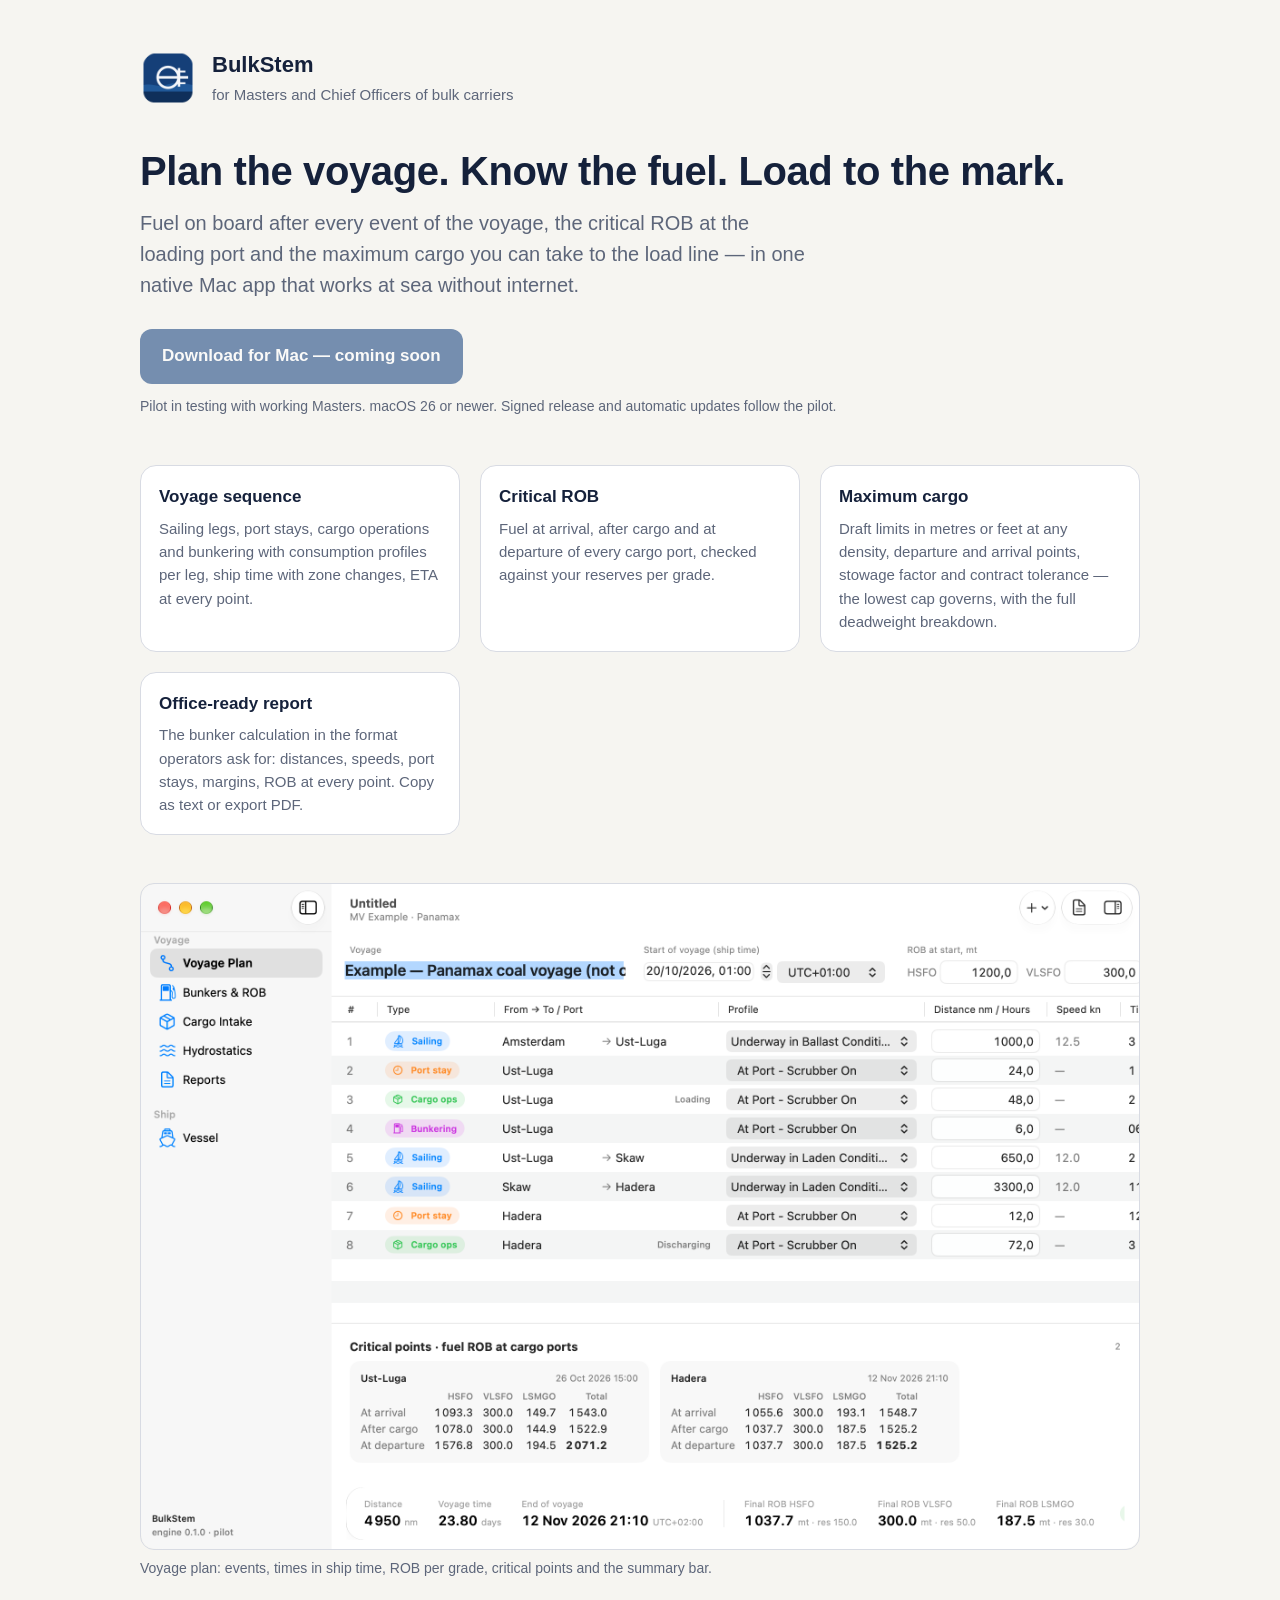
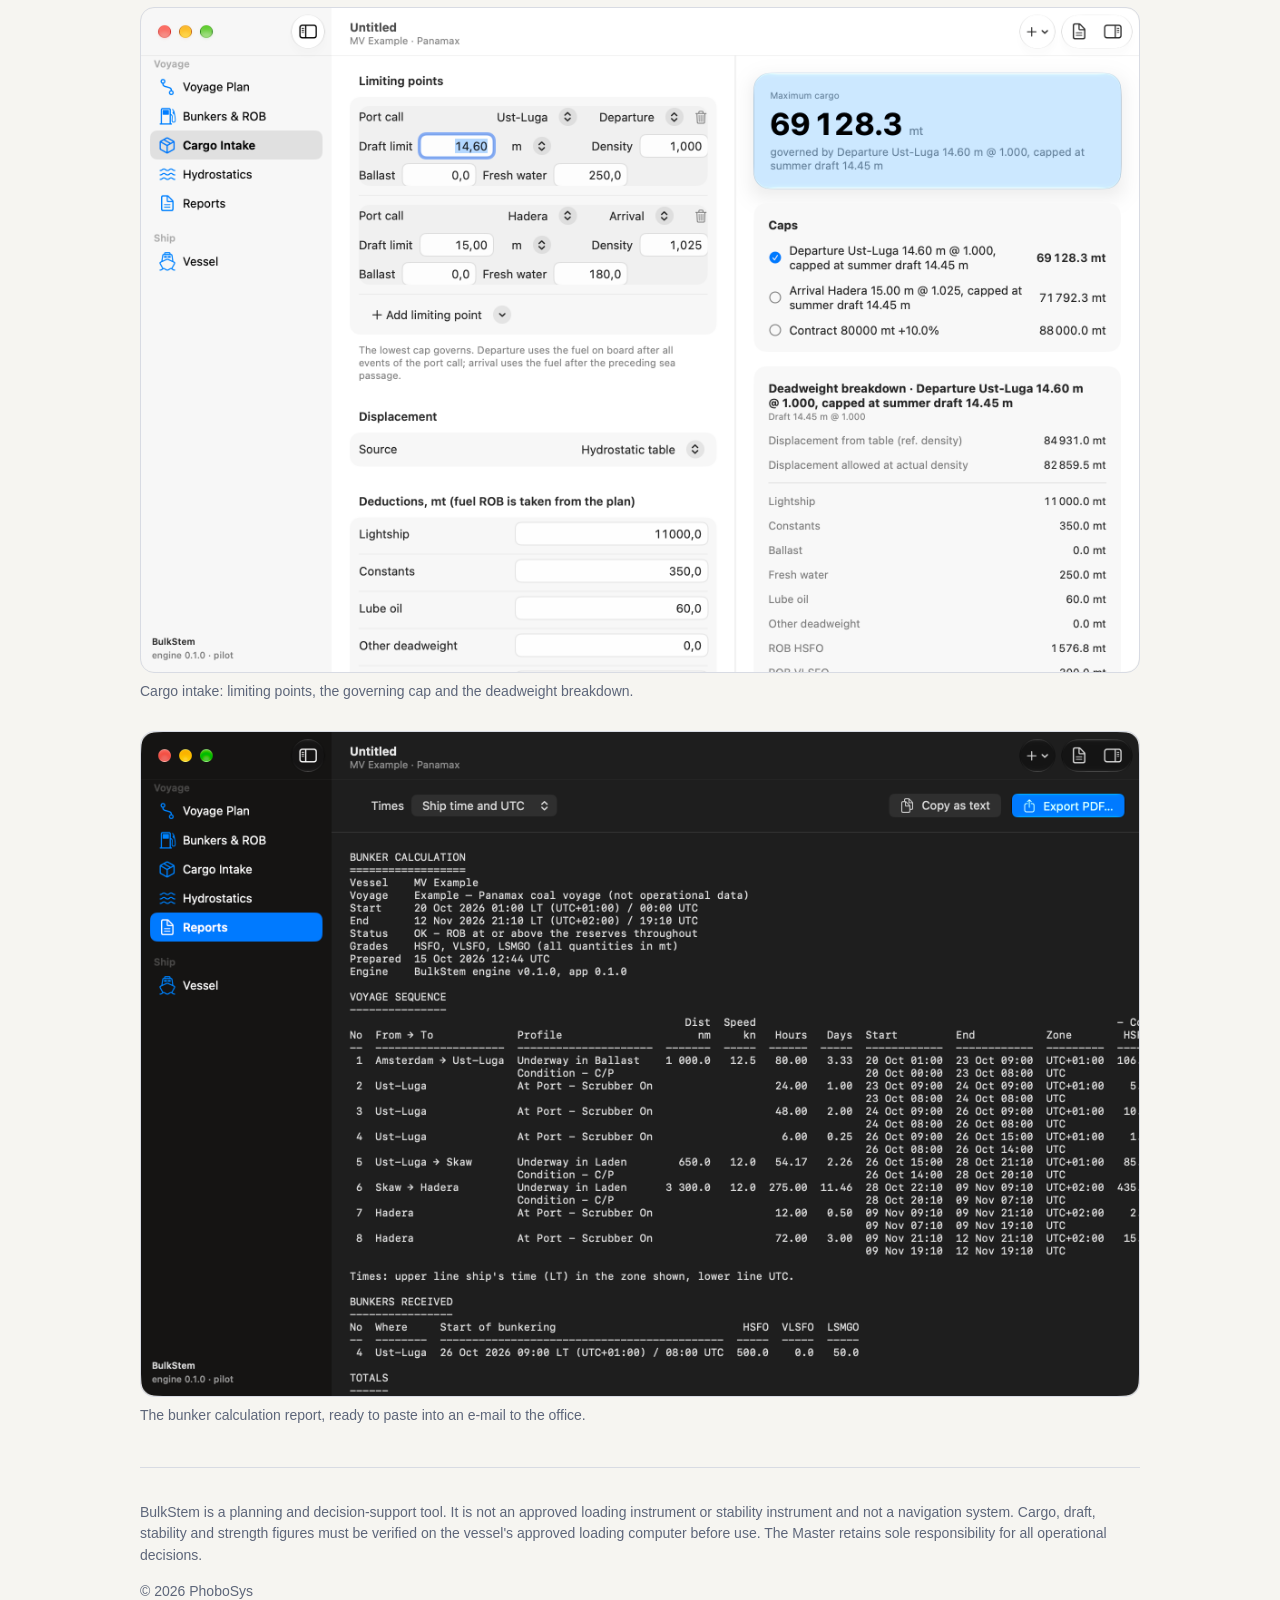
==== index.html @ ae45b204 "site: first download page, update feed placeholder, custom domain" ====
<!doctype html>
<html lang="en">
<head>
<meta charset="utf-8">
<meta name="viewport" content="width=device-width,initial-scale=1">
<title>BulkStem — voyage fuel and cargo planning for bulk carriers</title>
<meta name="description" content="BulkStem: fuel ROB after every event, the critical fuel at the loading port and the maximum cargo intake to the load line. Native Mac app for Masters and Chief Officers. Works offline.">
<style>
  :root{--bg:#f6f5f1;--fg:#15213b;--muted:#5d667a;--line:#d8dbe3;--card:#fff;--accent:#0d3b7a}
  @media (prefers-color-scheme:dark){:root{--bg:#0f1522;--fg:#e7ebf4;--muted:#9ba6bb;--line:#2a3447;--card:#161e2f;--accent:#7fb0ff}}
  *{box-sizing:border-box}
  body{margin:0;background:var(--bg);color:var(--fg);font:17px/1.55 -apple-system,"SF Pro Text","Segoe UI",Helvetica,Arial,sans-serif}
  main{max-width:1040px;margin:0 auto;padding:48px 20px 80px}
  header{display:flex;align-items:center;gap:16px;margin-bottom:40px}
  header img{width:56px;height:56px;border-radius:14px}
  header strong{font-size:22px}
  header span{color:var(--muted);font-size:15px}
  h1{font-size:40px;line-height:1.15;margin:0 0 14px;letter-spacing:-.01em}
  .lead{font-size:20px;color:var(--muted);max-width:60ch;margin:0 0 28px}
  .cta{display:inline-block;background:var(--accent);color:#fff;text-decoration:none;font-weight:600;padding:14px 22px;border-radius:12px}
  .cta[aria-disabled="true"]{opacity:.55;pointer-events:none}
  .req{color:var(--muted);font-size:14px;margin:12px 0 48px}
  .grid{display:grid;grid-template-columns:repeat(auto-fit,minmax(280px,1fr));gap:20px;margin:0 0 48px}
  .card{background:var(--card);border:1px solid var(--line);border-radius:16px;padding:18px}
  .card h3{margin:0 0 6px;font-size:17px}
  .card p{margin:0;color:var(--muted);font-size:15px}
  figure{margin:0 0 28px}
  figure img{width:100%;height:auto;border:1px solid var(--line);border-radius:14px;display:block}
  figcaption{color:var(--muted);font-size:14px;margin-top:8px}
  footer{color:var(--muted);font-size:14px;border-top:1px solid var(--line);padding-top:20px;margin-top:40px}
  @media (max-width:600px){h1{font-size:30px}.lead{font-size:17px}}
</style>
</head>
<body>
<main>
  <header><img src="img/icon.png" alt=""><div><strong>BulkStem</strong><br><span>for Masters and Chief Officers of bulk carriers</span></div></header>

  <h1>Plan the voyage. Know the fuel. Load to the mark.</h1>
  <p class="lead">Fuel on board after every event of the voyage, the critical ROB at the loading port and the maximum cargo you can take to the load line — in one native Mac app that works at sea without internet.</p>
  <a class="cta" href="#download" aria-disabled="true">Download for Mac — coming soon</a>
  <p class="req">Pilot in testing with working Masters. macOS 26 or newer. Signed release and automatic updates follow the pilot.</p>

  <section class="grid">
    <div class="card"><h3>Voyage sequence</h3><p>Sailing legs, port stays, cargo operations and bunkering with consumption profiles per leg, ship time with zone changes, ETA at every point.</p></div>
    <div class="card"><h3>Critical ROB</h3><p>Fuel at arrival, after cargo and at departure of every cargo port, checked against your reserves per grade.</p></div>
    <div class="card"><h3>Maximum cargo</h3><p>Draft limits in metres or feet at any density, departure and arrival points, stowage factor and contract tolerance — the lowest cap governs, with the full deadweight breakdown.</p></div>
    <div class="card"><h3>Office-ready report</h3><p>The bunker calculation in the format operators ask for: distances, speeds, port stays, margins, ROB at every point. Copy as text or export PDF.</p></div>
  </section>

  <figure><img src="img/plan.png" alt="BulkStem voyage plan"><figcaption>Voyage plan: events, times in ship time, ROB per grade, critical points and the summary bar.</figcaption></figure>
  <figure><img src="img/cargo.png" alt="BulkStem cargo intake"><figcaption>Cargo intake: limiting points, the governing cap and the deadweight breakdown.</figcaption></figure>
  <figure><img src="img/reports.png" alt="BulkStem bunker calculation report"><figcaption>The bunker calculation report, ready to paste into an e-mail to the office.</figcaption></figure>

  <footer>
    <p>BulkStem is a planning and decision-support tool. It is not an approved loading instrument or stability instrument and not a navigation system. Cargo, draft, stability and strength figures must be verified on the vessel's approved loading computer before use. The Master retains sole responsibility for all operational decisions.</p>
    <p>© 2026 PhoboSys</p>
  </footer>
</main>
</body>
</html>
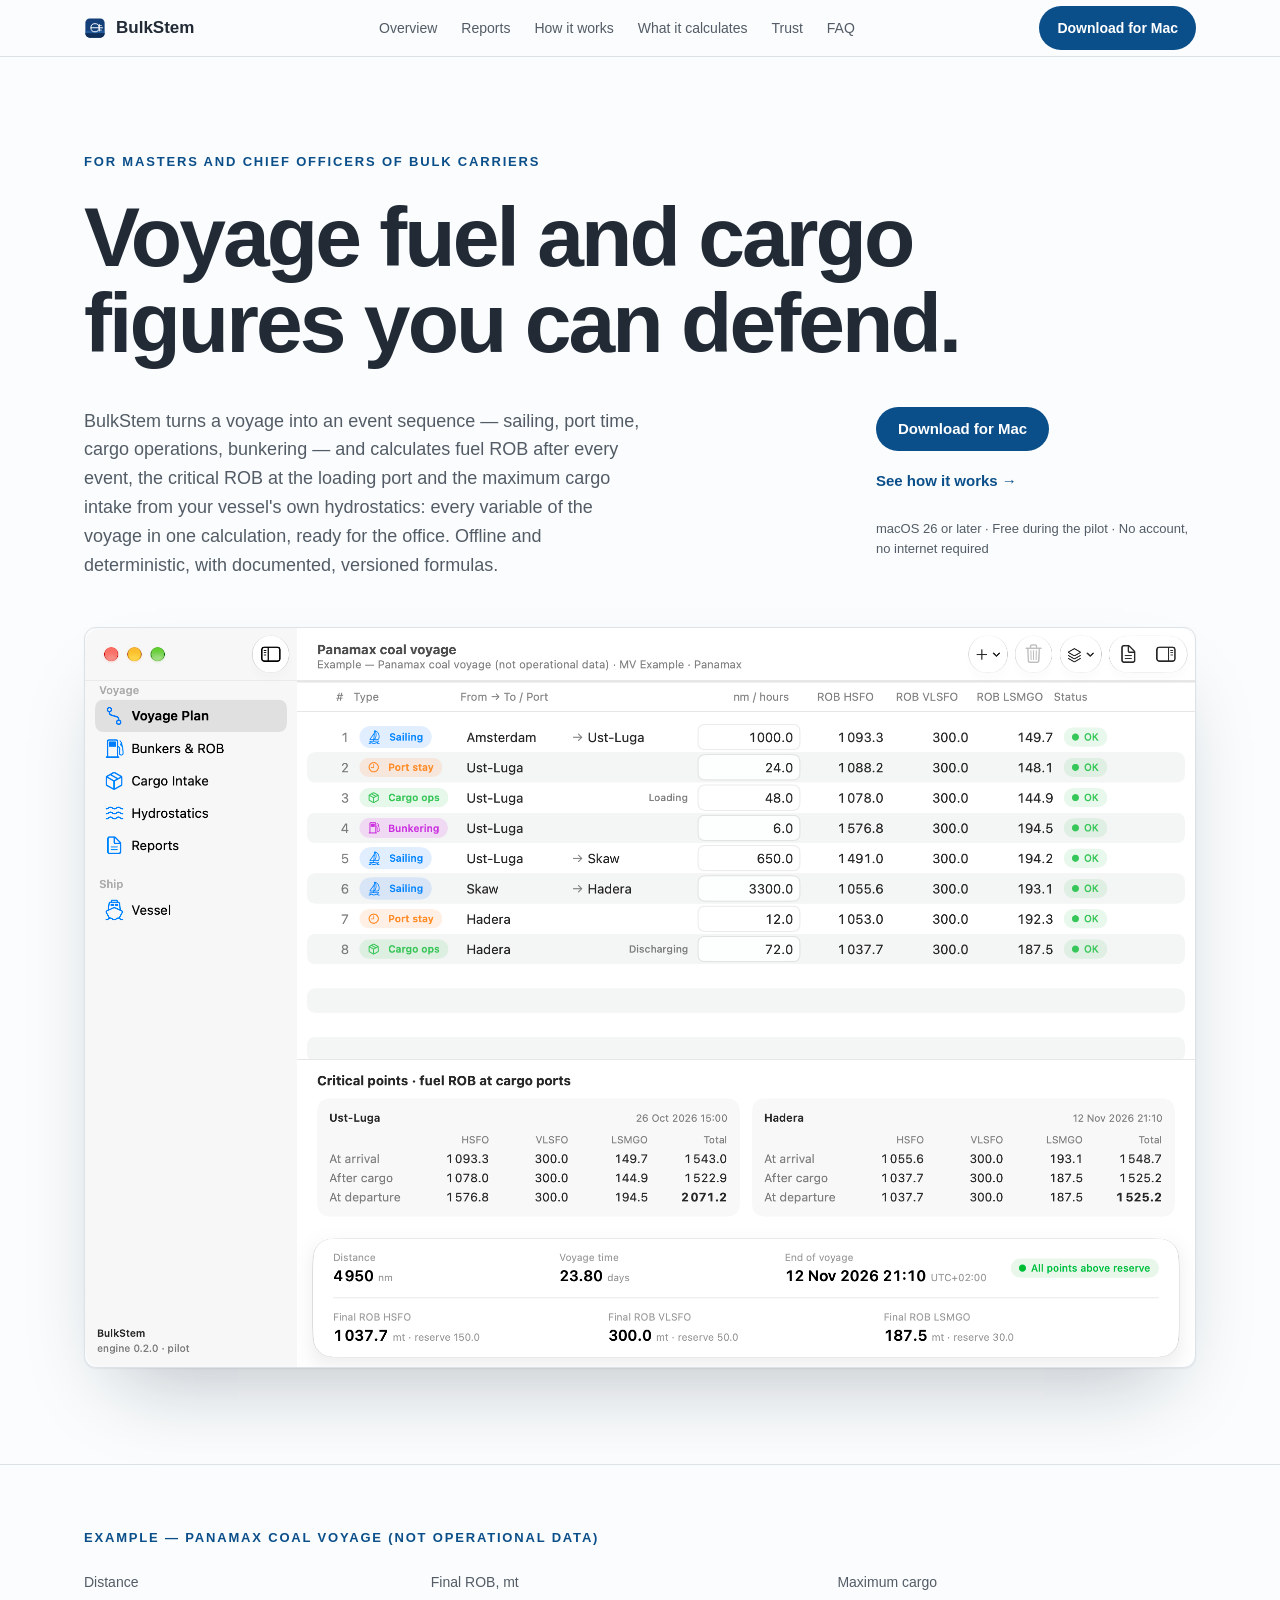
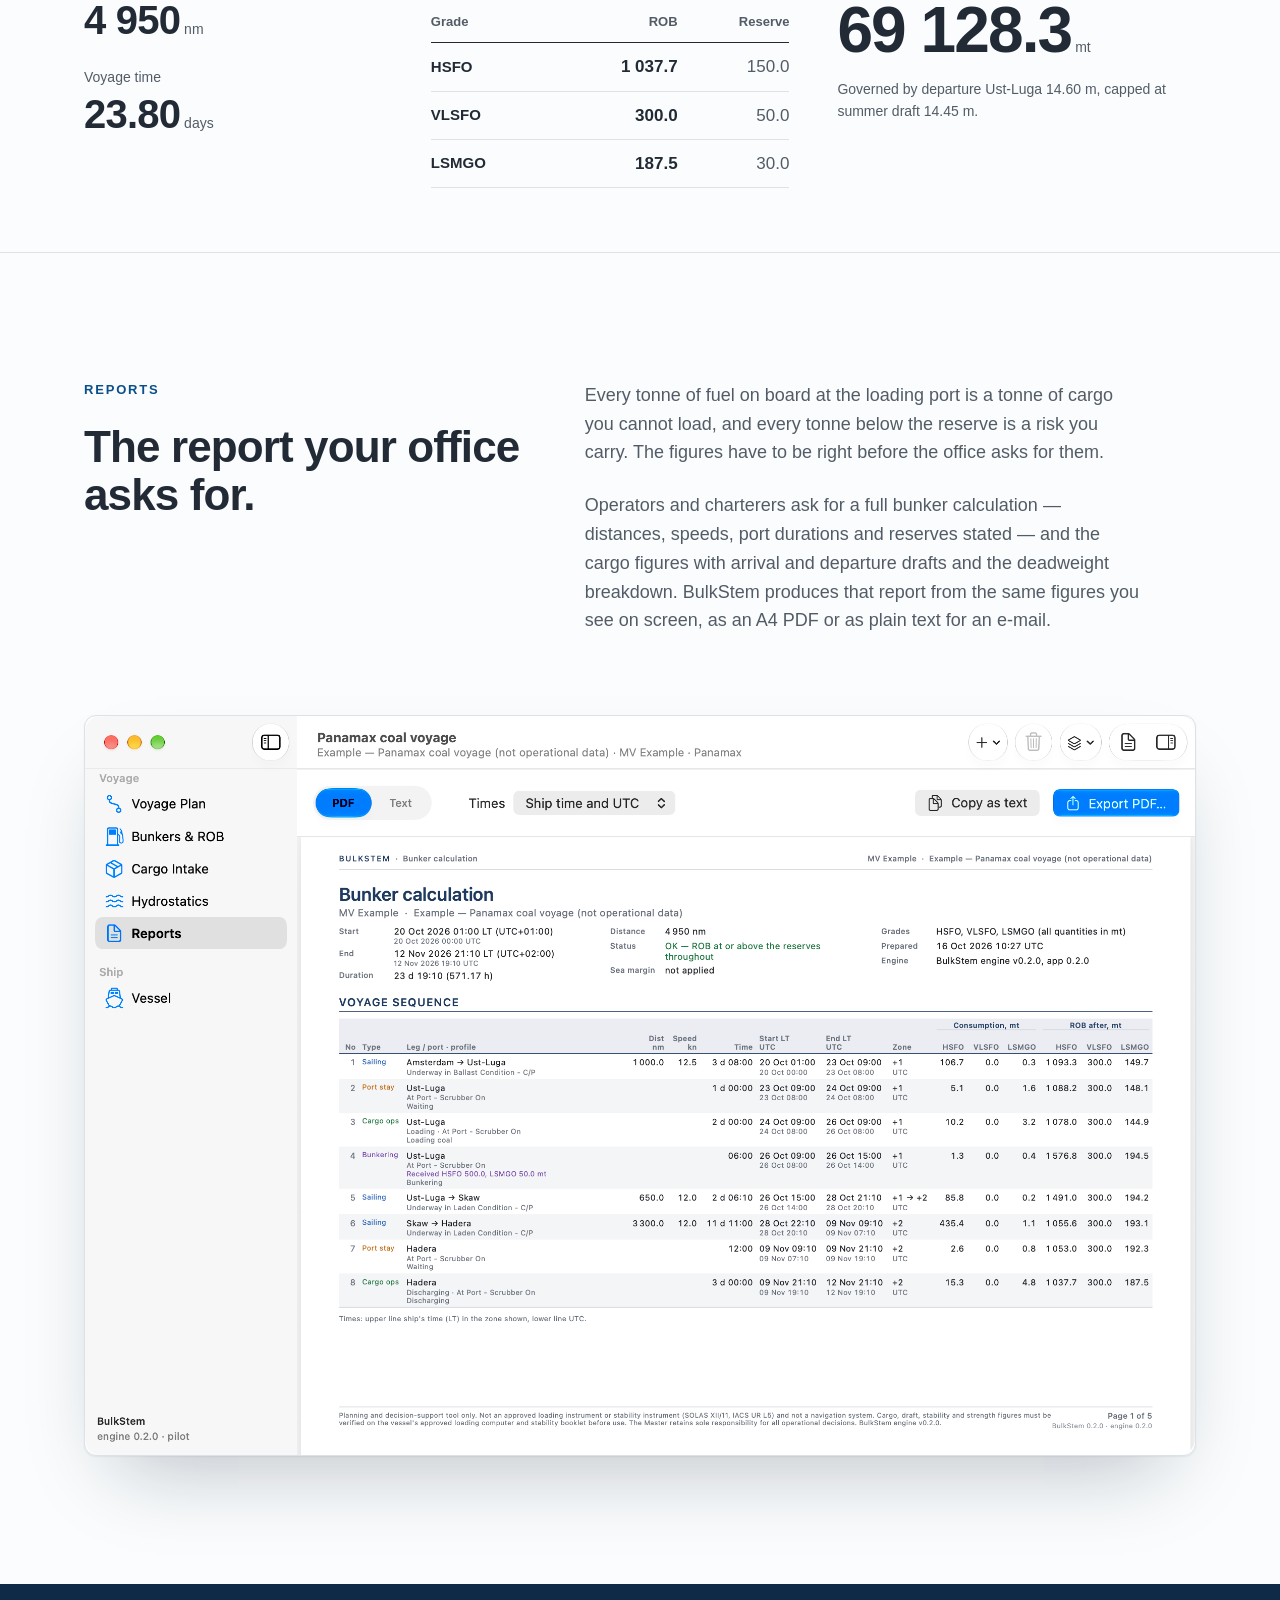
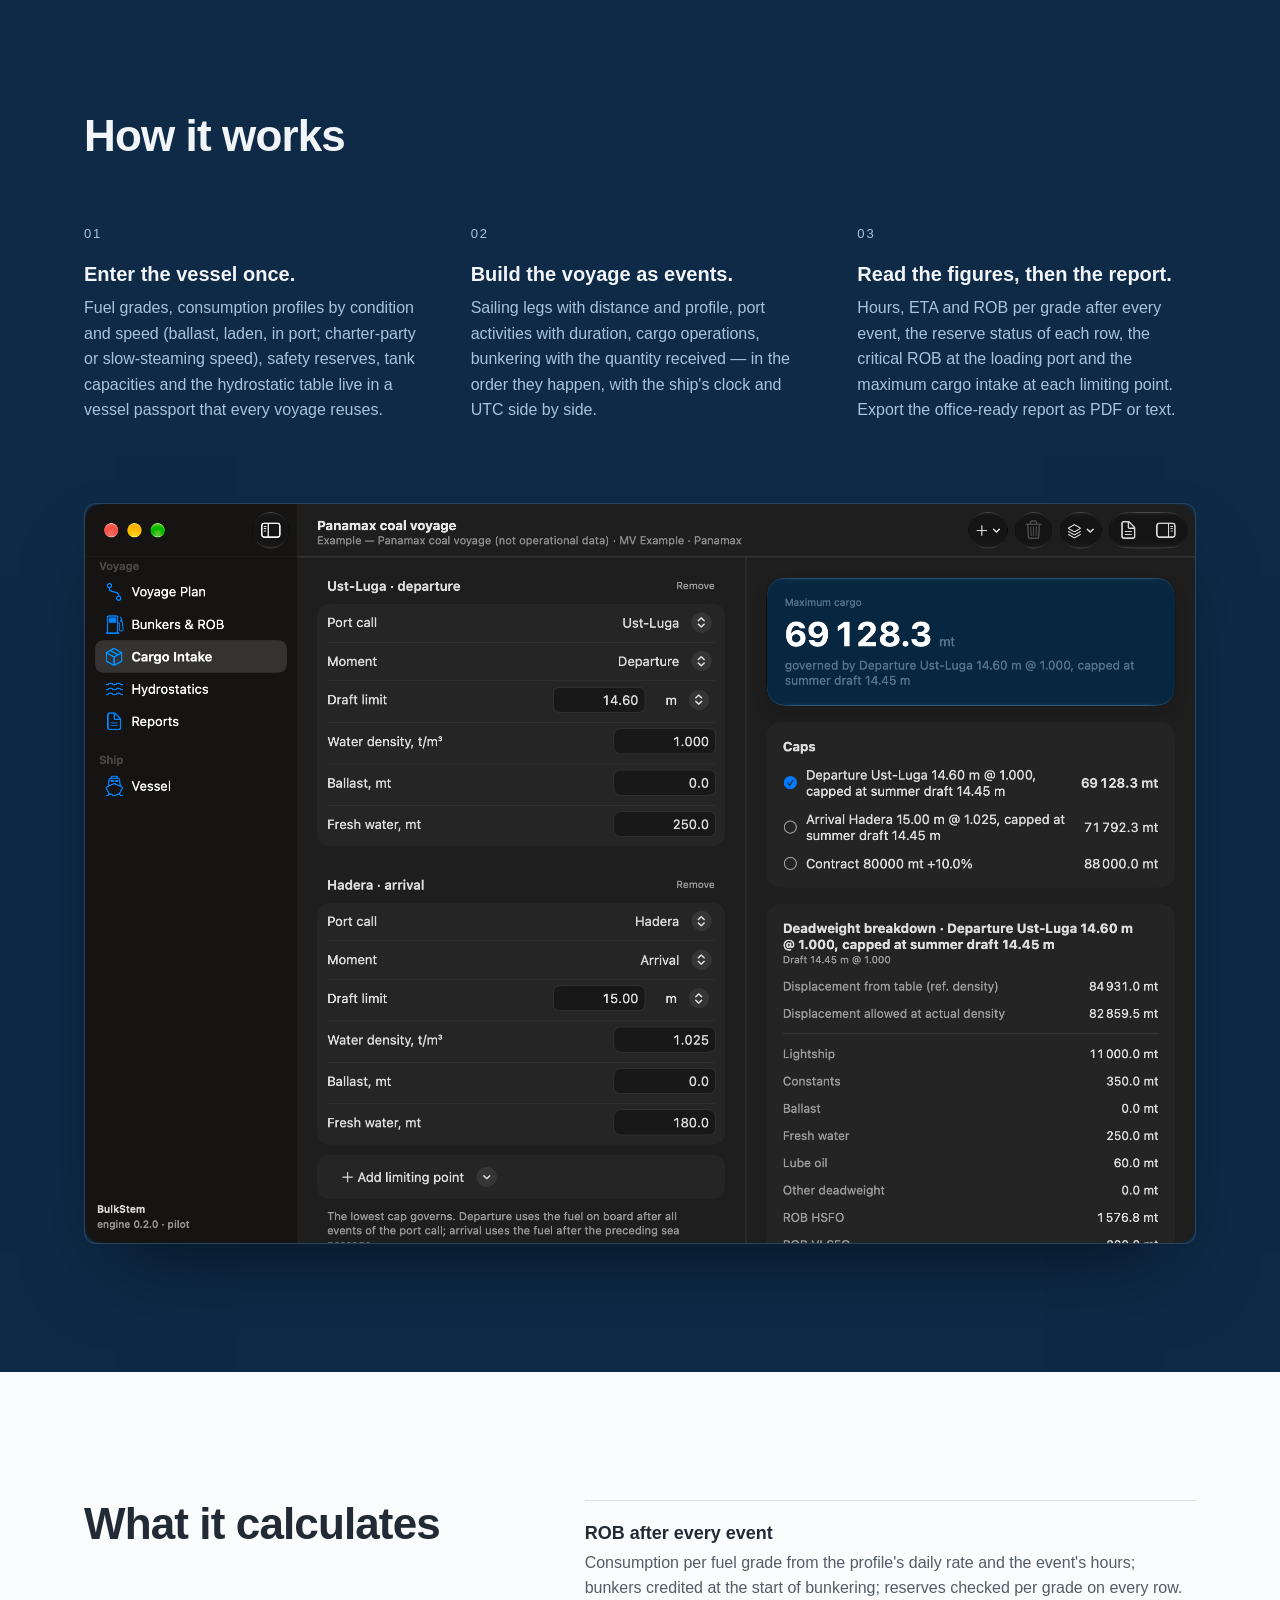
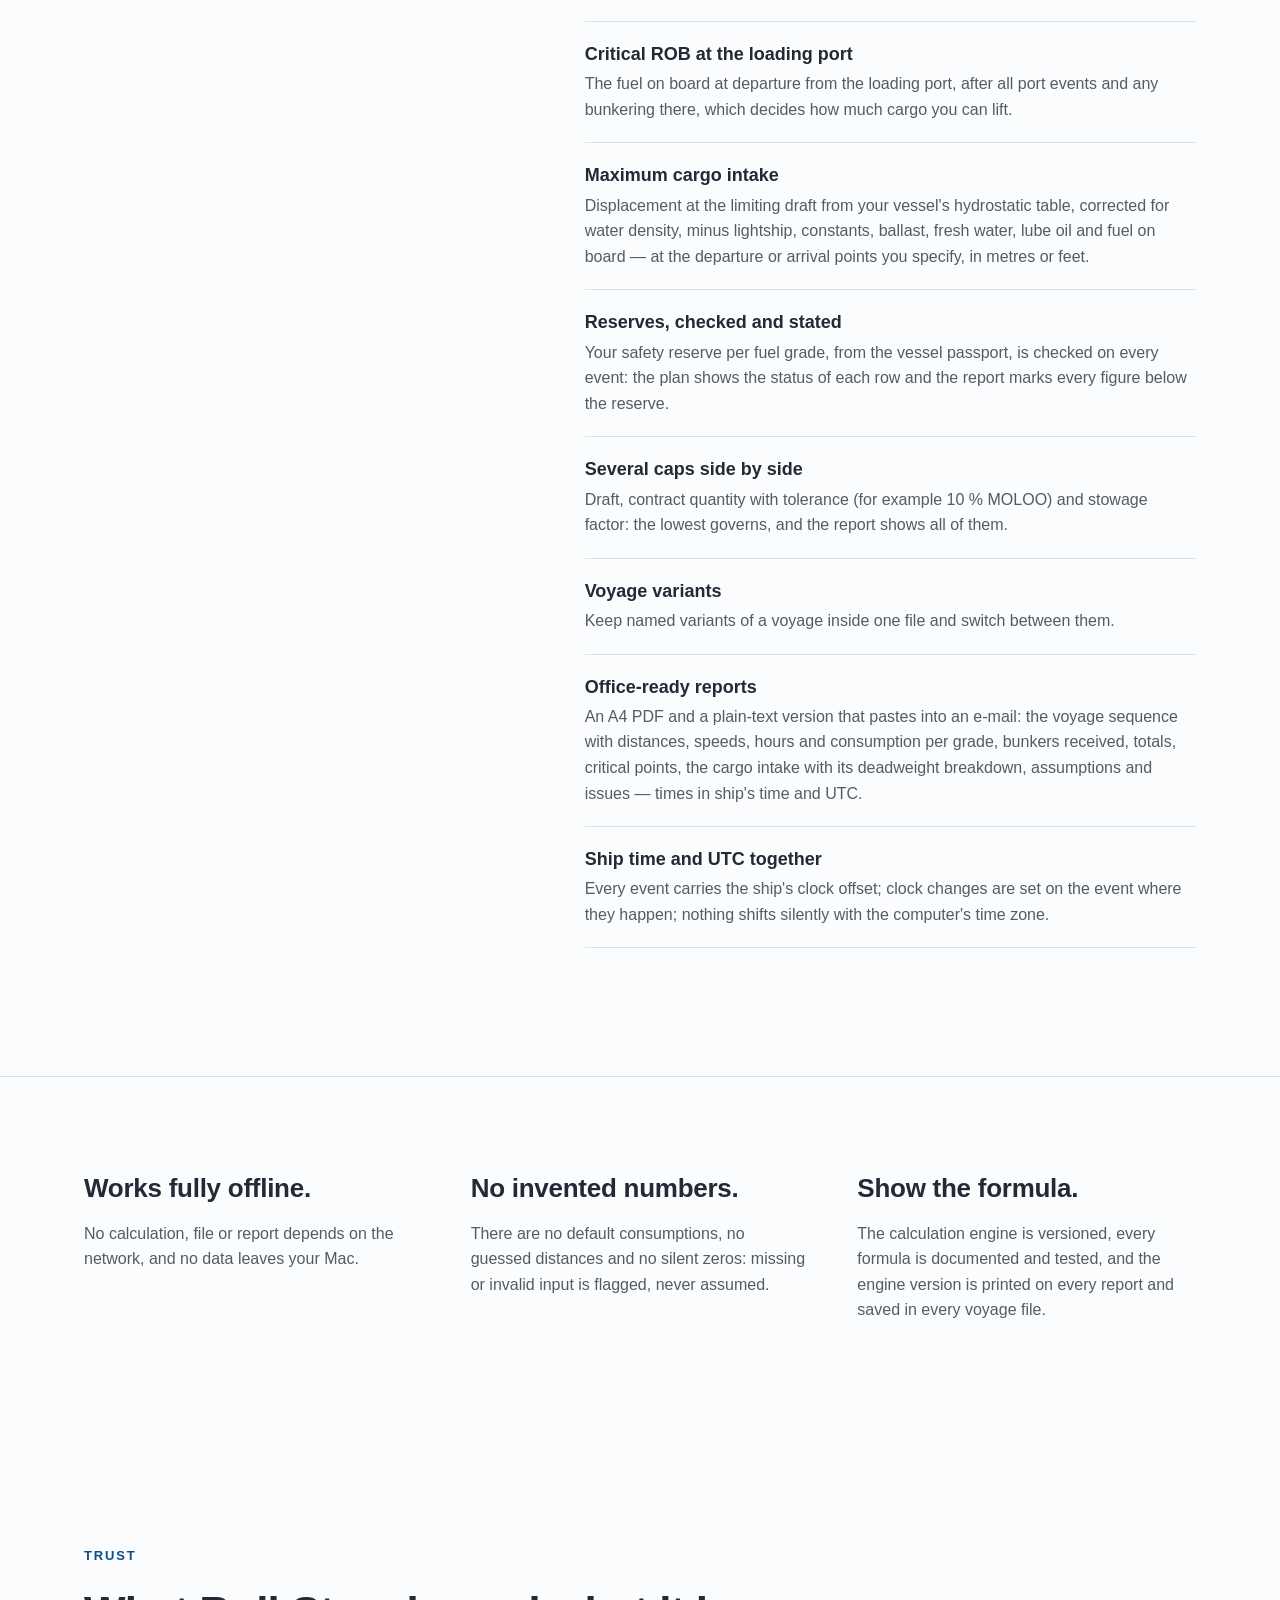
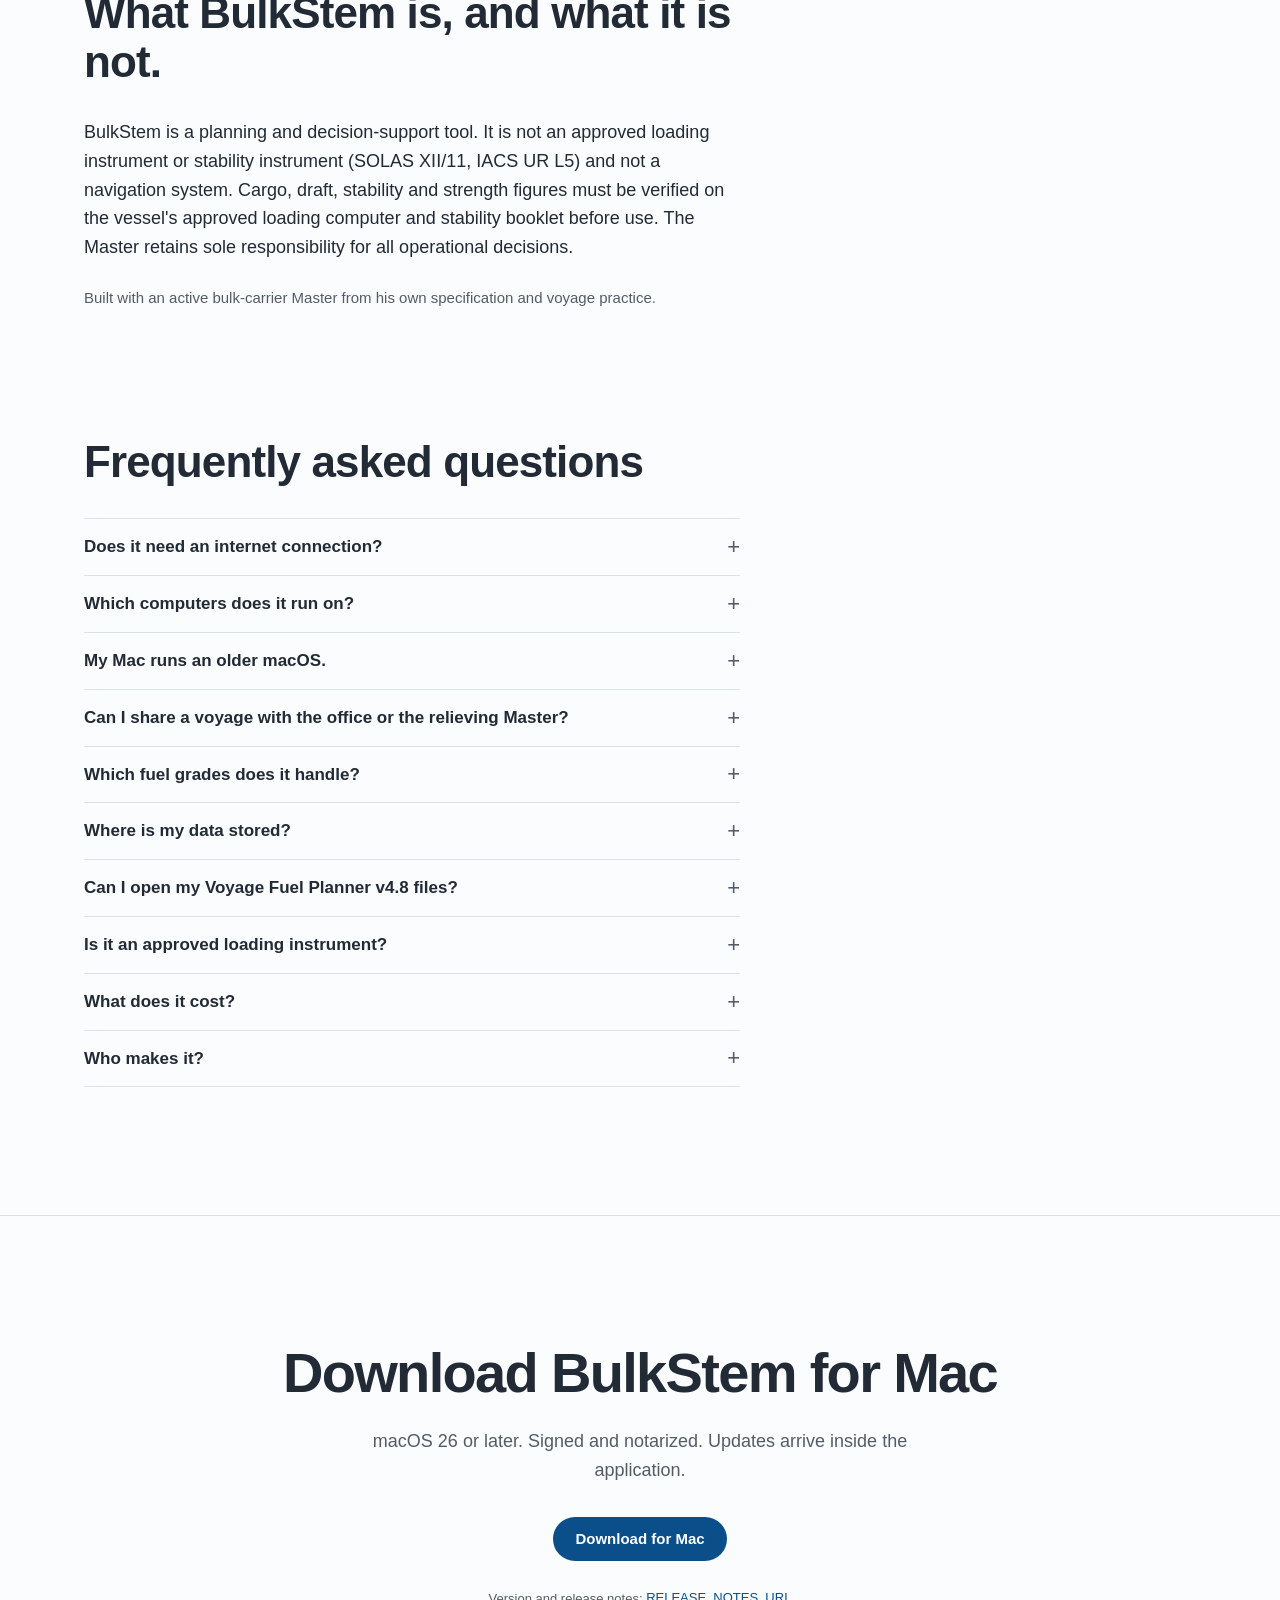
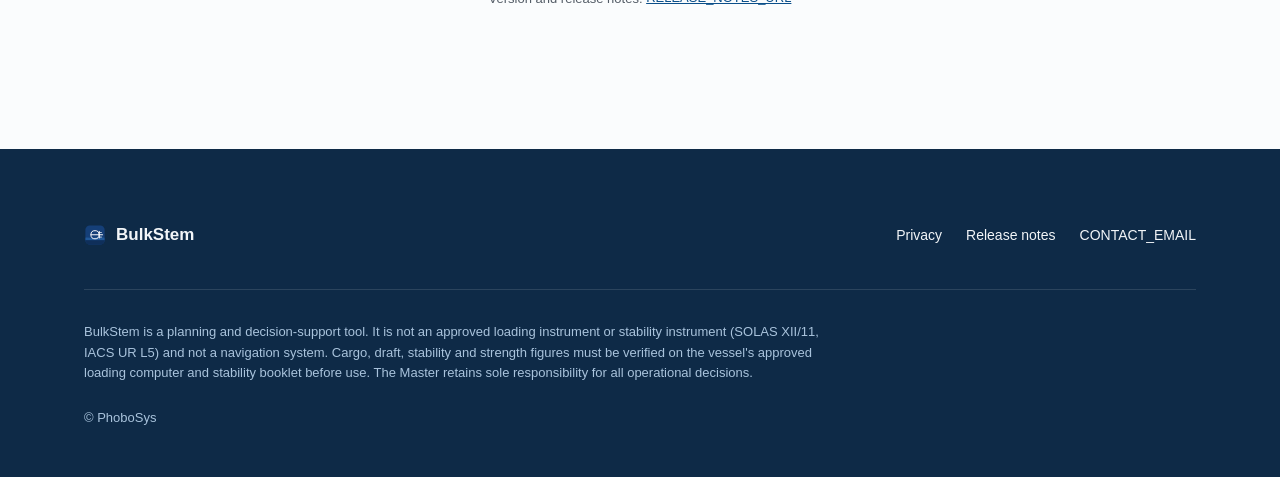
==== commit 8158e579: "feat(site): landing page from brief v1.2 and design /v2 Static landing (index.html) and privacy page" ====
--- a/index.html
+++ b/index.html
@@ -2,59 +2,272 @@
 <html lang="en">
 <head>
 <meta charset="utf-8">
-<meta name="viewport" content="width=device-width,initial-scale=1">
-<title>BulkStem — voyage fuel and cargo planning for bulk carriers</title>
-<meta name="description" content="BulkStem: fuel ROB after every event, the critical fuel at the loading port and the maximum cargo intake to the load line. Native Mac app for Masters and Chief Officers. Works offline.">
-<style>
-  :root{--bg:#f6f5f1;--fg:#15213b;--muted:#5d667a;--line:#d8dbe3;--card:#fff;--accent:#0d3b7a}
-  @media (prefers-color-scheme:dark){:root{--bg:#0f1522;--fg:#e7ebf4;--muted:#9ba6bb;--line:#2a3447;--card:#161e2f;--accent:#7fb0ff}}
-  *{box-sizing:border-box}
-  body{margin:0;background:var(--bg);color:var(--fg);font:17px/1.55 -apple-system,"SF Pro Text","Segoe UI",Helvetica,Arial,sans-serif}
-  main{max-width:1040px;margin:0 auto;padding:48px 20px 80px}
-  header{display:flex;align-items:center;gap:16px;margin-bottom:40px}
-  header img{width:56px;height:56px;border-radius:14px}
-  header strong{font-size:22px}
-  header span{color:var(--muted);font-size:15px}
-  h1{font-size:40px;line-height:1.15;margin:0 0 14px;letter-spacing:-.01em}
-  .lead{font-size:20px;color:var(--muted);max-width:60ch;margin:0 0 28px}
-  .cta{display:inline-block;background:var(--accent);color:#fff;text-decoration:none;font-weight:600;padding:14px 22px;border-radius:12px}
-  .cta[aria-disabled="true"]{opacity:.55;pointer-events:none}
-  .req{color:var(--muted);font-size:14px;margin:12px 0 48px}
-  .grid{display:grid;grid-template-columns:repeat(auto-fit,minmax(280px,1fr));gap:20px;margin:0 0 48px}
-  .card{background:var(--card);border:1px solid var(--line);border-radius:16px;padding:18px}
-  .card h3{margin:0 0 6px;font-size:17px}
-  .card p{margin:0;color:var(--muted);font-size:15px}
-  figure{margin:0 0 28px}
-  figure img{width:100%;height:auto;border:1px solid var(--line);border-radius:14px;display:block}
-  figcaption{color:var(--muted);font-size:14px;margin-top:8px}
-  footer{color:var(--muted);font-size:14px;border-top:1px solid var(--line);padding-top:20px;margin-top:40px}
-  @media (max-width:600px){h1{font-size:30px}.lead{font-size:17px}}
-</style>
+<meta name="viewport" content="width=device-width, initial-scale=1">
+<title>BulkStem — voyage fuel and cargo planning for bulk-carrier officers</title>
+<meta name="description" content="BulkStem turns a voyage into an event sequence — sailing, port time, cargo operations, bunkering — and calculates fuel ROB after every event, the critical ROB at the loading port and the maximum cargo intake from your vessel's own hydrostatics: every variable of the voyage in one calculation, ready for the office. Offline and deterministic, with documented, versioned formulas.">
+<link rel="canonical" href="https://bulkstem.com/">
+<link rel="icon" type="image/svg+xml" href="img/icon.svg">
+<meta property="og:type" content="website">
+<meta property="og:title" content="BulkStem — voyage fuel and cargo planning for bulk-carrier officers">
+<meta property="og:description" content="BulkStem turns a voyage into an event sequence — sailing, port time, cargo operations, bunkering — and calculates fuel ROB after every event, the critical ROB at the loading port and the maximum cargo intake from your vessel's own hydrostatics: every variable of the voyage in one calculation, ready for the office. Offline and deterministic, with documented, versioned formulas.">
+<meta property="og:url" content="https://bulkstem.com/">
+<meta property="og:image" content="https://bulkstem.com/img/screenshot-plan.png">
+<meta property="og:image:width" content="2200">
+<meta property="og:image:height" content="1464">
+<meta name="twitter:card" content="summary_large_image">
+<meta name="twitter:title" content="BulkStem — voyage fuel and cargo planning for bulk-carrier officers">
+<meta name="twitter:description" content="BulkStem turns a voyage into an event sequence — sailing, port time, cargo operations, bunkering — and calculates fuel ROB after every event, the critical ROB at the loading port and the maximum cargo intake from your vessel's own hydrostatics: every variable of the voyage in one calculation, ready for the office. Offline and deterministic, with documented, versioned formulas.">
+<meta name="twitter:image" content="https://bulkstem.com/img/screenshot-plan.png">
+<link rel="stylesheet" href="assets/site.css">
+<script>document.documentElement.classList.add("js")</script>
+<script src="assets/site.js" defer></script>
 </head>
 <body>
-<main>
-  <header><img src="img/icon.png" alt=""><div><strong>BulkStem</strong><br><span>for Masters and Chief Officers of bulk carriers</span></div></header>
-
-  <h1>Plan the voyage. Know the fuel. Load to the mark.</h1>
-  <p class="lead">Fuel on board after every event of the voyage, the critical ROB at the loading port and the maximum cargo you can take to the load line — in one native Mac app that works at sea without internet.</p>
-  <a class="cta" href="#download" aria-disabled="true">Download for Mac — coming soon</a>
-  <p class="req">Pilot in testing with working Masters. macOS 26 or newer. Signed release and automatic updates follow the pilot.</p>
-
-  <section class="grid">
-    <div class="card"><h3>Voyage sequence</h3><p>Sailing legs, port stays, cargo operations and bunkering with consumption profiles per leg, ship time with zone changes, ETA at every point.</p></div>
-    <div class="card"><h3>Critical ROB</h3><p>Fuel at arrival, after cargo and at departure of every cargo port, checked against your reserves per grade.</p></div>
-    <div class="card"><h3>Maximum cargo</h3><p>Draft limits in metres or feet at any density, departure and arrival points, stowage factor and contract tolerance — the lowest cap governs, with the full deadweight breakdown.</p></div>
-    <div class="card"><h3>Office-ready report</h3><p>The bunker calculation in the format operators ask for: distances, speeds, port stays, margins, ROB at every point. Copy as text or export PDF.</p></div>
-  </section>
-
-  <figure><img src="img/plan.png" alt="BulkStem voyage plan"><figcaption>Voyage plan: events, times in ship time, ROB per grade, critical points and the summary bar.</figcaption></figure>
-  <figure><img src="img/cargo.png" alt="BulkStem cargo intake"><figcaption>Cargo intake: limiting points, the governing cap and the deadweight breakdown.</figcaption></figure>
-  <figure><img src="img/reports.png" alt="BulkStem bunker calculation report"><figcaption>The bunker calculation report, ready to paste into an e-mail to the office.</figcaption></figure>
-
-  <footer>
-    <p>BulkStem is a planning and decision-support tool. It is not an approved loading instrument or stability instrument and not a navigation system. Cargo, draft, stability and strength figures must be verified on the vessel's approved loading computer before use. The Master retains sole responsibility for all operational decisions.</p>
-    <p>© 2026 PhoboSys</p>
-  </footer>
+<!-- Constants replaced by the release pipeline: DOWNLOAD_URL, RELEASE_NOTES_URL, CONTACT_EMAIL — see README.md -->
+<a class="skip-link" href="#main">Skip to content</a>
+
+<header class="site-header">
+  <div class="container">
+    <a class="brand" href="#overview"><img src="img/icon.svg" alt="" width="22" height="22">BulkStem</a>
+    <nav class="site-nav" aria-label="Sections">
+      <ul>
+        <li><a href="#overview">Overview</a></li>
+        <li><a href="#reports">Reports</a></li>
+        <li><a href="#how">How it works</a></li>
+        <li><a href="#calculates">What it calculates</a></li>
+        <li><a href="#trust">Trust</a></li>
+        <li><a href="#faq">FAQ</a></li>
+      </ul>
+    </nav>
+    <a class="button" href="DOWNLOAD_URL">Download for Mac</a>
+  </div>
+</header>
+
+<main id="main">
+
+  <section class="hero" id="overview" aria-labelledby="hero-title">
+    <div class="container">
+      <p class="kicker">For Masters and Chief Officers of bulk carriers</p>
+      <h1 id="hero-title">Voyage fuel and cargo figures you can defend.</h1>
+      <div class="hero-row">
+        <p class="lead">BulkStem turns a voyage into an event sequence — sailing, port time, cargo operations, bunkering — and calculates fuel ROB after every event, the critical ROB at the loading port and the maximum cargo intake from your vessel's own hydrostatics: every variable of the voyage in one calculation, ready for the office. Offline and deterministic, with documented, versioned formulas.</p>
+        <div class="hero-actions">
+          <a class="button" href="DOWNLOAD_URL">Download for Mac</a>
+          <a class="text-link" href="#how">See how it works →</a>
+          <p class="small">macOS 26 or later · Free during the pilot · No account, no internet required</p>
+        </div>
+      </div>
+      <figure class="window-frame">
+        <img src="img/screenshot-plan.png" width="2200" height="1464" fetchpriority="high" alt="BulkStem voyage plan window: the event sequence with ROB per fuel grade after each event and the critical points at the cargo ports">
+      </figure>
+    </div>
+  </section>
+
+  <section class="figures" aria-labelledby="figures-title">
+    <div class="container reveal">
+      <h2 class="kicker" id="figures-title">Example — Panamax coal voyage (not operational data)</h2>
+      <div class="figures-grid">
+        <div class="figure-pair">
+          <p><span class="figure-label">Distance</span><span class="figure-value">4&nbsp;950<span class="unit">nm</span></span></p>
+          <p><span class="figure-label">Voyage time</span><span class="figure-value">23.80<span class="unit">days</span></span></p>
+        </div>
+        <table class="rob-table">
+          <caption>Final ROB, mt</caption>
+          <thead>
+            <tr><th scope="col">Grade</th><th scope="col">ROB</th><th scope="col">Reserve</th></tr>
+          </thead>
+          <tbody>
+            <tr><th scope="row">HSFO</th><td>1&nbsp;037.7</td><td class="reserve">150.0</td></tr>
+            <tr><th scope="row">VLSFO</th><td>300.0</td><td class="reserve">50.0</td></tr>
+            <tr><th scope="row">LSMGO</th><td>187.5</td><td class="reserve">30.0</td></tr>
+          </tbody>
+        </table>
+        <div>
+          <p><span class="figure-label">Maximum cargo</span><span class="figure-value figure-value--xl">69&nbsp;128.3<span class="unit">mt</span></span></p>
+          <p class="figure-note">Governed by departure Ust-Luga 14.60 m, capped at summer draft 14.45 m.</p>
+        </div>
+      </div>
+    </div>
+  </section>
+
+  <section class="section" id="reports" aria-labelledby="reports-title">
+    <div class="container">
+      <div class="split reveal">
+        <div>
+          <p class="kicker">Reports</p>
+          <h2 class="section-title" id="reports-title">The report your office asks for.</h2>
+        </div>
+        <div class="split-body">
+          <p class="text-lg">Every tonne of fuel on board at the loading port is a tonne of cargo you cannot load, and every tonne below the reserve is a risk you carry. The figures have to be right before the office asks for them.</p>
+          <p class="text-lg">Operators and charterers ask for a full bunker calculation — distances, speeds, port durations and reserves stated — and the cargo figures with arrival and departure drafts and the deadweight breakdown. BulkStem produces that report from the same figures you see on screen, as an A4 PDF or as plain text for an e-mail.</p>
+        </div>
+      </div>
+      <figure class="window-frame reveal">
+        <img src="img/screenshot-report.png" width="2200" height="1464" loading="lazy" decoding="async" alt="BulkStem A4 PDF report: the bunker calculation with the voyage sequence, bunkers received, totals and critical points">
+      </figure>
+    </div>
+  </section>
+
+  <section class="section navy" id="how" aria-labelledby="how-title">
+    <div class="container">
+      <h2 class="section-title reveal" id="how-title">How it works</h2>
+      <ol class="steps reveal">
+        <li class="step">
+          <span class="step-number" aria-hidden="true">01</span>
+          <h3>Enter the vessel once.</h3>
+          <p>Fuel grades, consumption profiles by condition and speed (ballast, laden, in port; charter-party or slow-steaming speed), safety reserves, tank capacities and the hydrostatic table live in a vessel passport that every voyage reuses.</p>
+        </li>
+        <li class="step">
+          <span class="step-number" aria-hidden="true">02</span>
+          <h3>Build the voyage as events.</h3>
+          <p>Sailing legs with distance and profile, port activities with duration, cargo operations, bunkering with the quantity received — in the order they happen, with the ship's clock and UTC side by side.</p>
+        </li>
+        <li class="step">
+          <span class="step-number" aria-hidden="true">03</span>
+          <h3>Read the figures, then the report.</h3>
+          <p>Hours, ETA and ROB per grade after every event, the reserve status of each row, the critical ROB at the loading port and the maximum cargo intake at each limiting point. Export the office-ready report as PDF or text.</p>
+        </li>
+      </ol>
+      <figure class="window-frame window-frame--dark reveal">
+        <img src="img/screenshot-cargo-dark.png" width="2200" height="1464" loading="lazy" decoding="async" alt="BulkStem cargo intake window: the maximum cargo at the limiting draft with the deadweight breakdown">
+      </figure>
+    </div>
+  </section>
+
+  <section class="section" id="calculates" aria-labelledby="calculates-title">
+    <div class="container split">
+      <h2 class="section-title calc-title" id="calculates-title">What it calculates</h2>
+      <dl class="calc-list reveal">
+        <div class="calc-item">
+          <dt>ROB after every event</dt>
+          <dd>Consumption per fuel grade from the profile's daily rate and the event's hours; bunkers credited at the start of bunkering; reserves checked per grade on every row.</dd>
+        </div>
+        <div class="calc-item">
+          <dt>Critical ROB at the loading port</dt>
+          <dd>The fuel on board at departure from the loading port, after all port events and any bunkering there, which decides how much cargo you can lift.</dd>
+        </div>
+        <div class="calc-item">
+          <dt>Maximum cargo intake</dt>
+          <dd>Displacement at the limiting draft from your vessel's hydrostatic table, corrected for water density, minus lightship, constants, ballast, fresh water, lube oil and fuel on board — at the departure or arrival points you specify, in metres or feet.</dd>
+        </div>
+        <div class="calc-item">
+          <dt>Reserves, checked and stated</dt>
+          <dd>Your safety reserve per fuel grade, from the vessel passport, is checked on every event: the plan shows the status of each row and the report marks every figure below the reserve.</dd>
+        </div>
+        <div class="calc-item">
+          <dt>Several caps side by side</dt>
+          <dd>Draft, contract quantity with tolerance (for example 10 % MOLOO) and stowage factor: the lowest governs, and the report shows all of them.</dd>
+        </div>
+        <div class="calc-item">
+          <dt>Voyage variants</dt>
+          <dd>Keep named variants of a voyage inside one file and switch between them.</dd>
+        </div>
+        <div class="calc-item">
+          <dt>Office-ready reports</dt>
+          <dd>An A4 PDF and a plain-text version that pastes into an e-mail: the voyage sequence with distances, speeds, hours and consumption per grade, bunkers received, totals, critical points, the cargo intake with its deadweight breakdown, assumptions and issues — times in ship's time and UTC.</dd>
+        </div>
+        <div class="calc-item">
+          <dt>Ship time and UTC together</dt>
+          <dd>Every event carries the ship's clock offset; clock changes are set on the event where they happen; nothing shifts silently with the computer's time zone.</dd>
+        </div>
+      </dl>
+    </div>
+  </section>
+
+  <section class="principles" aria-label="Principles">
+    <div class="container principles-grid reveal">
+      <p class="principle"><strong>Works fully offline.</strong> No calculation, file or report depends on the network, and no data leaves your Mac.</p>
+      <p class="principle"><strong>No invented numbers.</strong> There are no default consumptions, no guessed distances and no silent zeros: missing or invalid input is flagged, never assumed.</p>
+      <p class="principle"><strong>Show the formula.</strong> The calculation engine is versioned, every formula is documented and tested, and the engine version is printed on every report and saved in every voyage file.</p>
+    </div>
+  </section>
+
+  <section class="section trust" id="trust" aria-labelledby="trust-title">
+    <div class="container">
+      <div class="narrow reveal">
+        <p class="kicker">Trust</p>
+        <h2 class="section-title" id="trust-title">What BulkStem is, and what it is not.</h2>
+        <p class="text-lg">BulkStem is a planning and decision-support tool. It is not an approved loading instrument or stability instrument (SOLAS XII/11, IACS UR L5) and not a navigation system. Cargo, draft, stability and strength figures must be verified on the vessel's approved loading computer and stability booklet before use. The Master retains sole responsibility for all operational decisions.</p>
+        <p class="trust-sub">Built with an active bulk-carrier Master from his own specification and voyage practice.</p>
+      </div>
+    </div>
+  </section>
+
+  <section class="section faq" id="faq" aria-labelledby="faq-title">
+    <div class="container">
+      <div class="narrow reveal">
+        <h2 class="section-title" id="faq-title">Frequently asked questions</h2>
+        <div class="faq-list">
+          <details>
+            <summary>Does it need an internet connection?<span class="faq-icon" aria-hidden="true">+</span></summary>
+            <p>No. BulkStem works fully offline. The only network use is checking for application updates, which you can trigger yourself.</p>
+          </details>
+          <details>
+            <summary>Which computers does it run on?<span class="faq-icon" aria-hidden="true">+</span></summary>
+            <p>A Mac with macOS 26 or later today. A Windows version is planned next, then iPad and iPhone; a browser version for ship PCs is under evaluation.</p>
+          </details>
+          <details>
+            <summary>My Mac runs an older macOS.<span class="faq-icon" aria-hidden="true">+</span></summary>
+            <p>BulkStem needs macOS 26 or later. Every Mac with Apple silicon (2020 onward) and the last Intel models — the 16-inch MacBook Pro (2019), the four-port 13-inch MacBook Pro (2020), the iMac (2020) and the Mac Pro (2019) — can update to it free of charge. For older computers and for ship PCs, a browser version is planned.</p>
+          </details>
+          <details>
+            <summary>Can I share a voyage with the office or the relieving Master?<span class="faq-icon" aria-hidden="true">+</span></summary>
+            <p>Yes. Send the voyage file — it is self-contained and opens with the same figures on any Mac running BulkStem — or send the PDF or the text report.</p>
+          </details>
+          <details>
+            <summary>Which fuel grades does it handle?<span class="faq-icon" aria-hidden="true">+</span></summary>
+            <p>The grades you define in the vessel passport, typically HFO, VLSFO and LSMGO. Every consumption profile has a daily rate per grade, and every ROB, reserve and critical point is shown per grade.</p>
+          </details>
+          <details>
+            <summary>Where is my data stored?<span class="faq-icon" aria-hidden="true">+</span></summary>
+            <p>In voyage files on your Mac. A voyage file is self-contained — it carries a copy of the vessel data — so it opens with the same figures on any other Mac running BulkStem.</p>
+          </details>
+          <details>
+            <summary>Can I open my Voyage Fuel Planner v4.8 files?<span class="faq-icon" aria-hidden="true">+</span></summary>
+            <p>Yes. Projects and condition files are imported, and BulkStem reports what the old format did not store.</p>
+          </details>
+          <details>
+            <summary>Is it an approved loading instrument?<span class="faq-icon" aria-hidden="true">+</span></summary>
+            <p>No. It is a planning tool: the approved loading computer remains the authority for cargo, draft, stability and strength, and ECDIS for navigation.</p>
+          </details>
+          <details>
+            <summary>What does it cost?<span class="faq-icon" aria-hidden="true">+</span></summary>
+            <p>Free during the pilot.</p>
+          </details>
+          <details>
+            <summary>Who makes it?<span class="faq-icon" aria-hidden="true">+</span></summary>
+            <p>PhoboSys, with the Master who wrote the original specification. Contact: <a href="mailto:CONTACT_EMAIL">CONTACT_EMAIL</a>.</p>
+          </details>
+        </div>
+      </div>
+    </div>
+  </section>
+
+  <section class="section download" id="download" aria-labelledby="download-title">
+    <div class="container reveal">
+      <h2 class="download-title" id="download-title">Download BulkStem for Mac</h2>
+      <p class="lead">macOS 26 or later. Signed and notarized. Updates arrive inside the application.</p>
+      <a class="button" href="DOWNLOAD_URL">Download for Mac</a>
+      <p class="small">Version and release notes: <a href="RELEASE_NOTES_URL">RELEASE_NOTES_URL</a></p>
+    </div>
+  </section>
+
 </main>
+
+<footer class="site-footer">
+  <div class="container">
+    <div class="footer-row">
+      <a class="brand" href="#overview"><img src="img/icon.svg" alt="" width="22" height="22">BulkStem</a>
+      <ul class="footer-links">
+        <li><a href="privacy.html">Privacy</a></li>
+        <li><a href="RELEASE_NOTES_URL">Release notes</a></li>
+        <li><a href="mailto:CONTACT_EMAIL">CONTACT_EMAIL</a></li>
+      </ul>
+    </div>
+    <hr class="footer-rule">
+    <p class="disclaimer">BulkStem is a planning and decision-support tool. It is not an approved loading instrument or stability instrument (SOLAS XII/11, IACS UR L5) and not a navigation system. Cargo, draft, stability and strength figures must be verified on the vessel's approved loading computer and stability booklet before use. The Master retains sole responsibility for all operational decisions.</p>
+    <p class="copyright">© PhoboSys</p>
+  </div>
+</footer>
 </body>
 </html>
--- a/assets/site.css
+++ b/assets/site.css
@@ -0,0 +1,395 @@
+/* bulkstem.com — hand-written stylesheet. Light theme always (D-043); design /v2 (D-041). */
+
+@font-face {
+  font-family: "Inter Tight";
+  src: url("fonts/inter-tight-latin-wght-normal.woff2") format("woff2");
+  font-weight: 100 900;
+  font-style: normal;
+  font-display: swap;
+}
+
+:root {
+  --bg: #FAFCFD;
+  --ink: #212A35;
+  --muted: #535C66;
+  --rule: #DDE2E6;
+  --accent: #0B4F8A;
+  --accent-ink: #FFFFFF;
+  --navy: #0E2A47;
+  --navy-ink: #F2F5F8;
+  --navy-muted: #A9C3DC;
+  --navy-rule: rgba(255, 255, 255, .12);
+  --radius: 12px;
+  --container: 1160px;
+  --gutter: 24px;
+  --s1: 8px; --s2: 16px; --s3: 24px; --s4: 32px; --s5: 40px; --s6: 48px;
+  --s8: 64px; --s10: 80px; --s12: 96px; --s16: 128px;
+  --font-body: -apple-system, "SF Pro", "Segoe UI", Roboto, sans-serif;
+  --font-display: "Inter Tight", -apple-system, "SF Pro", "Segoe UI", Roboto, sans-serif;
+  color-scheme: light;
+}
+
+*, *::before, *::after { box-sizing: border-box; }
+
+html {
+  -webkit-text-size-adjust: 100%;
+  text-size-adjust: 100%;
+  scroll-behavior: smooth;
+  scroll-padding-top: 72px;
+}
+
+body {
+  margin: 0;
+  background: var(--bg);
+  color: var(--ink);
+  font: 16px/1.6 var(--font-body);
+  font-variant-numeric: tabular-nums;
+  -webkit-font-smoothing: antialiased;
+}
+
+img { display: block; max-width: 100%; height: auto; }
+
+a { color: var(--accent); }
+
+h1, h2, h3 { margin: 0; font-family: var(--font-display); font-weight: 600; color: inherit; }
+p, dl, dd, figure { margin: 0; }
+
+:focus-visible { outline: 2px solid var(--accent); outline-offset: 2px; }
+.navy :focus-visible, .site-footer :focus-visible { outline-color: var(--navy-ink); }
+
+.container {
+  width: 100%;
+  max-width: var(--container);
+  margin: 0 auto;
+  padding: 0 var(--gutter);
+}
+
+.skip-link {
+  position: absolute;
+  left: var(--s2);
+  top: -100px;
+  z-index: 100;
+  padding: 12px var(--s2);
+  background: var(--accent);
+  color: var(--accent-ink);
+  border-radius: 8px;
+  text-decoration: none;
+  font-weight: 600;
+}
+.skip-link:focus { top: 8px; }
+
+.visually-hidden {
+  position: absolute !important;
+  width: 1px; height: 1px;
+  padding: 0; margin: -1px;
+  overflow: hidden; clip: rect(0 0 0 0);
+  white-space: nowrap; border: 0;
+}
+
+/* Header */
+.site-header {
+  position: sticky;
+  top: 0;
+  z-index: 50;
+  height: 57px;
+  background: rgba(250, 252, 253, .88);
+  -webkit-backdrop-filter: blur(24px);
+  backdrop-filter: blur(24px);
+  border-bottom: 1px solid var(--rule);
+}
+.site-header .container {
+  height: 100%;
+  display: flex;
+  align-items: center;
+  justify-content: space-between;
+  gap: var(--s3);
+}
+.brand {
+  display: inline-flex;
+  align-items: center;
+  gap: 10px;
+  min-height: 44px;
+  color: var(--ink);
+  text-decoration: none;
+  font-family: var(--font-display);
+  font-weight: 600;
+  font-size: 17px;
+}
+.brand img { width: 22px; height: 22px; }
+.site-nav { display: none; }
+.site-nav ul { display: flex; gap: var(--s3); margin: 0; padding: 0; list-style: none; }
+.site-nav a {
+  display: inline-flex;
+  align-items: center;
+  min-height: 44px;
+  color: var(--muted);
+  font-size: 14px;
+  text-decoration: none;
+}
+.site-nav a:hover { color: var(--ink); }
+@media (min-width: 1100px) { .site-nav { display: block; } }
+
+/* Buttons and links */
+.button {
+  display: inline-flex;
+  align-items: center;
+  justify-content: center;
+  min-height: 44px;
+  padding: 0 22px;
+  border-radius: 999px;
+  background: var(--accent);
+  color: var(--accent-ink);
+  font-weight: 600;
+  font-size: 15px;
+  text-decoration: none;
+  white-space: nowrap;
+}
+.button:hover { background: #093F6F; }
+.site-header .button { padding: 0 18px; font-size: 14px; }
+.text-link {
+  display: inline-flex;
+  align-items: center;
+  min-height: 44px;
+  color: var(--accent);
+  font-weight: 600;
+  font-size: 15px;
+  text-decoration: none;
+}
+.text-link:hover { text-decoration: underline; }
+
+/* Shared type */
+.kicker {
+  margin-bottom: var(--s3);
+  color: var(--accent);
+  font-size: 13px;
+  font-weight: 600;
+  line-height: 1.4;
+  letter-spacing: .14em;
+  text-transform: uppercase;
+}
+.section { padding: var(--s16) 0; }
+.section-title { font-size: 44px; line-height: 1.1; letter-spacing: -.02em; }
+.lead, .text-lg { font-size: 18px; line-height: 1.6; color: var(--muted); max-width: 556px; }
+.small { font-size: 13px; line-height: 1.6; color: var(--muted); }
+
+/* Window frames: the screenshots carry their own macOS title bar; nothing is drawn around them */
+.window-frame {
+  overflow: hidden;
+  border: 1px solid var(--rule);
+  border-radius: var(--radius);
+  background: var(--bg);
+  box-shadow: 0 1px 2px rgba(15, 30, 50, .06), 0 40px 80px -32px rgba(15, 30, 50, .28);
+}
+.window-frame img { width: 100%; }
+.window-frame--dark {
+  border-color: rgba(255, 255, 255, .12);
+  background: var(--navy);
+  box-shadow: 0 40px 80px -32px rgba(0, 0, 0, .55);
+}
+
+/* Hero */
+.hero { padding: var(--s12) 0; }
+.hero h1 {
+  font-size: 84px;
+  line-height: 1.02;
+  letter-spacing: -.035em;
+  max-width: 13em;
+  text-wrap: balance;
+}
+.hero-row { display: grid; gap: var(--s4); margin-top: var(--s5); }
+.hero-row .lead { margin: 0; }
+.hero-actions { display: flex; flex-direction: column; align-items: flex-start; gap: var(--s1); }
+.hero-actions .small { margin-top: var(--s1); max-width: 320px; }
+.hero .window-frame { margin-top: var(--s6); }
+@media (min-width: 900px) {
+  .hero-row { grid-template-columns: minmax(0, 556px) auto; justify-content: space-between; align-items: start; }
+}
+
+/* Example figures strip */
+.figures { padding: var(--s8) 0; border-top: 1px solid var(--rule); border-bottom: 1px solid var(--rule); }
+.figures-grid { display: grid; gap: var(--s5); }
+.figure-label { display: block; color: var(--muted); font-size: 14px; margin-bottom: 4px; }
+.figure-value {
+  font-family: var(--font-display);
+  font-weight: 600;
+  font-size: 40px;
+  line-height: 1.1;
+  letter-spacing: -.02em;
+  white-space: nowrap;
+}
+.figure-value .unit { font-family: var(--font-body); font-weight: 400; font-size: 14px; letter-spacing: 0; color: var(--muted); margin-left: 4px; }
+.figure-pair { display: grid; gap: var(--s3); align-content: start; }
+.figure-value--xl { font-size: 64px; line-height: 1; letter-spacing: -.03em; }
+.figure-note { margin-top: var(--s2); font-size: 14px; line-height: 1.6; color: var(--muted); max-width: 360px; }
+.rob-table { width: 100%; max-width: 360px; border-collapse: collapse; font-size: 15px; }
+.rob-table caption { text-align: left; color: var(--muted); font-size: 14px; padding-bottom: var(--s1); }
+.rob-table th, .rob-table td { padding: 10px 0; border-bottom: 1px solid var(--rule); text-align: right; }
+.rob-table th:first-child, .rob-table td:first-child { text-align: left; }
+.rob-table thead th { font-size: 13px; font-weight: 600; color: var(--muted); border-bottom-color: var(--ink); }
+.rob-table tbody th { font-weight: 600; }
+.rob-table td { font-family: var(--font-display); font-weight: 600; font-size: 17px; }
+.rob-table td.reserve { font-weight: 400; color: var(--muted); }
+@media (min-width: 900px) {
+  .figures-grid { grid-template-columns: 1fr 1.2fr 1.2fr; gap: var(--s6); }
+}
+
+/* Two-column editorial sections */
+.split { display: grid; gap: var(--s4); }
+.split-body { display: grid; gap: var(--s3); }
+.split + .window-frame, .split ~ .window-frame { margin-top: var(--s10); }
+@media (min-width: 900px) {
+  .split { grid-template-columns: 5fr 7fr; gap: var(--s8); }
+}
+
+/* Navy section: How it works */
+.navy { background: var(--navy); color: var(--navy-ink); }
+.steps { display: grid; gap: var(--s5); margin: var(--s8) 0 0; padding: 0; list-style: none; }
+.step-number { display: block; margin-bottom: var(--s2); color: var(--navy-muted); font-size: 13px; letter-spacing: .14em; }
+.step h3 { font-size: 20px; line-height: 1.3; margin-bottom: var(--s1); }
+.step p { color: var(--navy-muted); }
+.navy .window-frame { margin-top: var(--s10); }
+@media (min-width: 900px) {
+  .steps { grid-template-columns: repeat(3, 1fr); gap: var(--s6); }
+}
+
+/* What it calculates */
+.calc-list { border-top: 1px solid var(--rule); }
+.calc-item { padding: 20px 0; border-bottom: 1px solid var(--rule); }
+.calc-item dt { font-family: var(--font-display); font-size: 18px; font-weight: 600; line-height: 1.4; margin-bottom: 4px; }
+.calc-item dd { color: var(--muted); }
+@media (min-width: 900px) {
+  .calc-title { position: sticky; top: 80px; align-self: start; }
+}
+
+/* Principles */
+.principles { padding: var(--s12) 0; border-top: 1px solid var(--rule); }
+.principles-grid { display: grid; gap: var(--s5); }
+.principle { color: var(--muted); }
+.principle strong {
+  display: block;
+  margin-bottom: var(--s2);
+  font-family: var(--font-display);
+  font-size: 26px;
+  line-height: 1.2;
+  font-weight: 600;
+  letter-spacing: -.01em;
+  color: var(--ink);
+}
+@media (min-width: 900px) {
+  .principles-grid { grid-template-columns: repeat(3, 1fr); gap: var(--s6); }
+}
+
+/* Narrow columns: Trust and FAQ */
+.narrow { max-width: 656px; }
+.trust .section-title { margin-bottom: var(--s4); }
+.trust .text-lg { max-width: none; color: var(--ink); }
+.trust-sub { margin-top: var(--s3); font-size: 15px; color: var(--muted); }
+.faq { padding-top: 0; }
+.faq .section-title { margin-bottom: var(--s4); }
+.faq-list { border-top: 1px solid var(--rule); }
+.faq-list details { border-bottom: 1px solid var(--rule); }
+.faq-list summary {
+  display: flex;
+  align-items: center;
+  justify-content: space-between;
+  gap: var(--s2);
+  min-height: 44px;
+  padding: var(--s2) 0;
+  font-size: 17px;
+  font-weight: 600;
+  line-height: 1.4;
+  cursor: pointer;
+  list-style: none;
+}
+.faq-list summary::-webkit-details-marker { display: none; }
+.faq-icon {
+  flex: none;
+  font-family: var(--font-display);
+  font-size: 22px;
+  font-weight: 400;
+  line-height: 1;
+  color: var(--muted);
+  transition: transform .2s ease;
+}
+.faq-list details[open] .faq-icon { transform: rotate(45deg); }
+.faq-list details p { padding: 0 0 var(--s2); color: var(--muted); }
+
+/* Download */
+.download { text-align: center; border-top: 1px solid var(--rule); }
+.download-title { font-size: 56px; line-height: 1.05; letter-spacing: -.03em; }
+.download .lead { margin: var(--s3) auto var(--s4); }
+.download .small { margin-top: var(--s2); }
+.download .small a { display: inline-flex; align-items: center; min-height: 44px; }
+
+/* Footer */
+.site-footer { background: var(--navy); color: var(--navy-ink); padding: var(--s8) 0 var(--s6); }
+.footer-row { display: flex; flex-wrap: wrap; align-items: center; justify-content: space-between; gap: var(--s2); }
+.site-footer .brand { color: var(--navy-ink); }
+.footer-links { display: flex; flex-wrap: wrap; gap: 0 var(--s3); margin: 0; padding: 0; list-style: none; }
+.footer-links a {
+  display: inline-flex;
+  align-items: center;
+  min-height: 44px;
+  color: var(--navy-ink);
+  font-size: 14px;
+  text-decoration: none;
+}
+.footer-links a:hover { text-decoration: underline; }
+.footer-rule { margin: var(--s4) 0; border: 0; border-top: 1px solid var(--navy-rule); }
+.disclaimer { max-width: 768px; font-size: 13px; line-height: 1.6; color: var(--navy-muted); }
+.copyright { margin-top: var(--s3); font-size: 13px; color: var(--navy-muted); }
+
+/* Privacy page */
+.page { padding: var(--s12) 0 var(--s16); }
+.page h1 { font-size: 44px; line-height: 1.1; letter-spacing: -.02em; margin-bottom: var(--s4); }
+.page h2 { font-size: 20px; margin: var(--s5) 0 var(--s1); }
+.page p { color: var(--muted); max-width: 656px; }
+.page .back { margin-top: var(--s5); }
+
+/* Reveal fade: only when scripts run, never under reduced motion */
+html.js .reveal { opacity: 0; transform: translateY(12px); transition: opacity .6s ease, transform .6s ease; }
+html.js .reveal.is-visible { opacity: 1; transform: none; }
+
+/* Medium screens */
+@media (max-width: 1099px) {
+  .hero h1 { font-size: 64px; }
+}
+
+/* Phones */
+@media (max-width: 639px) {
+  .hero { padding: 40px 0 var(--s8); }
+  .hero h1 { font-size: 42px; letter-spacing: -.03em; }
+  .hero-row { margin-top: var(--s3); gap: var(--s3); }
+  .hero-row .lead, .lead, .text-lg { font-size: 16px; }
+  .hero .window-frame { margin-top: var(--s4); }
+  .hero-actions, .download-actions { align-items: stretch; max-width: 320px; }
+  .hero-actions .button, .download .button { width: 100%; max-width: 320px; }
+  .section { padding: var(--s10) 0; }
+  .section-title { font-size: 32px; }
+  .download-title { font-size: 36px; }
+  .figure-value--xl { font-size: 36px; }
+  .figures { padding: var(--s5) 0; }
+  .principles { padding: var(--s8) 0; }
+  .principle strong { font-size: 22px; }
+  .page h1 { font-size: 32px; }
+}
+@media (max-width: 479px) {
+  :root { --gutter: 16px; }
+  .site-header .button { padding: 0 14px; }
+}
+
+@media (prefers-reduced-motion: reduce) {
+  html { scroll-behavior: auto; }
+  html.js .reveal { opacity: 1; transform: none; transition: none; }
+  .faq-icon { transition: none; }
+}
+
+@media print {
+  .site-header, .skip-link { display: none; }
+  html.js .reveal { opacity: 1; transform: none; }
+  .window-frame, .window-frame--dark { box-shadow: none; }
+  details > *:not(summary) { display: block; }
+  details::details-content { content-visibility: visible; display: block; }
+  .faq-icon { display: none; }
+  .section, .principles { padding: var(--s5) 0; }
+}
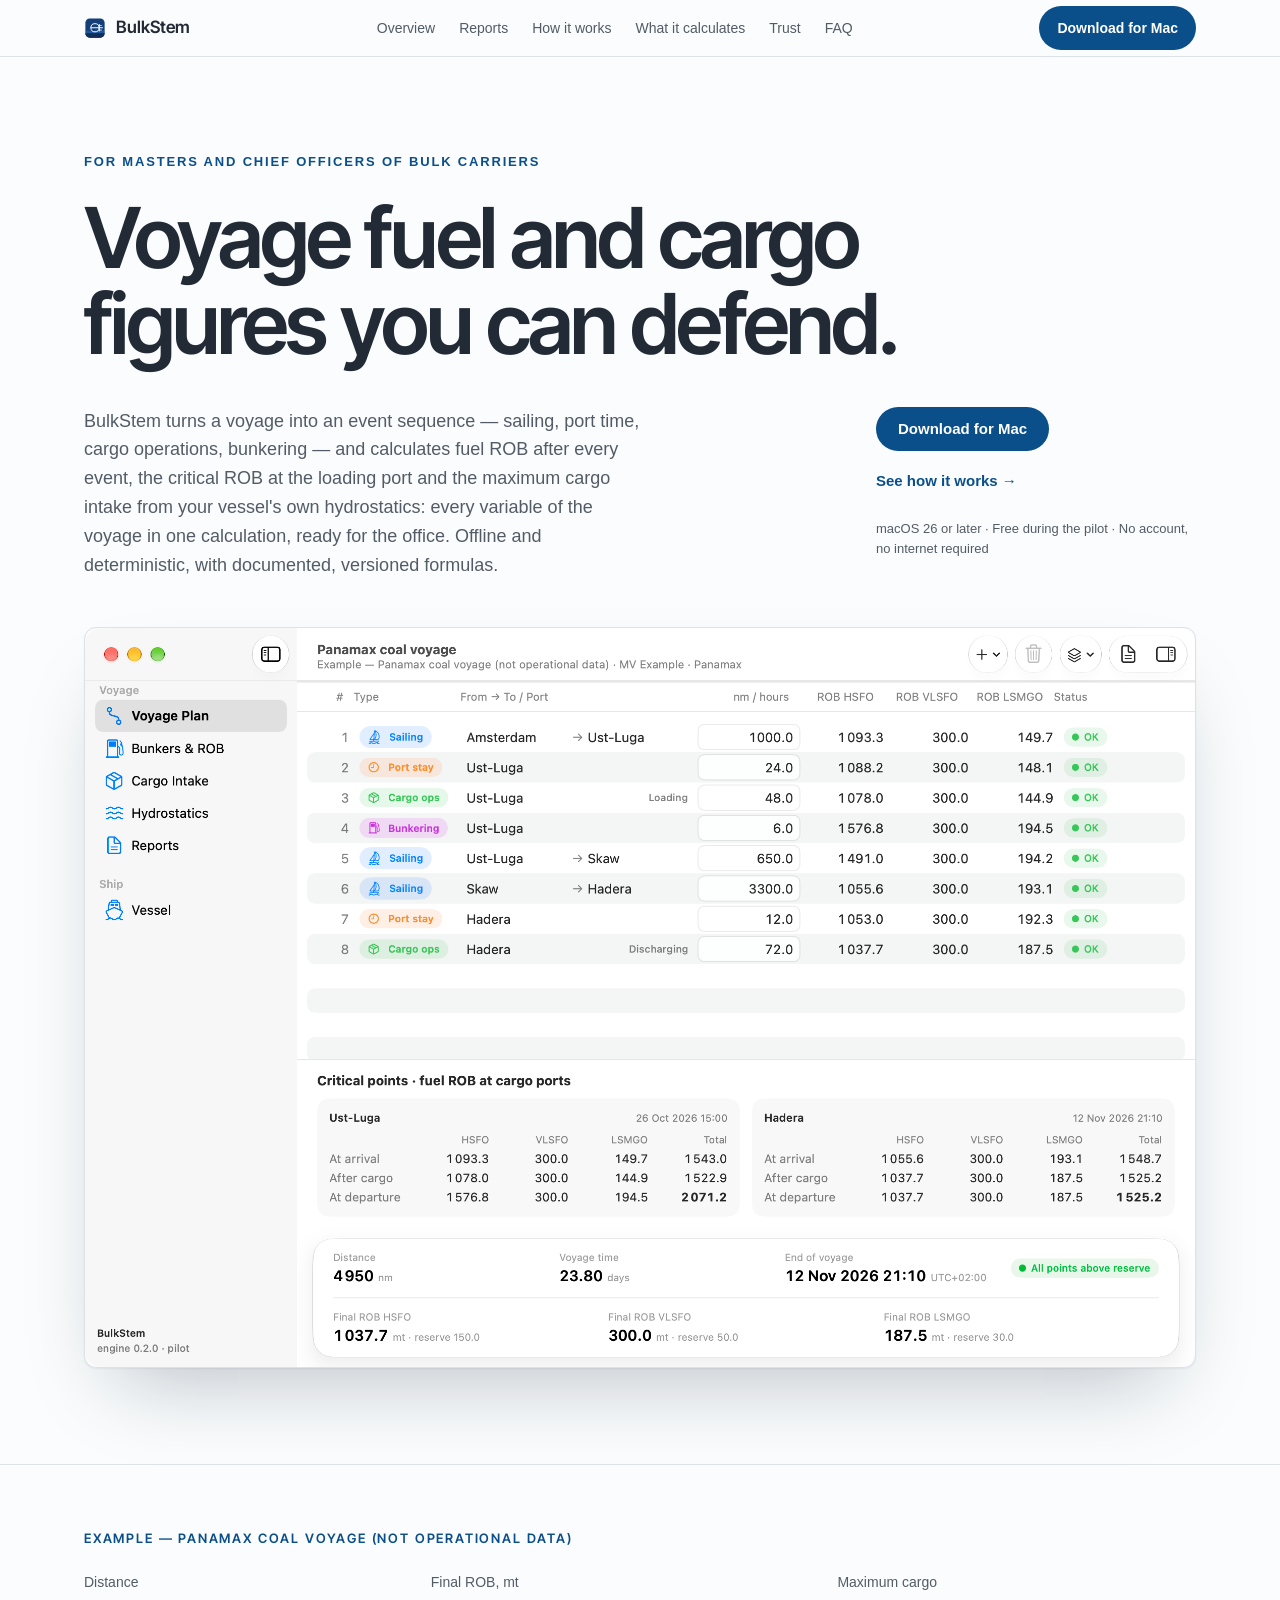
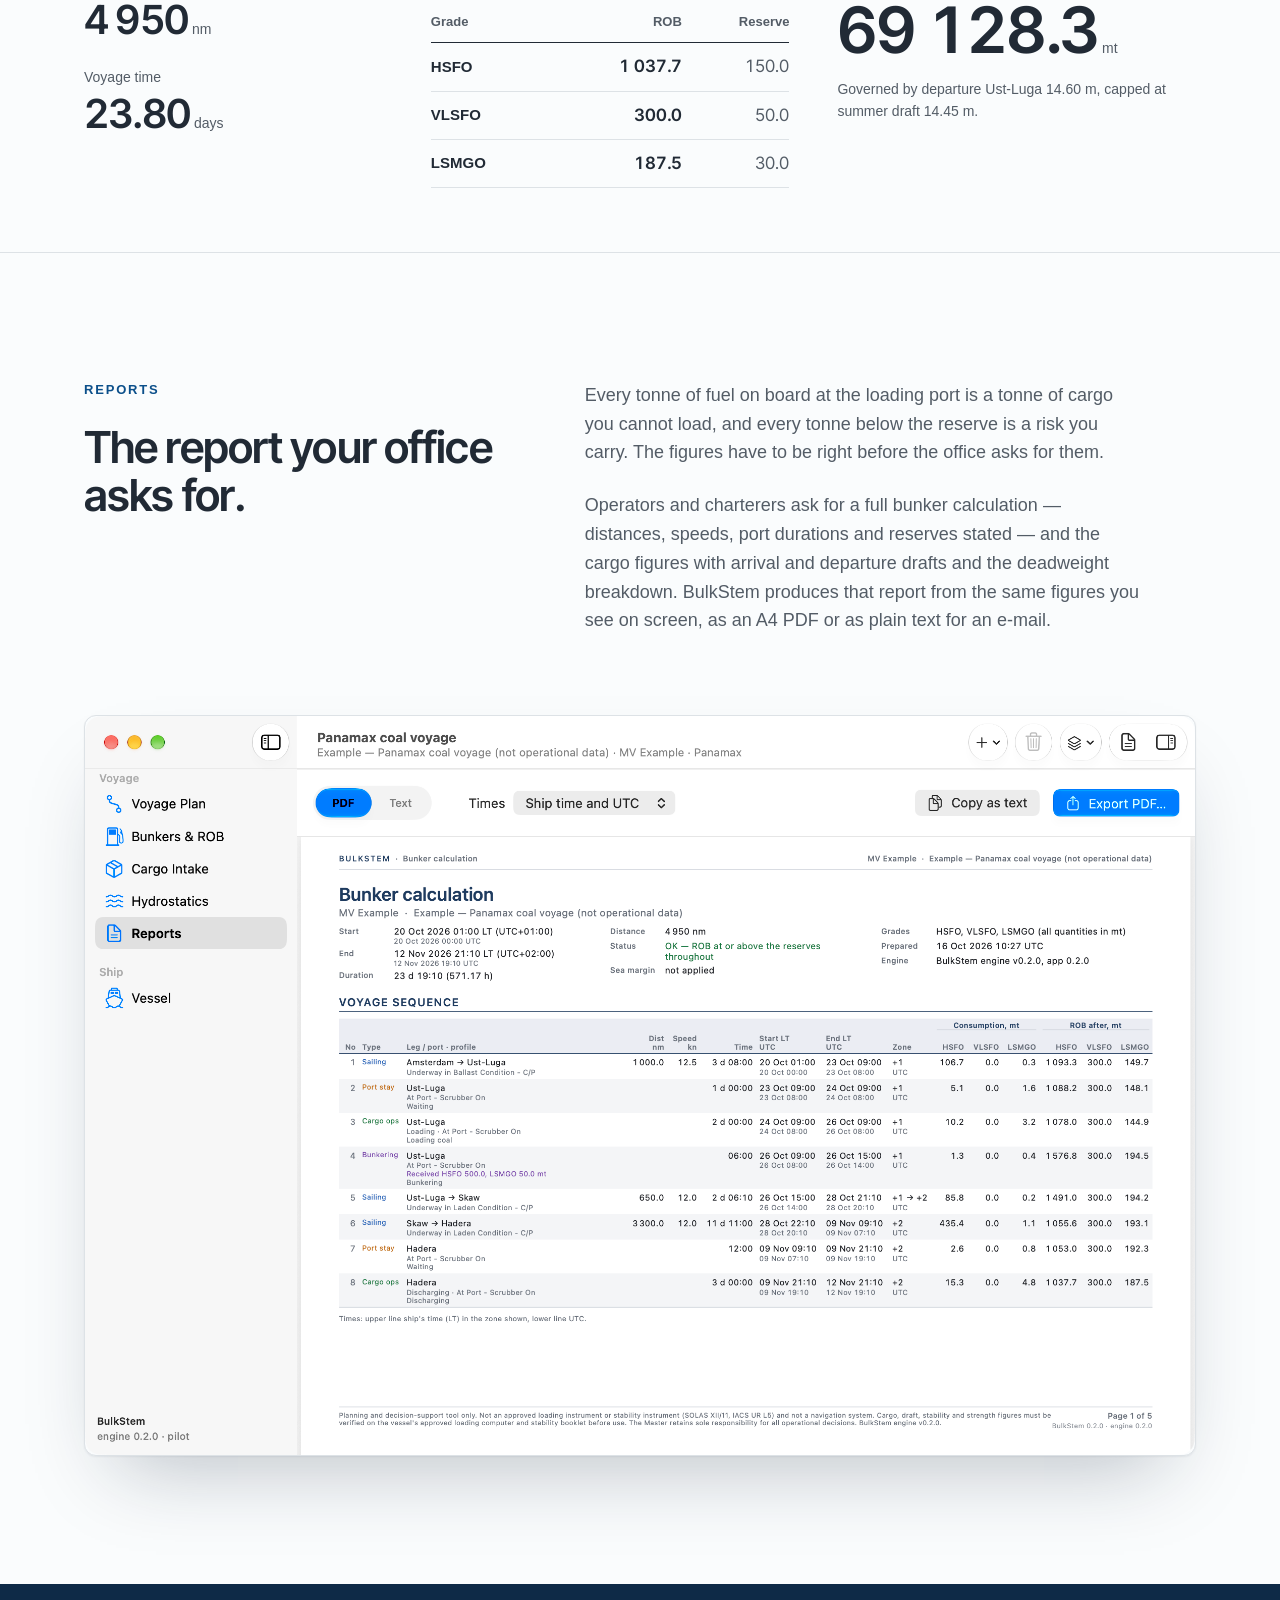
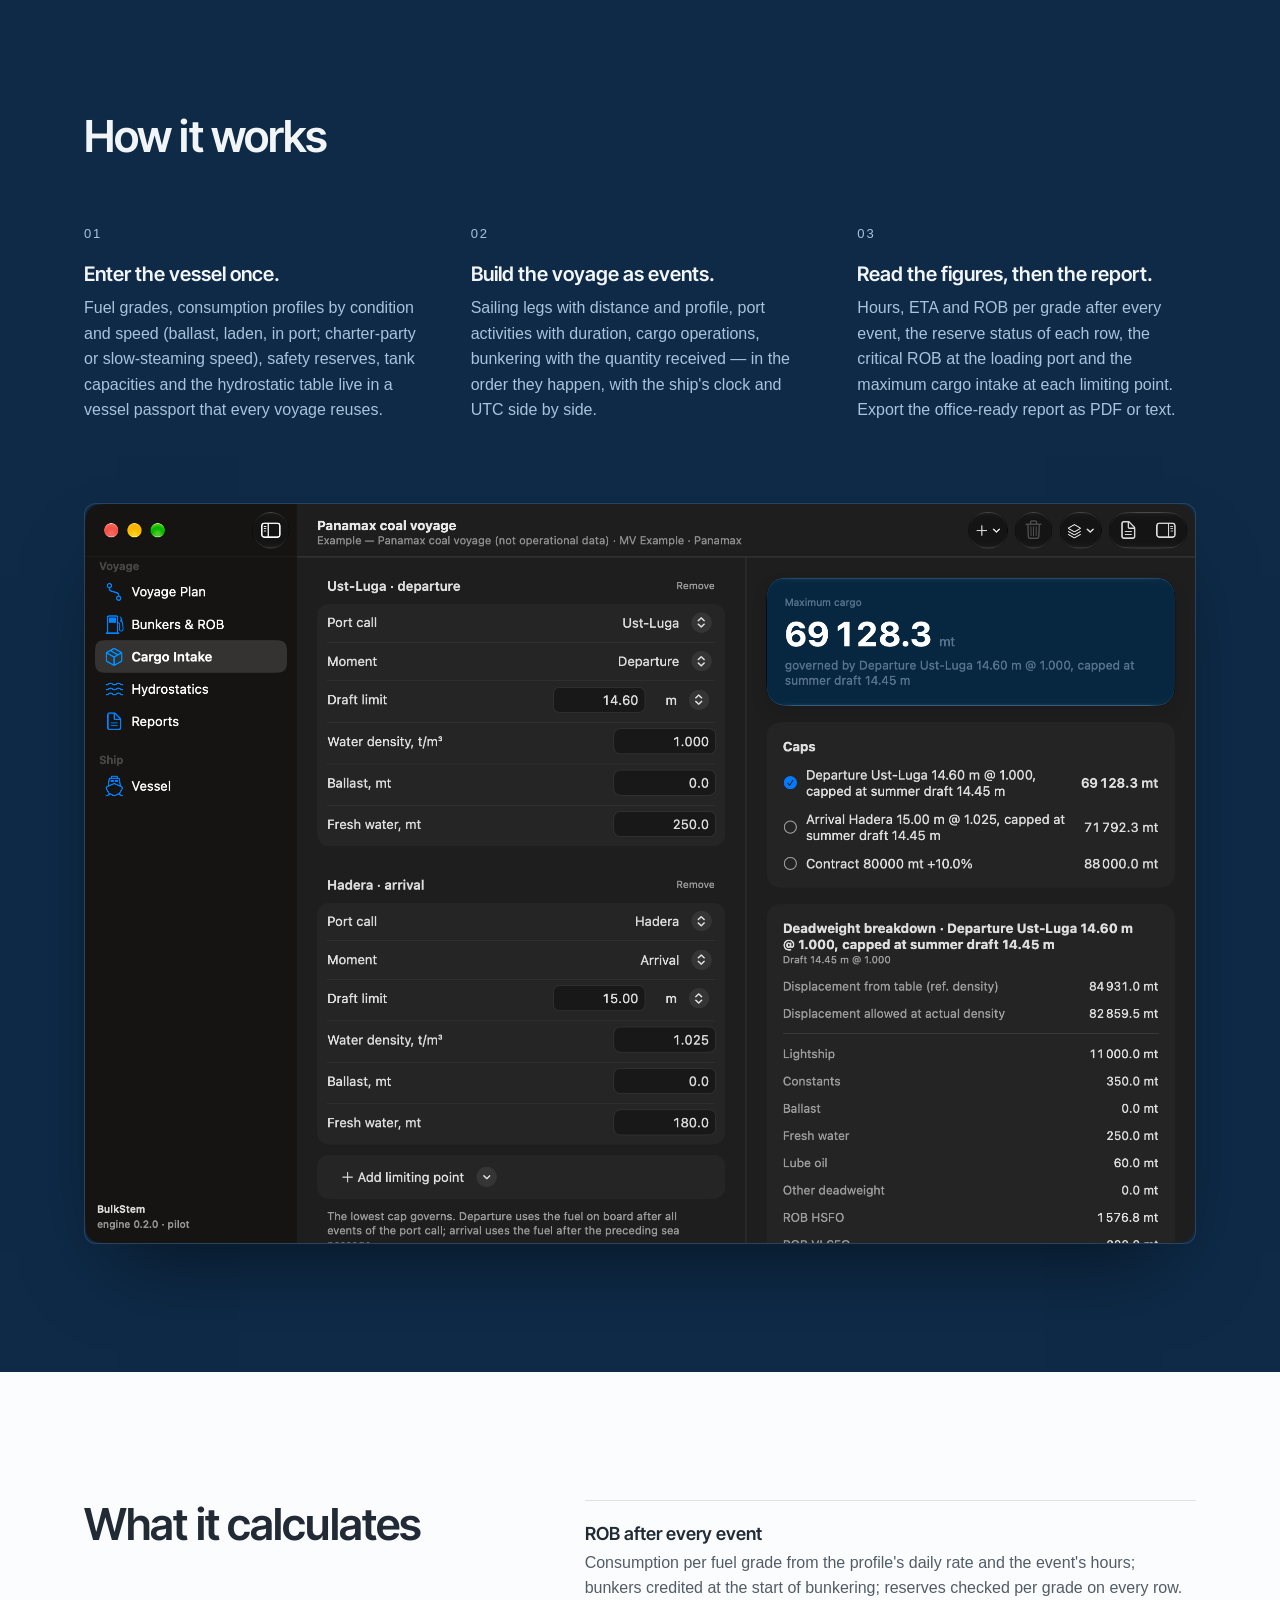
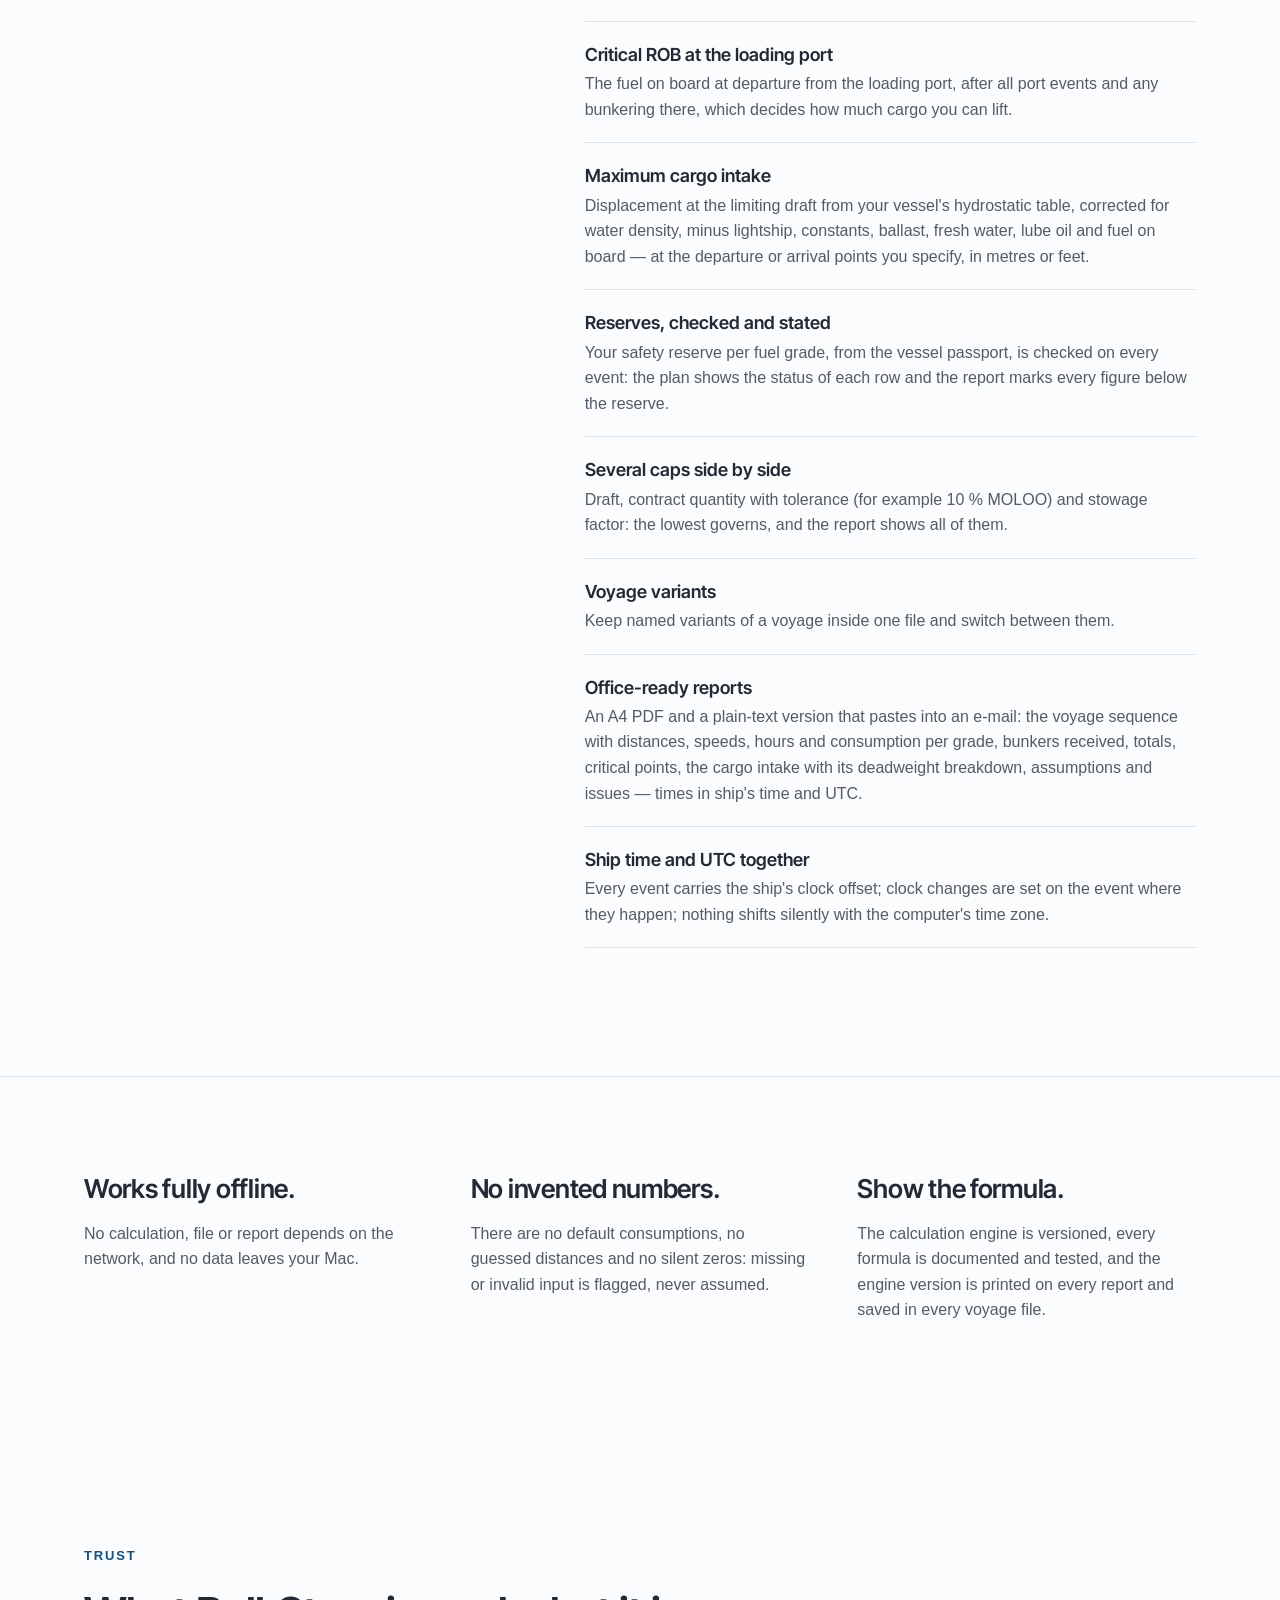
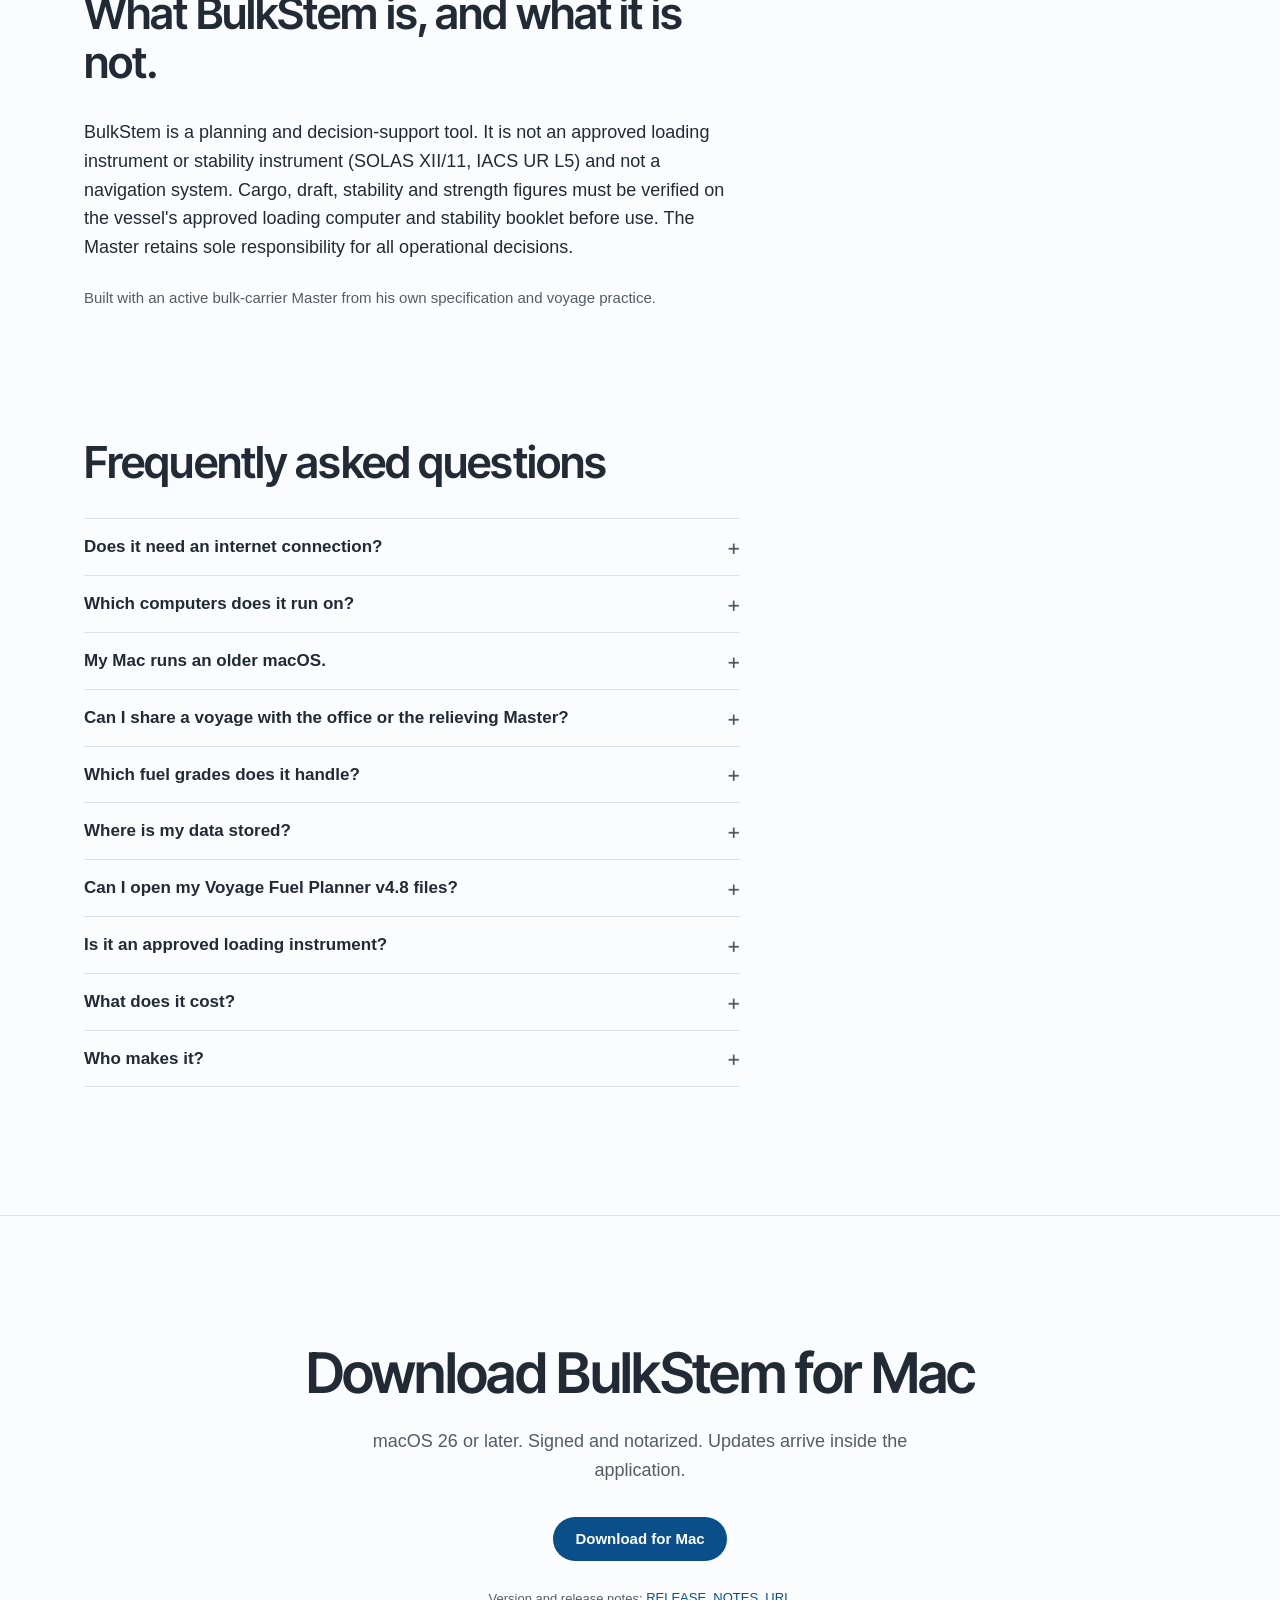
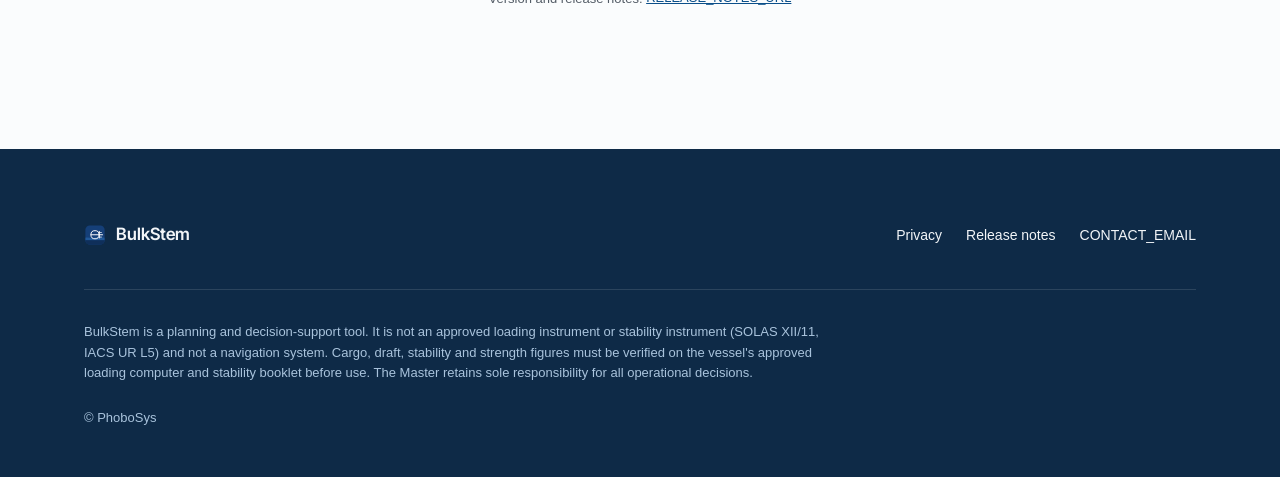
==== commit 1a284005: "feat(site): self-hosted Inter Tight with licence, font preload, cost answer wording Co-Authored-By: " ====
--- a/index.html
+++ b/index.html
@@ -18,6 +18,7 @@
 <meta name="twitter:title" content="BulkStem — voyage fuel and cargo planning for bulk-carrier officers">
 <meta name="twitter:description" content="BulkStem turns a voyage into an event sequence — sailing, port time, cargo operations, bunkering — and calculates fuel ROB after every event, the critical ROB at the loading port and the maximum cargo intake from your vessel's own hydrostatics: every variable of the voyage in one calculation, ready for the office. Offline and deterministic, with documented, versioned formulas.">
 <meta name="twitter:image" content="https://bulkstem.com/img/screenshot-plan.png">
+<link rel="preload" href="assets/fonts/inter-tight-latin-wght-normal.woff2" as="font" type="font/woff2" crossorigin>
 <link rel="stylesheet" href="assets/site.css">
 <script>document.documentElement.classList.add("js")</script>
 <script src="assets/site.js" defer></script>
@@ -232,7 +233,7 @@
           </details>
           <details>
             <summary>What does it cost?<span class="faq-icon" aria-hidden="true">+</span></summary>
-            <p>Free during the pilot.</p>
+            <p>Free during the pilot. Pricing will be announced before the public release.</p>
           </details>
           <details>
             <summary>Who makes it?<span class="faq-icon" aria-hidden="true">+</span></summary>
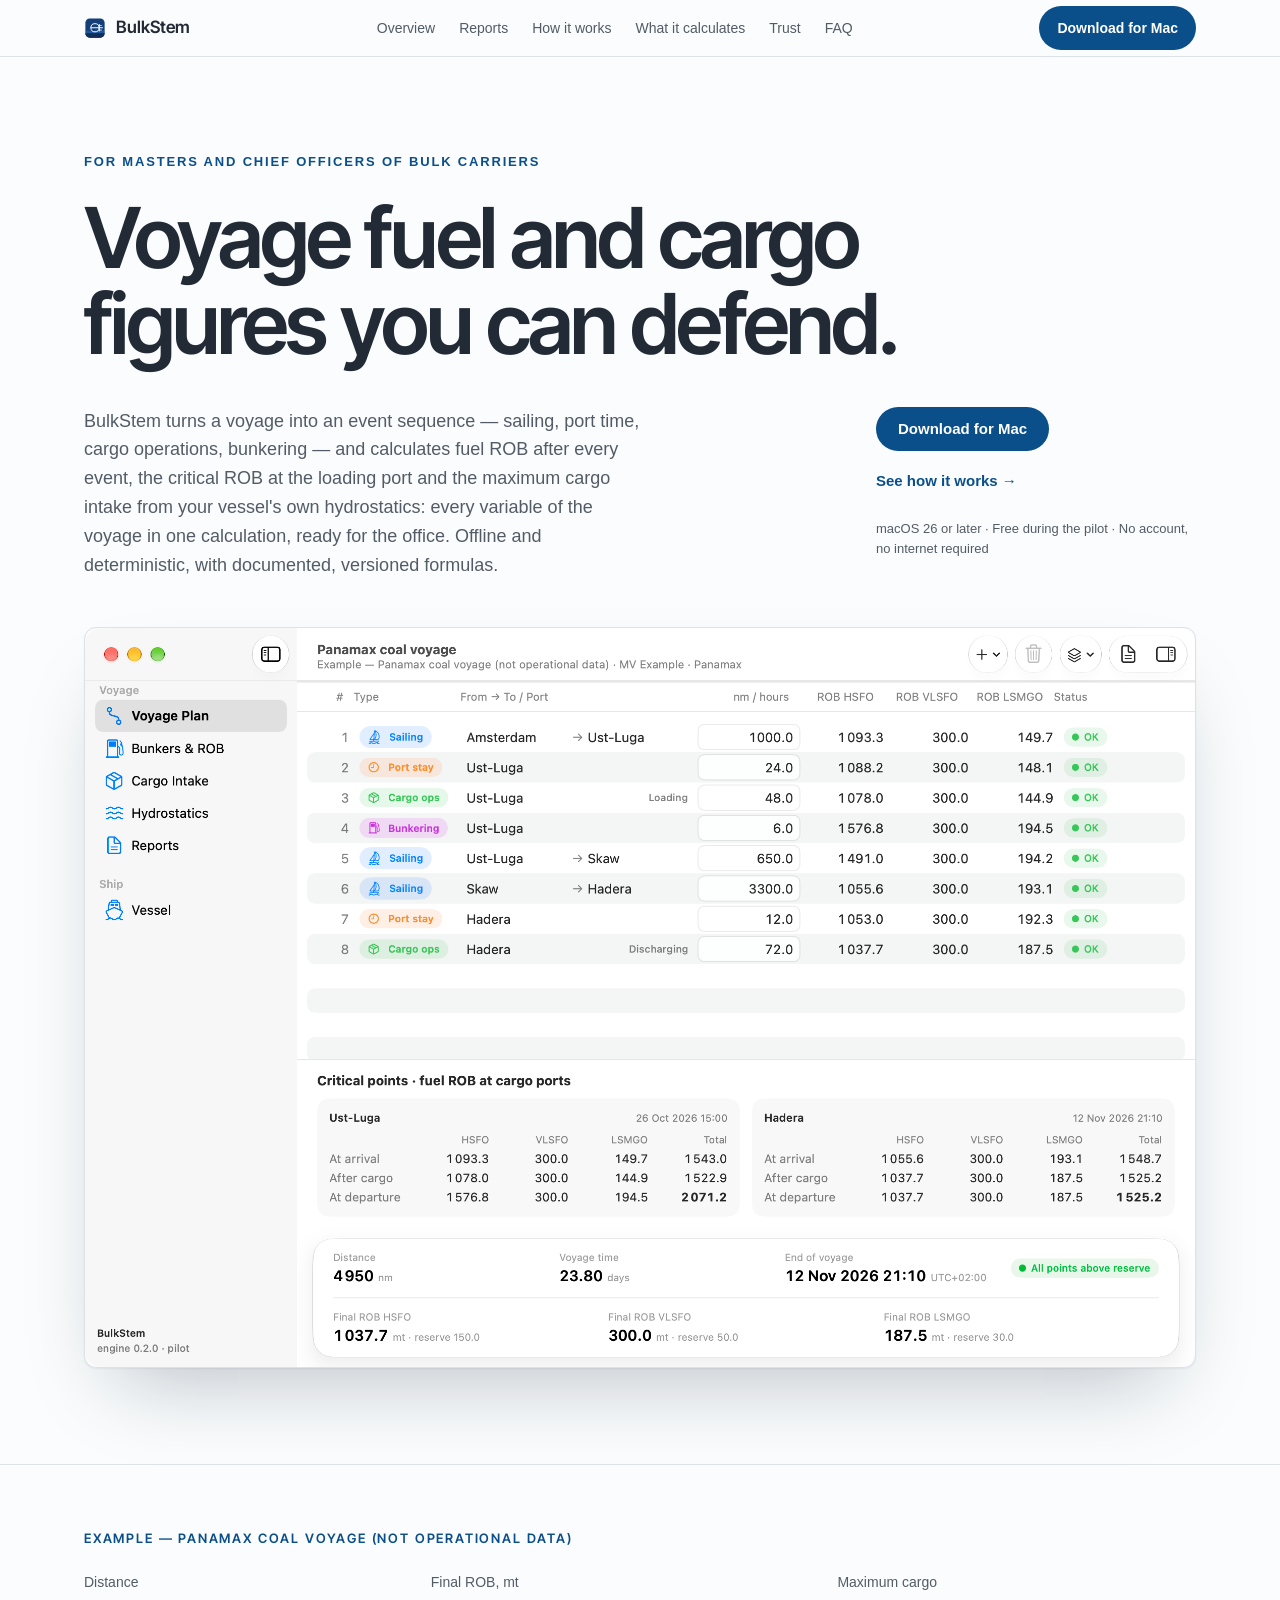
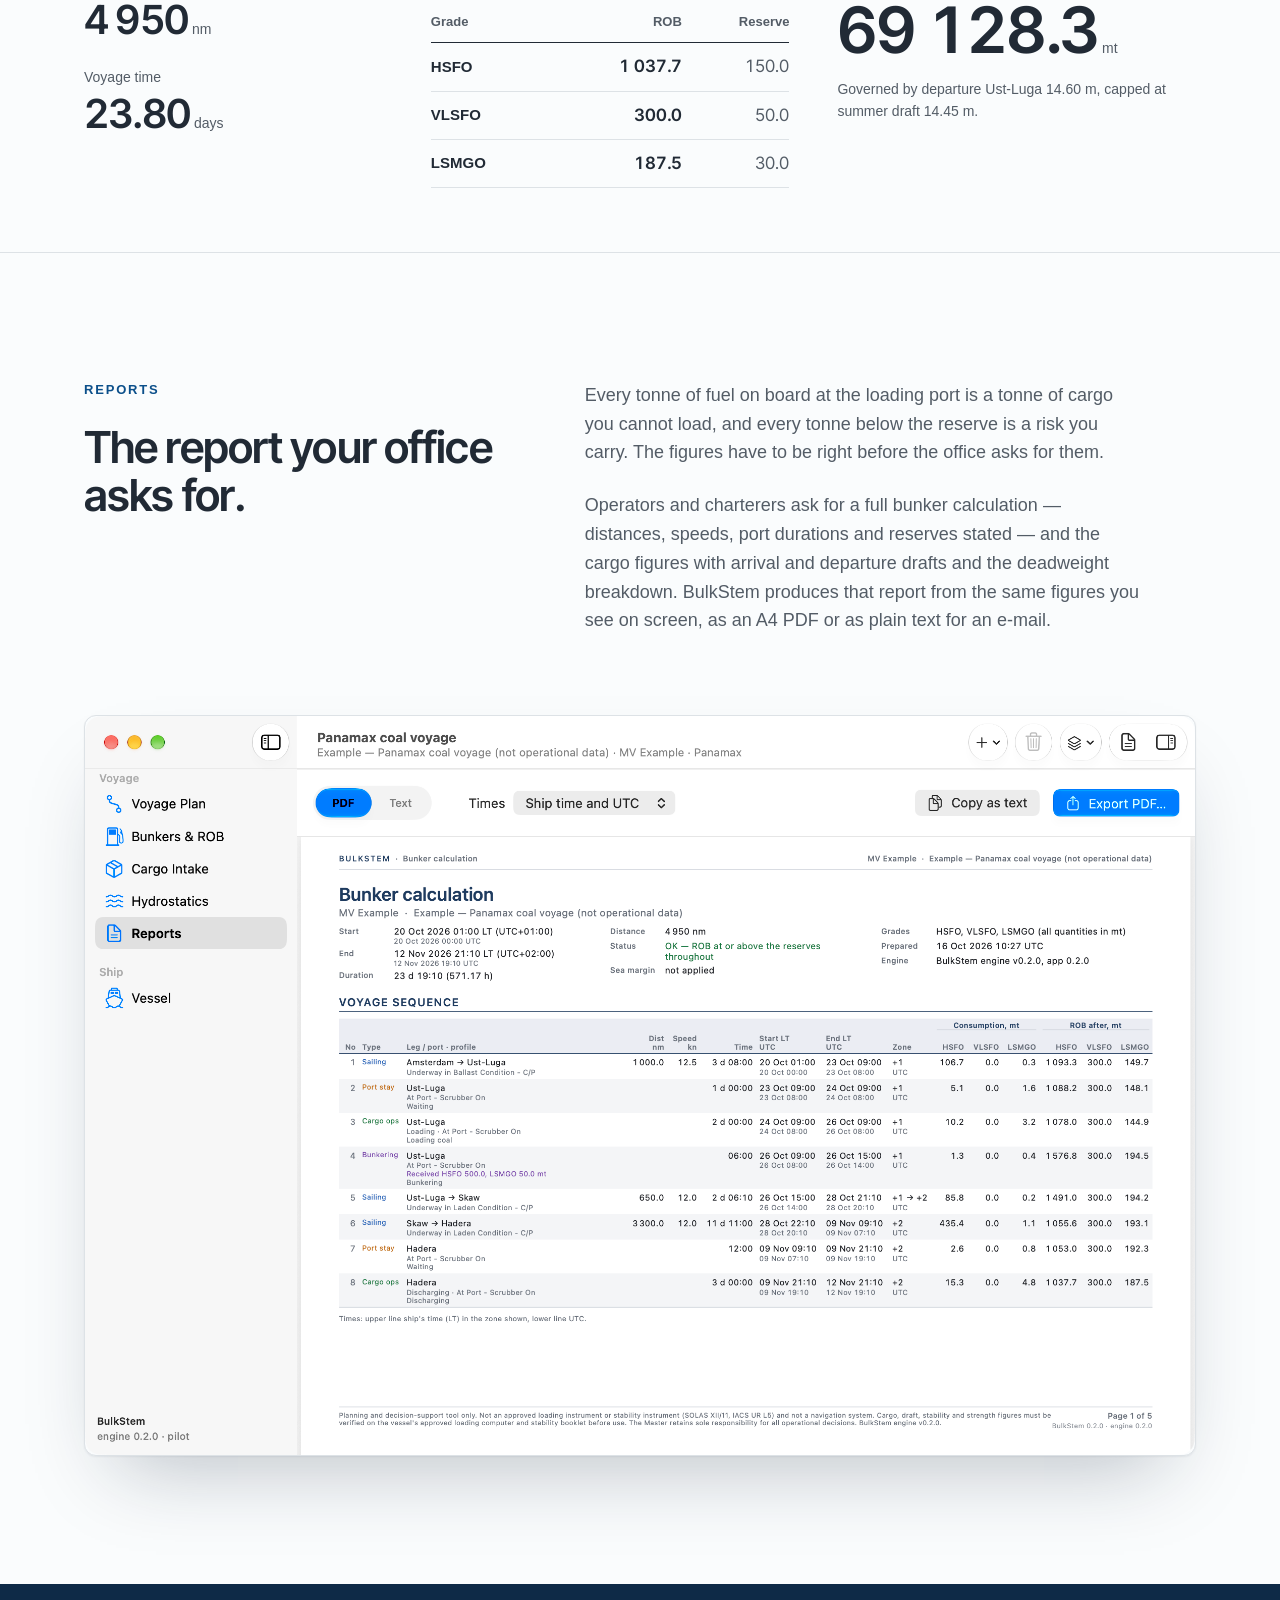
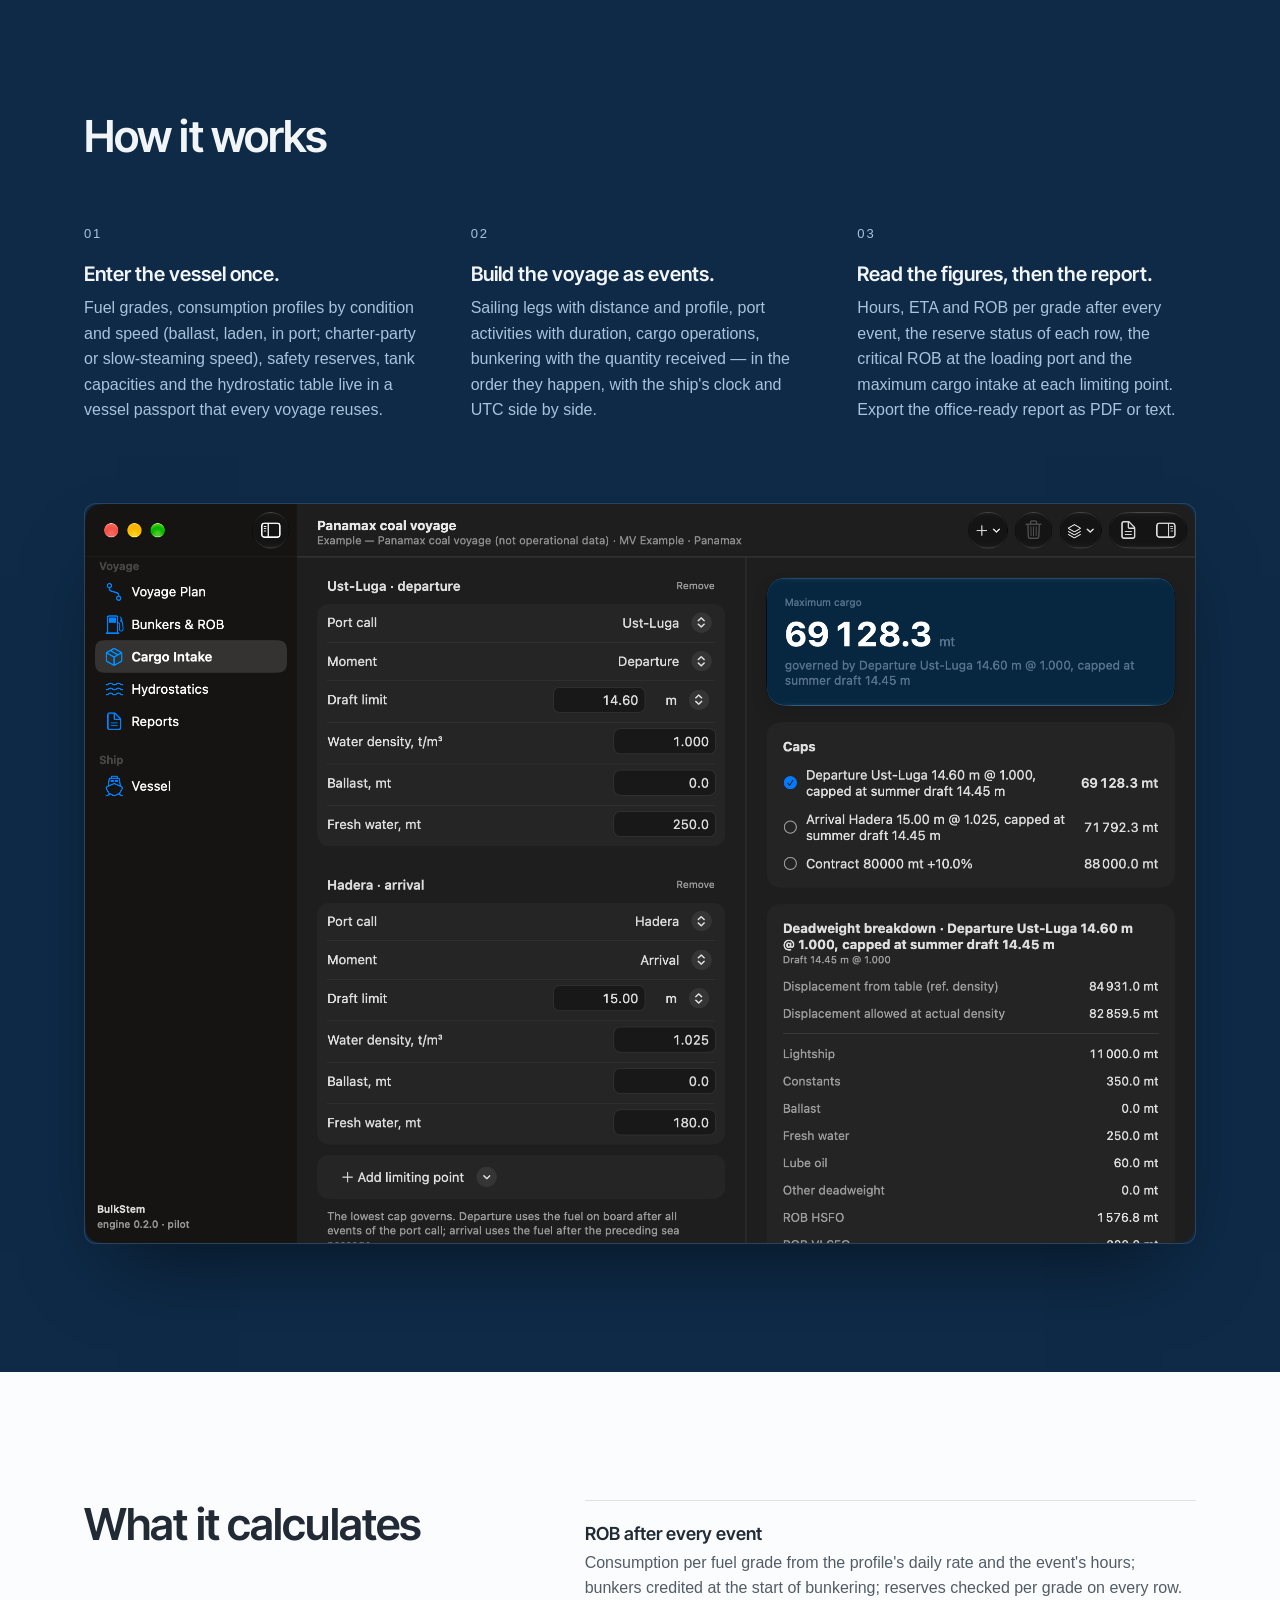
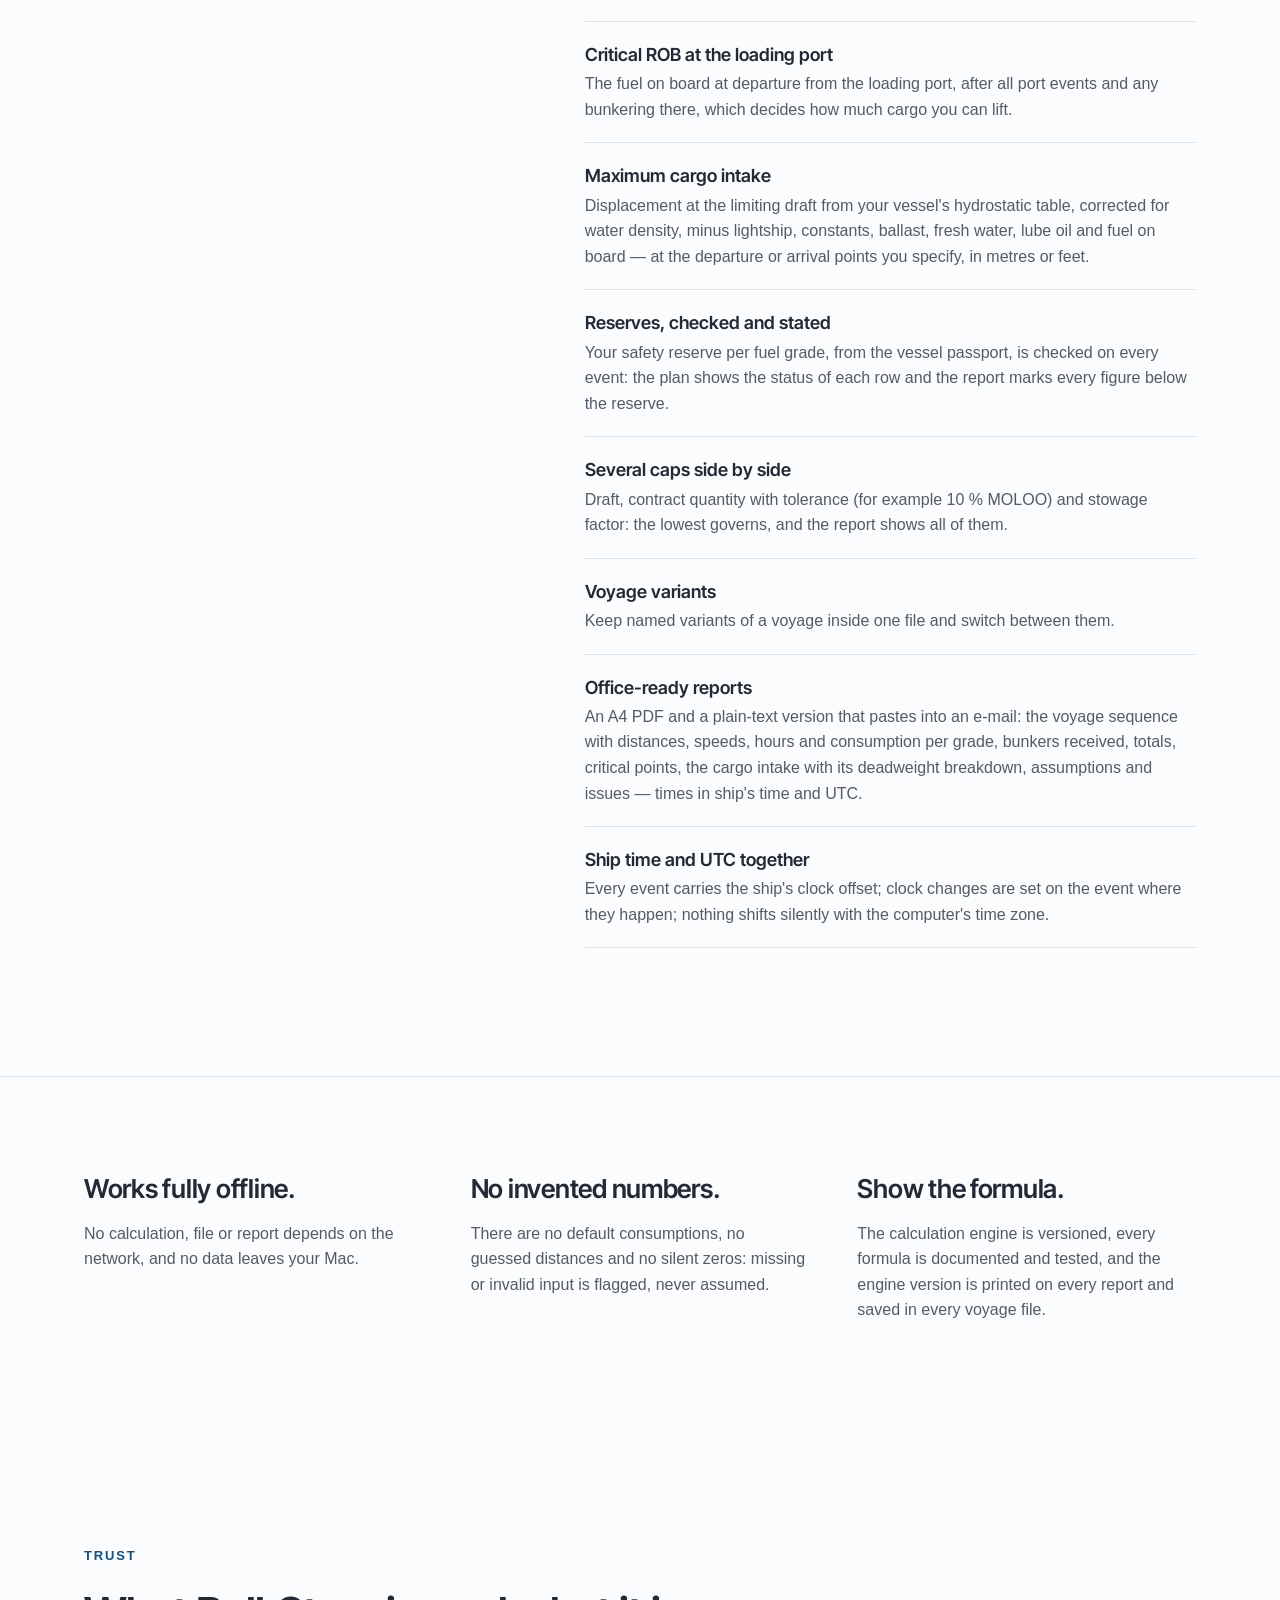
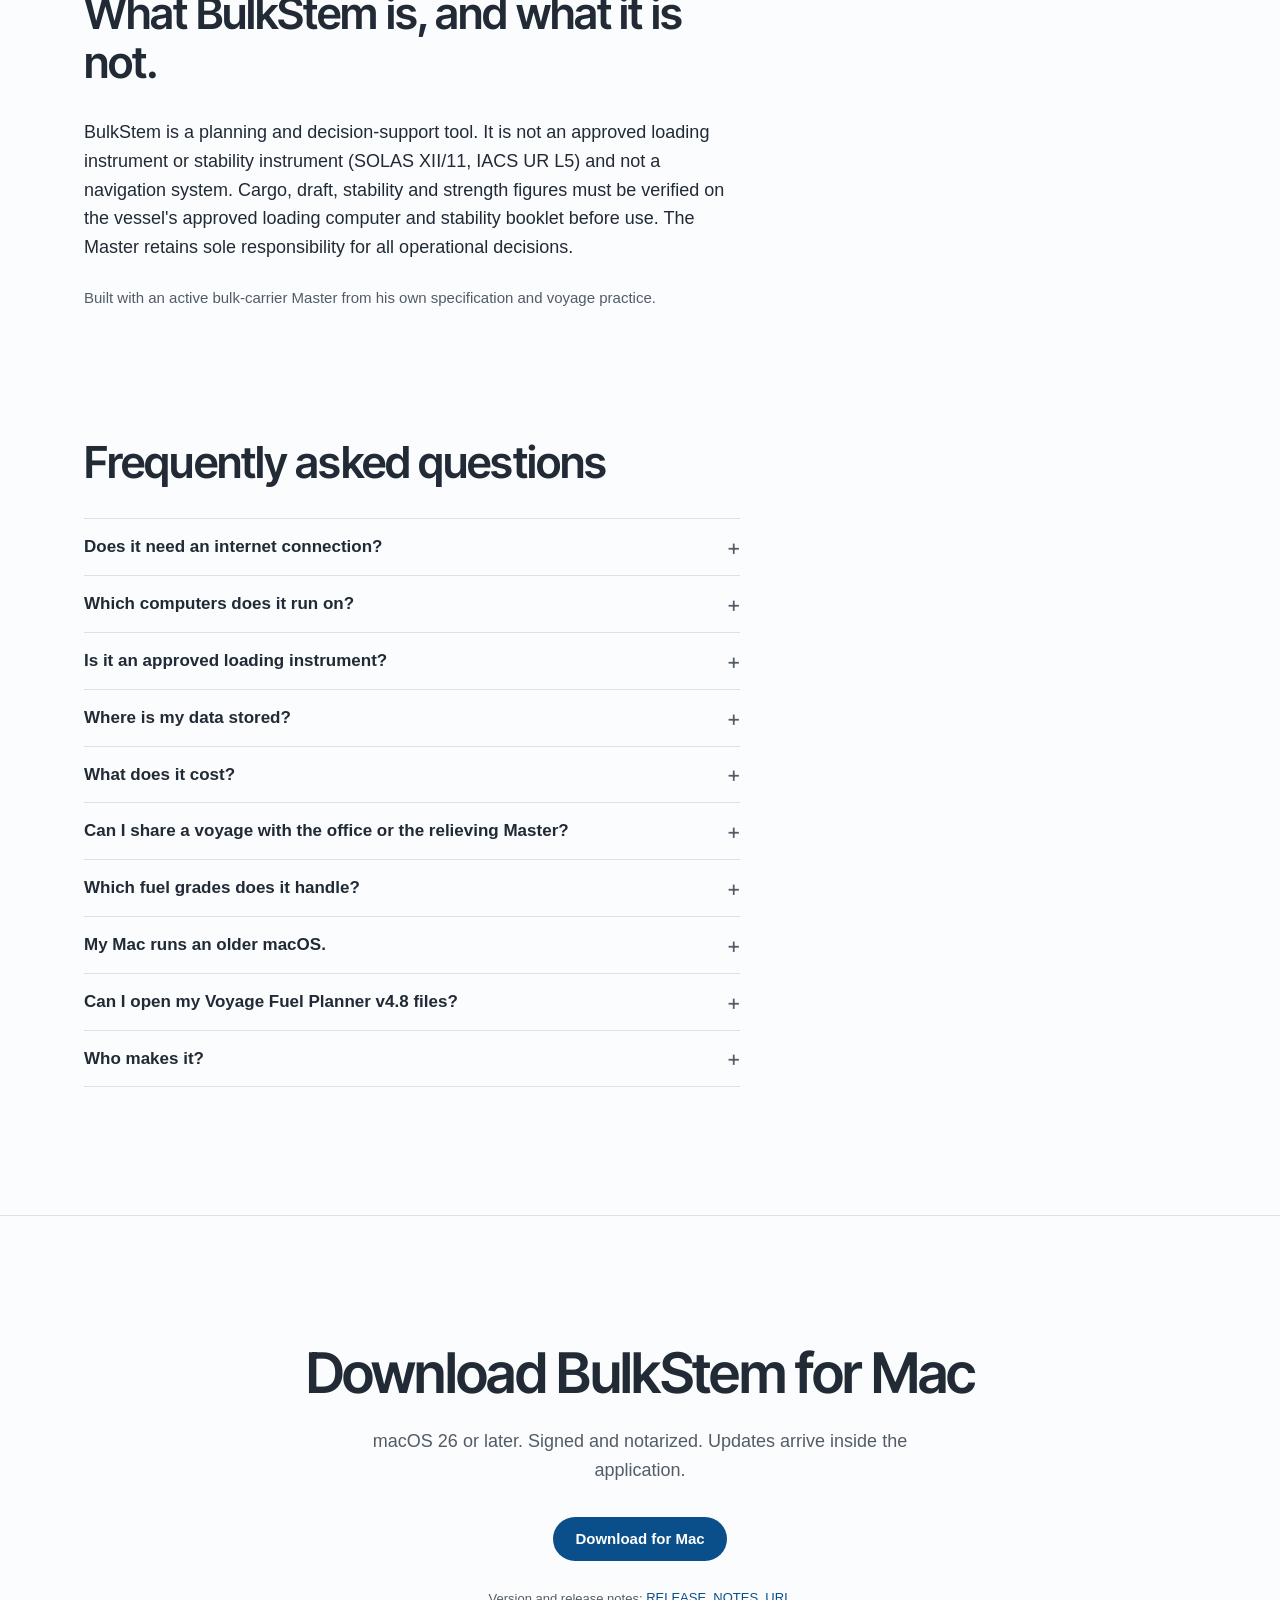
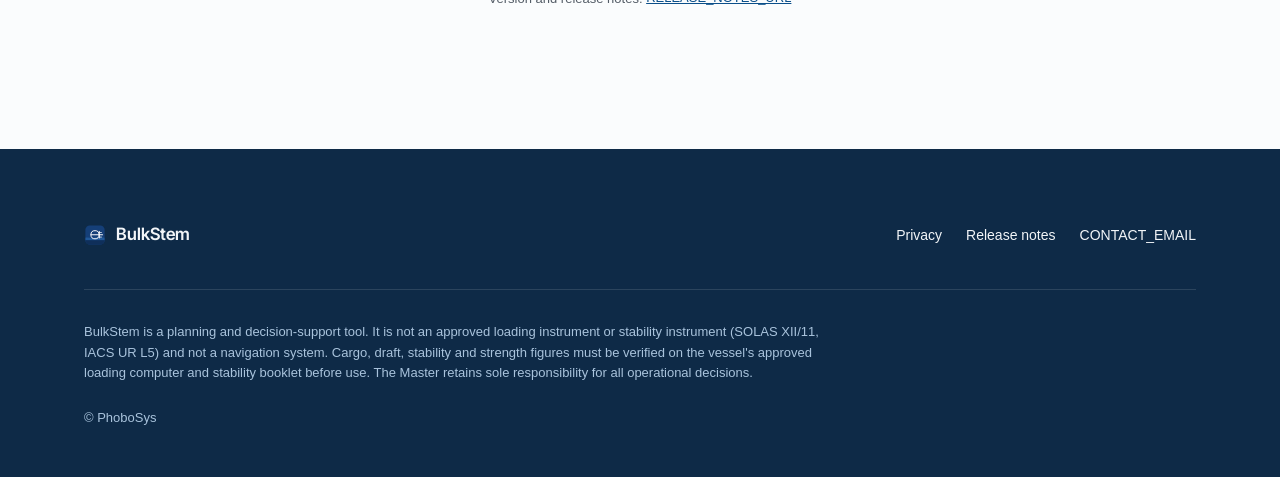
==== commit 032c3677: "feat(site): marketing pass — structured data, Open Graph card, PNG favicons, theme colour, FAQ order" ====
--- a/index.html
+++ b/index.html
@@ -7,17 +7,23 @@
 <meta name="description" content="BulkStem turns a voyage into an event sequence — sailing, port time, cargo operations, bunkering — and calculates fuel ROB after every event, the critical ROB at the loading port and the maximum cargo intake from your vessel's own hydrostatics: every variable of the voyage in one calculation, ready for the office. Offline and deterministic, with documented, versioned formulas.">
 <link rel="canonical" href="https://bulkstem.com/">
 <link rel="icon" type="image/svg+xml" href="img/icon.svg">
+<link rel="icon" type="image/png" sizes="32x32" href="img/favicon-32.png">
+<link rel="apple-touch-icon" sizes="180x180" href="img/apple-touch-icon.png">
+<meta name="theme-color" content="#FAFCFD">
 <meta property="og:type" content="website">
 <meta property="og:title" content="BulkStem — voyage fuel and cargo planning for bulk-carrier officers">
 <meta property="og:description" content="BulkStem turns a voyage into an event sequence — sailing, port time, cargo operations, bunkering — and calculates fuel ROB after every event, the critical ROB at the loading port and the maximum cargo intake from your vessel's own hydrostatics: every variable of the voyage in one calculation, ready for the office. Offline and deterministic, with documented, versioned formulas.">
 <meta property="og:url" content="https://bulkstem.com/">
-<meta property="og:image" content="https://bulkstem.com/img/screenshot-plan.png">
-<meta property="og:image:width" content="2200">
-<meta property="og:image:height" content="1464">
+<meta property="og:image" content="https://bulkstem.com/img/og.png">
+<meta property="og:image:width" content="1200">
+<meta property="og:image:height" content="630">
 <meta name="twitter:card" content="summary_large_image">
 <meta name="twitter:title" content="BulkStem — voyage fuel and cargo planning for bulk-carrier officers">
 <meta name="twitter:description" content="BulkStem turns a voyage into an event sequence — sailing, port time, cargo operations, bunkering — and calculates fuel ROB after every event, the critical ROB at the loading port and the maximum cargo intake from your vessel's own hydrostatics: every variable of the voyage in one calculation, ready for the office. Offline and deterministic, with documented, versioned formulas.">
-<meta name="twitter:image" content="https://bulkstem.com/img/screenshot-plan.png">
+<meta name="twitter:image" content="https://bulkstem.com/img/og.png">
+<script type="application/ld+json">
+{"@context":"https://schema.org","@type":"SoftwareApplication","name":"BulkStem","applicationCategory":"BusinessApplication","operatingSystem":"macOS 26 or later","url":"https://bulkstem.com/","image":"https://bulkstem.com/img/og.png","description":"BulkStem turns a voyage into an event sequence — sailing, port time, cargo operations, bunkering — and calculates fuel ROB after every event, the critical ROB at the loading port and the maximum cargo intake from your vessel's own hydrostatics: every variable of the voyage in one calculation, ready for the office. Offline and deterministic, with documented, versioned formulas.","publisher":{"@type":"Organization","name":"PhoboSys"},"offers":{"@type":"Offer","price":"0","priceCurrency":"USD","description":"Free during the pilot"}}
+</script>
 <link rel="preload" href="assets/fonts/inter-tight-latin-wght-normal.woff2" as="font" type="font/woff2" crossorigin>
 <link rel="stylesheet" href="assets/site.css">
 <script>document.documentElement.classList.add("js")</script>
@@ -208,32 +214,32 @@
             <p>A Mac with macOS 26 or later today. A Windows version is planned next, then iPad and iPhone; a browser version for ship PCs is under evaluation.</p>
           </details>
           <details>
+            <summary>Is it an approved loading instrument?<span class="faq-icon" aria-hidden="true">+</span></summary>
+            <p>No. It is a planning tool: the approved loading computer remains the authority for cargo, draft, stability and strength, and ECDIS for navigation.</p>
+          </details>
+          <details>
+            <summary>Where is my data stored?<span class="faq-icon" aria-hidden="true">+</span></summary>
+            <p>In voyage files on your Mac. A voyage file is self-contained — it carries a copy of the vessel data — so it opens with the same figures on any other Mac running BulkStem.</p>
+          </details>
+          <details>
+            <summary>What does it cost?<span class="faq-icon" aria-hidden="true">+</span></summary>
+            <p>Free during the pilot. Pricing will be announced before the public release.</p>
+          </details>
+          <details>
+            <summary>Can I share a voyage with the office or the relieving Master?<span class="faq-icon" aria-hidden="true">+</span></summary>
+            <p>Yes. Send the voyage file — it is self-contained and opens with the same figures on any Mac running BulkStem — or send the PDF or the text report.</p>
+          </details>
+          <details>
+            <summary>Which fuel grades does it handle?<span class="faq-icon" aria-hidden="true">+</span></summary>
+            <p>The grades you define in the vessel passport, typically HFO, VLSFO and LSMGO. Every consumption profile has a daily rate per grade, and every ROB, reserve and critical point is shown per grade.</p>
+          </details>
+          <details>
             <summary>My Mac runs an older macOS.<span class="faq-icon" aria-hidden="true">+</span></summary>
             <p>BulkStem needs macOS 26 or later. Every Mac with Apple silicon (2020 onward) and the last Intel models — the 16-inch MacBook Pro (2019), the four-port 13-inch MacBook Pro (2020), the iMac (2020) and the Mac Pro (2019) — can update to it free of charge. For older computers and for ship PCs, a browser version is planned.</p>
           </details>
           <details>
-            <summary>Can I share a voyage with the office or the relieving Master?<span class="faq-icon" aria-hidden="true">+</span></summary>
-            <p>Yes. Send the voyage file — it is self-contained and opens with the same figures on any Mac running BulkStem — or send the PDF or the text report.</p>
-          </details>
-          <details>
-            <summary>Which fuel grades does it handle?<span class="faq-icon" aria-hidden="true">+</span></summary>
-            <p>The grades you define in the vessel passport, typically HFO, VLSFO and LSMGO. Every consumption profile has a daily rate per grade, and every ROB, reserve and critical point is shown per grade.</p>
-          </details>
-          <details>
-            <summary>Where is my data stored?<span class="faq-icon" aria-hidden="true">+</span></summary>
-            <p>In voyage files on your Mac. A voyage file is self-contained — it carries a copy of the vessel data — so it opens with the same figures on any other Mac running BulkStem.</p>
-          </details>
-          <details>
             <summary>Can I open my Voyage Fuel Planner v4.8 files?<span class="faq-icon" aria-hidden="true">+</span></summary>
             <p>Yes. Projects and condition files are imported, and BulkStem reports what the old format did not store.</p>
-          </details>
-          <details>
-            <summary>Is it an approved loading instrument?<span class="faq-icon" aria-hidden="true">+</span></summary>
-            <p>No. It is a planning tool: the approved loading computer remains the authority for cargo, draft, stability and strength, and ECDIS for navigation.</p>
-          </details>
-          <details>
-            <summary>What does it cost?<span class="faq-icon" aria-hidden="true">+</span></summary>
-            <p>Free during the pilot. Pricing will be announced before the public release.</p>
           </details>
           <details>
             <summary>Who makes it?<span class="faq-icon" aria-hidden="true">+</span></summary>
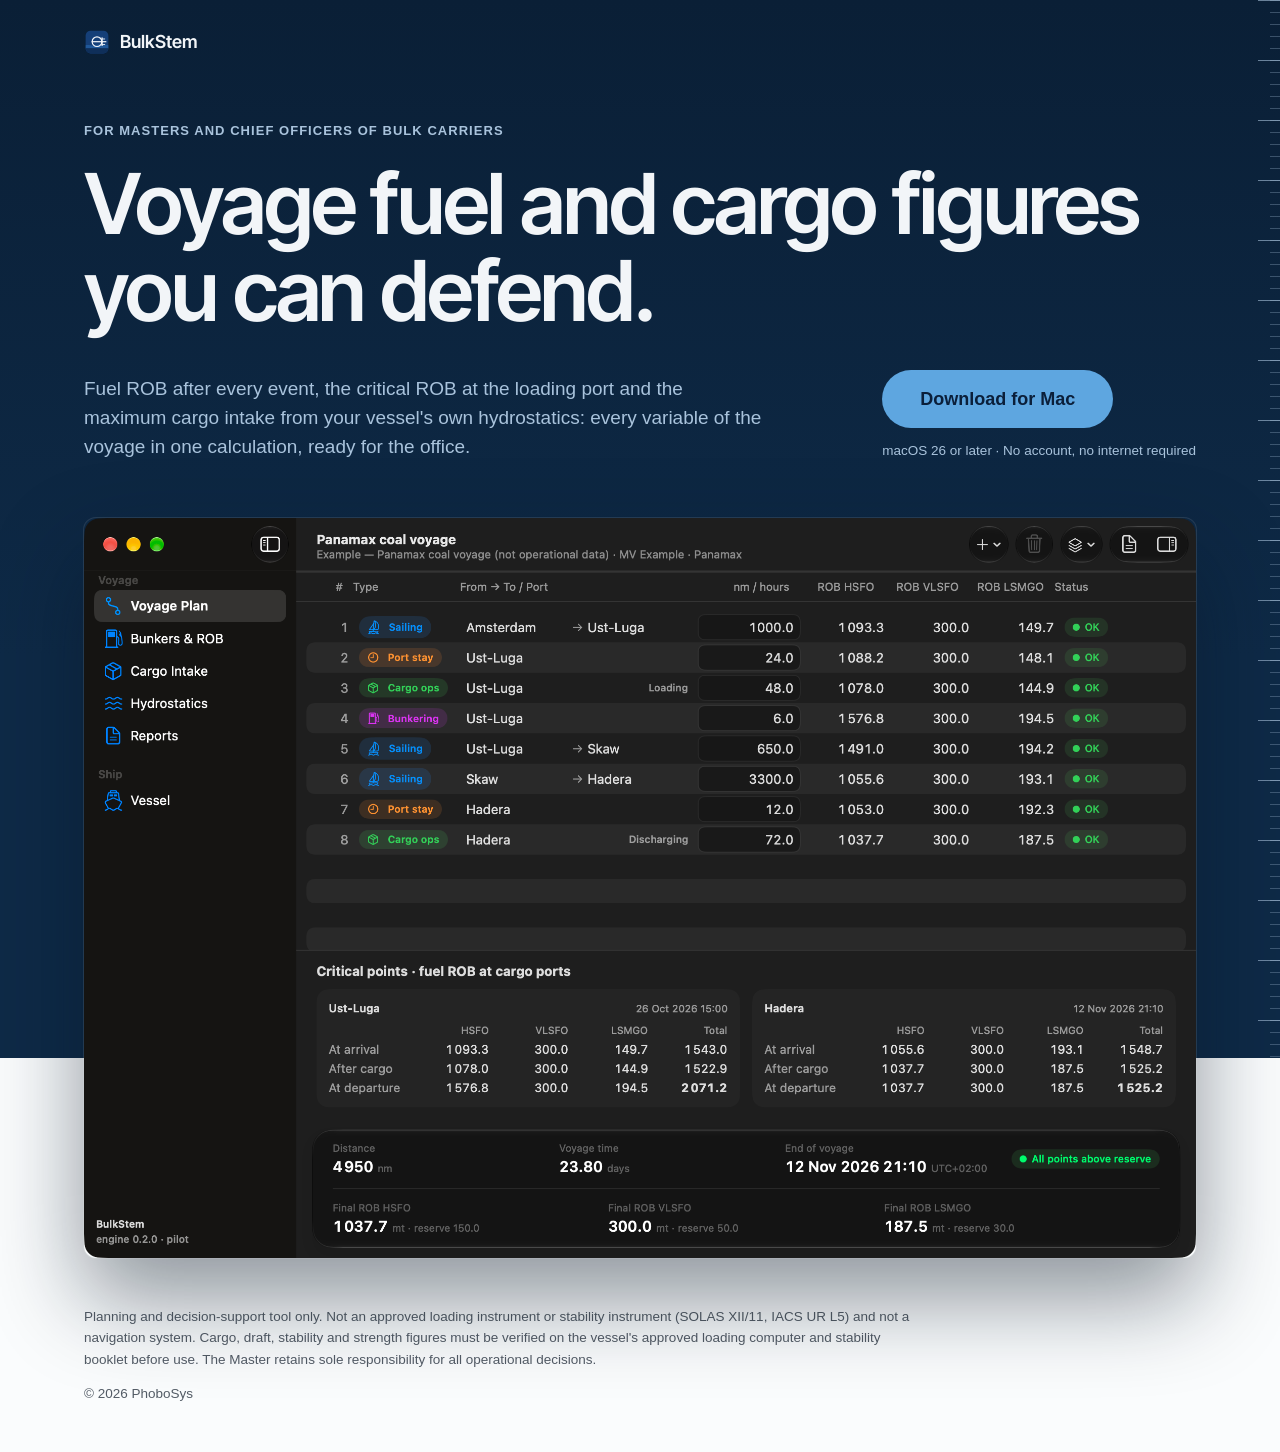
==== commit b9ebd70e: "feat(site): one hero section and the download button (D-229) A single static page in place of the Oc" ====
--- a/index.html
+++ b/index.html
@@ -4,277 +4,52 @@
 <meta charset="utf-8">
 <meta name="viewport" content="width=device-width, initial-scale=1">
 <title>BulkStem — voyage fuel and cargo planning for bulk-carrier officers</title>
-<meta name="description" content="BulkStem turns a voyage into an event sequence — sailing, port time, cargo operations, bunkering — and calculates fuel ROB after every event, the critical ROB at the loading port and the maximum cargo intake from your vessel's own hydrostatics: every variable of the voyage in one calculation, ready for the office. Offline and deterministic, with documented, versioned formulas.">
+<meta name="description" content="Fuel ROB after every event, the critical ROB at the loading port and the maximum cargo intake from your vessel's own hydrostatics: every variable of the voyage in one calculation, ready for the office.">
 <link rel="canonical" href="https://bulkstem.com/">
 <link rel="icon" type="image/svg+xml" href="img/icon.svg">
 <link rel="icon" type="image/png" sizes="32x32" href="img/favicon-32.png">
 <link rel="apple-touch-icon" sizes="180x180" href="img/apple-touch-icon.png">
-<meta name="theme-color" content="#FAFCFD">
+<meta name="theme-color" content="#0E2A47">
 <meta property="og:type" content="website">
 <meta property="og:title" content="BulkStem — voyage fuel and cargo planning for bulk-carrier officers">
-<meta property="og:description" content="BulkStem turns a voyage into an event sequence — sailing, port time, cargo operations, bunkering — and calculates fuel ROB after every event, the critical ROB at the loading port and the maximum cargo intake from your vessel's own hydrostatics: every variable of the voyage in one calculation, ready for the office. Offline and deterministic, with documented, versioned formulas.">
+<meta property="og:description" content="Fuel ROB after every event, the critical ROB at the loading port and the maximum cargo intake from your vessel's own hydrostatics: every variable of the voyage in one calculation, ready for the office.">
 <meta property="og:url" content="https://bulkstem.com/">
 <meta property="og:image" content="https://bulkstem.com/img/og.png">
 <meta property="og:image:width" content="1200">
 <meta property="og:image:height" content="630">
 <meta name="twitter:card" content="summary_large_image">
-<meta name="twitter:title" content="BulkStem — voyage fuel and cargo planning for bulk-carrier officers">
-<meta name="twitter:description" content="BulkStem turns a voyage into an event sequence — sailing, port time, cargo operations, bunkering — and calculates fuel ROB after every event, the critical ROB at the loading port and the maximum cargo intake from your vessel's own hydrostatics: every variable of the voyage in one calculation, ready for the office. Offline and deterministic, with documented, versioned formulas.">
-<meta name="twitter:image" content="https://bulkstem.com/img/og.png">
-<script type="application/ld+json">
-{"@context":"https://schema.org","@type":"SoftwareApplication","name":"BulkStem","applicationCategory":"BusinessApplication","operatingSystem":"macOS 26 or later","url":"https://bulkstem.com/","image":"https://bulkstem.com/img/og.png","description":"BulkStem turns a voyage into an event sequence — sailing, port time, cargo operations, bunkering — and calculates fuel ROB after every event, the critical ROB at the loading port and the maximum cargo intake from your vessel's own hydrostatics: every variable of the voyage in one calculation, ready for the office. Offline and deterministic, with documented, versioned formulas.","publisher":{"@type":"Organization","name":"PhoboSys"},"offers":{"@type":"Offer","price":"0","priceCurrency":"USD","description":"Free during the pilot"}}
-</script>
 <link rel="preload" href="assets/fonts/inter-tight-latin-wght-normal.woff2" as="font" type="font/woff2" crossorigin>
 <link rel="stylesheet" href="assets/site.css">
-<script>document.documentElement.classList.add("js")</script>
-<script src="assets/site.js" defer></script>
 </head>
 <body>
-<!-- Constants replaced by the release pipeline: DOWNLOAD_URL, RELEASE_NOTES_URL, CONTACT_EMAIL — see README.md -->
-<a class="skip-link" href="#main">Skip to content</a>
 
-<header class="site-header">
-  <div class="container">
-    <a class="brand" href="#overview"><img src="img/icon.svg" alt="" width="22" height="22">BulkStem</a>
-    <nav class="site-nav" aria-label="Sections">
-      <ul>
-        <li><a href="#overview">Overview</a></li>
-        <li><a href="#reports">Reports</a></li>
-        <li><a href="#how">How it works</a></li>
-        <li><a href="#calculates">What it calculates</a></li>
-        <li><a href="#trust">Trust</a></li>
-        <li><a href="#faq">FAQ</a></li>
-      </ul>
-    </nav>
-    <a class="button" href="DOWNLOAD_URL">Download for Mac</a>
-  </div>
-</header>
-
-<main id="main">
-
-  <section class="hero" id="overview" aria-labelledby="hero-title">
+<main>
+  <section class="hero" aria-labelledby="hero-title">
+    <div class="ruler" aria-hidden="true"></div>
     <div class="container">
+      <p class="brand"><img src="img/icon.svg" alt="" width="26" height="26">BulkStem</p>
       <p class="kicker">For Masters and Chief Officers of bulk carriers</p>
       <h1 id="hero-title">Voyage fuel and cargo figures you can defend.</h1>
       <div class="hero-row">
-        <p class="lead">BulkStem turns a voyage into an event sequence — sailing, port time, cargo operations, bunkering — and calculates fuel ROB after every event, the critical ROB at the loading port and the maximum cargo intake from your vessel's own hydrostatics: every variable of the voyage in one calculation, ready for the office. Offline and deterministic, with documented, versioned formulas.</p>
+        <p class="lead">Fuel ROB after every event, the critical ROB at the loading port and the maximum cargo intake from your vessel's own hydrostatics: every variable of the voyage in one calculation, ready for the office.</p>
         <div class="hero-actions">
-          <a class="button" href="DOWNLOAD_URL">Download for Mac</a>
-          <a class="text-link" href="#how">See how it works →</a>
-          <p class="small">macOS 26 or later · Free during the pilot · No account, no internet required</p>
+          <a class="button" href="https://github.com/PhoboSys/bulkstem-site/releases/latest/download/BulkStem.zip">Download for Mac</a>
+          <p class="small">macOS 26 or later · No account, no internet required</p>
         </div>
       </div>
-      <figure class="window-frame">
-        <img src="img/screenshot-plan.png" width="2200" height="1464" fetchpriority="high" alt="BulkStem voyage plan window: the event sequence with ROB per fuel grade after each event and the critical points at the cargo ports">
+      <figure class="window">
+        <img src="img/screenshot-plan-dark.png" width="2200" height="1464" fetchpriority="high" alt="BulkStem voyage plan window: the event sequence with ROB per fuel grade after each event and the critical points at the cargo ports">
       </figure>
     </div>
   </section>
-
-  <section class="figures" aria-labelledby="figures-title">
-    <div class="container reveal">
-      <h2 class="kicker" id="figures-title">Example — Panamax coal voyage (not operational data)</h2>
-      <div class="figures-grid">
-        <div class="figure-pair">
-          <p><span class="figure-label">Distance</span><span class="figure-value">4&nbsp;950<span class="unit">nm</span></span></p>
-          <p><span class="figure-label">Voyage time</span><span class="figure-value">23.80<span class="unit">days</span></span></p>
-        </div>
-        <table class="rob-table">
-          <caption>Final ROB, mt</caption>
-          <thead>
-            <tr><th scope="col">Grade</th><th scope="col">ROB</th><th scope="col">Reserve</th></tr>
-          </thead>
-          <tbody>
-            <tr><th scope="row">HSFO</th><td>1&nbsp;037.7</td><td class="reserve">150.0</td></tr>
-            <tr><th scope="row">VLSFO</th><td>300.0</td><td class="reserve">50.0</td></tr>
-            <tr><th scope="row">LSMGO</th><td>187.5</td><td class="reserve">30.0</td></tr>
-          </tbody>
-        </table>
-        <div>
-          <p><span class="figure-label">Maximum cargo</span><span class="figure-value figure-value--xl">69&nbsp;128.3<span class="unit">mt</span></span></p>
-          <p class="figure-note">Governed by departure Ust-Luga 14.60 m, capped at summer draft 14.45 m.</p>
-        </div>
-      </div>
-    </div>
-  </section>
-
-  <section class="section" id="reports" aria-labelledby="reports-title">
-    <div class="container">
-      <div class="split reveal">
-        <div>
-          <p class="kicker">Reports</p>
-          <h2 class="section-title" id="reports-title">The report your office asks for.</h2>
-        </div>
-        <div class="split-body">
-          <p class="text-lg">Every tonne of fuel on board at the loading port is a tonne of cargo you cannot load, and every tonne below the reserve is a risk you carry. The figures have to be right before the office asks for them.</p>
-          <p class="text-lg">Operators and charterers ask for a full bunker calculation — distances, speeds, port durations and reserves stated — and the cargo figures with arrival and departure drafts and the deadweight breakdown. BulkStem produces that report from the same figures you see on screen, as an A4 PDF or as plain text for an e-mail.</p>
-        </div>
-      </div>
-      <figure class="window-frame reveal">
-        <img src="img/screenshot-report.png" width="2200" height="1464" loading="lazy" decoding="async" alt="BulkStem A4 PDF report: the bunker calculation with the voyage sequence, bunkers received, totals and critical points">
-      </figure>
-    </div>
-  </section>
-
-  <section class="section navy" id="how" aria-labelledby="how-title">
-    <div class="container">
-      <h2 class="section-title reveal" id="how-title">How it works</h2>
-      <ol class="steps reveal">
-        <li class="step">
-          <span class="step-number" aria-hidden="true">01</span>
-          <h3>Enter the vessel once.</h3>
-          <p>Fuel grades, consumption profiles by condition and speed (ballast, laden, in port; charter-party or slow-steaming speed), safety reserves, tank capacities and the hydrostatic table live in a vessel passport that every voyage reuses.</p>
-        </li>
-        <li class="step">
-          <span class="step-number" aria-hidden="true">02</span>
-          <h3>Build the voyage as events.</h3>
-          <p>Sailing legs with distance and profile, port activities with duration, cargo operations, bunkering with the quantity received — in the order they happen, with the ship's clock and UTC side by side.</p>
-        </li>
-        <li class="step">
-          <span class="step-number" aria-hidden="true">03</span>
-          <h3>Read the figures, then the report.</h3>
-          <p>Hours, ETA and ROB per grade after every event, the reserve status of each row, the critical ROB at the loading port and the maximum cargo intake at each limiting point. Export the office-ready report as PDF or text.</p>
-        </li>
-      </ol>
-      <figure class="window-frame window-frame--dark reveal">
-        <img src="img/screenshot-cargo-dark.png" width="2200" height="1464" loading="lazy" decoding="async" alt="BulkStem cargo intake window: the maximum cargo at the limiting draft with the deadweight breakdown">
-      </figure>
-    </div>
-  </section>
-
-  <section class="section" id="calculates" aria-labelledby="calculates-title">
-    <div class="container split">
-      <h2 class="section-title calc-title" id="calculates-title">What it calculates</h2>
-      <dl class="calc-list reveal">
-        <div class="calc-item">
-          <dt>ROB after every event</dt>
-          <dd>Consumption per fuel grade from the profile's daily rate and the event's hours; bunkers credited at the start of bunkering; reserves checked per grade on every row.</dd>
-        </div>
-        <div class="calc-item">
-          <dt>Critical ROB at the loading port</dt>
-          <dd>The fuel on board at departure from the loading port, after all port events and any bunkering there, which decides how much cargo you can lift.</dd>
-        </div>
-        <div class="calc-item">
-          <dt>Maximum cargo intake</dt>
-          <dd>Displacement at the limiting draft from your vessel's hydrostatic table, corrected for water density, minus lightship, constants, ballast, fresh water, lube oil and fuel on board — at the departure or arrival points you specify, in metres or feet.</dd>
-        </div>
-        <div class="calc-item">
-          <dt>Reserves, checked and stated</dt>
-          <dd>Your safety reserve per fuel grade, from the vessel passport, is checked on every event: the plan shows the status of each row and the report marks every figure below the reserve.</dd>
-        </div>
-        <div class="calc-item">
-          <dt>Several caps side by side</dt>
-          <dd>Draft, contract quantity with tolerance (for example 10 % MOLOO) and stowage factor: the lowest governs, and the report shows all of them.</dd>
-        </div>
-        <div class="calc-item">
-          <dt>Voyage variants</dt>
-          <dd>Keep named variants of a voyage inside one file and switch between them.</dd>
-        </div>
-        <div class="calc-item">
-          <dt>Office-ready reports</dt>
-          <dd>An A4 PDF and a plain-text version that pastes into an e-mail: the voyage sequence with distances, speeds, hours and consumption per grade, bunkers received, totals, critical points, the cargo intake with its deadweight breakdown, assumptions and issues — times in ship's time and UTC.</dd>
-        </div>
-        <div class="calc-item">
-          <dt>Ship time and UTC together</dt>
-          <dd>Every event carries the ship's clock offset; clock changes are set on the event where they happen; nothing shifts silently with the computer's time zone.</dd>
-        </div>
-      </dl>
-    </div>
-  </section>
-
-  <section class="principles" aria-label="Principles">
-    <div class="container principles-grid reveal">
-      <p class="principle"><strong>Works fully offline.</strong> No calculation, file or report depends on the network, and no data leaves your Mac.</p>
-      <p class="principle"><strong>No invented numbers.</strong> There are no default consumptions, no guessed distances and no silent zeros: missing or invalid input is flagged, never assumed.</p>
-      <p class="principle"><strong>Show the formula.</strong> The calculation engine is versioned, every formula is documented and tested, and the engine version is printed on every report and saved in every voyage file.</p>
-    </div>
-  </section>
-
-  <section class="section trust" id="trust" aria-labelledby="trust-title">
-    <div class="container">
-      <div class="narrow reveal">
-        <p class="kicker">Trust</p>
-        <h2 class="section-title" id="trust-title">What BulkStem is, and what it is not.</h2>
-        <p class="text-lg">BulkStem is a planning and decision-support tool. It is not an approved loading instrument or stability instrument (SOLAS XII/11, IACS UR L5) and not a navigation system. Cargo, draft, stability and strength figures must be verified on the vessel's approved loading computer and stability booklet before use. The Master retains sole responsibility for all operational decisions.</p>
-        <p class="trust-sub">Built with an active bulk-carrier Master from his own specification and voyage practice.</p>
-      </div>
-    </div>
-  </section>
-
-  <section class="section faq" id="faq" aria-labelledby="faq-title">
-    <div class="container">
-      <div class="narrow reveal">
-        <h2 class="section-title" id="faq-title">Frequently asked questions</h2>
-        <div class="faq-list">
-          <details>
-            <summary>Does it need an internet connection?<span class="faq-icon" aria-hidden="true">+</span></summary>
-            <p>No. BulkStem works fully offline. The only network use is checking for application updates, which you can trigger yourself.</p>
-          </details>
-          <details>
-            <summary>Which computers does it run on?<span class="faq-icon" aria-hidden="true">+</span></summary>
-            <p>A Mac with macOS 26 or later today. A Windows version is planned next, then iPad and iPhone; a browser version for ship PCs is under evaluation.</p>
-          </details>
-          <details>
-            <summary>Is it an approved loading instrument?<span class="faq-icon" aria-hidden="true">+</span></summary>
-            <p>No. It is a planning tool: the approved loading computer remains the authority for cargo, draft, stability and strength, and ECDIS for navigation.</p>
-          </details>
-          <details>
-            <summary>Where is my data stored?<span class="faq-icon" aria-hidden="true">+</span></summary>
-            <p>In voyage files on your Mac. A voyage file is self-contained — it carries a copy of the vessel data — so it opens with the same figures on any other Mac running BulkStem.</p>
-          </details>
-          <details>
-            <summary>What does it cost?<span class="faq-icon" aria-hidden="true">+</span></summary>
-            <p>Free during the pilot. Pricing will be announced before the public release.</p>
-          </details>
-          <details>
-            <summary>Can I share a voyage with the office or the relieving Master?<span class="faq-icon" aria-hidden="true">+</span></summary>
-            <p>Yes. Send the voyage file — it is self-contained and opens with the same figures on any Mac running BulkStem — or send the PDF or the text report.</p>
-          </details>
-          <details>
-            <summary>Which fuel grades does it handle?<span class="faq-icon" aria-hidden="true">+</span></summary>
-            <p>The grades you define in the vessel passport, typically HFO, VLSFO and LSMGO. Every consumption profile has a daily rate per grade, and every ROB, reserve and critical point is shown per grade.</p>
-          </details>
-          <details>
-            <summary>My Mac runs an older macOS.<span class="faq-icon" aria-hidden="true">+</span></summary>
-            <p>BulkStem needs macOS 26 or later. Every Mac with Apple silicon (2020 onward) and the last Intel models — the 16-inch MacBook Pro (2019), the four-port 13-inch MacBook Pro (2020), the iMac (2020) and the Mac Pro (2019) — can update to it free of charge. For older computers and for ship PCs, a browser version is planned.</p>
-          </details>
-          <details>
-            <summary>Can I open my Voyage Fuel Planner v4.8 files?<span class="faq-icon" aria-hidden="true">+</span></summary>
-            <p>Yes. Projects and condition files are imported, and BulkStem reports what the old format did not store.</p>
-          </details>
-          <details>
-            <summary>Who makes it?<span class="faq-icon" aria-hidden="true">+</span></summary>
-            <p>PhoboSys, with the Master who wrote the original specification. Contact: <a href="mailto:CONTACT_EMAIL">CONTACT_EMAIL</a>.</p>
-          </details>
-        </div>
-      </div>
-    </div>
-  </section>
-
-  <section class="section download" id="download" aria-labelledby="download-title">
-    <div class="container reveal">
-      <h2 class="download-title" id="download-title">Download BulkStem for Mac</h2>
-      <p class="lead">macOS 26 or later. Signed and notarized. Updates arrive inside the application.</p>
-      <a class="button" href="DOWNLOAD_URL">Download for Mac</a>
-      <p class="small">Version and release notes: <a href="RELEASE_NOTES_URL">RELEASE_NOTES_URL</a></p>
-    </div>
-  </section>
-
 </main>
 
 <footer class="site-footer">
   <div class="container">
-    <div class="footer-row">
-      <a class="brand" href="#overview"><img src="img/icon.svg" alt="" width="22" height="22">BulkStem</a>
-      <ul class="footer-links">
-        <li><a href="privacy.html">Privacy</a></li>
-        <li><a href="RELEASE_NOTES_URL">Release notes</a></li>
-        <li><a href="mailto:CONTACT_EMAIL">CONTACT_EMAIL</a></li>
-      </ul>
-    </div>
-    <hr class="footer-rule">
-    <p class="disclaimer">BulkStem is a planning and decision-support tool. It is not an approved loading instrument or stability instrument (SOLAS XII/11, IACS UR L5) and not a navigation system. Cargo, draft, stability and strength figures must be verified on the vessel's approved loading computer and stability booklet before use. The Master retains sole responsibility for all operational decisions.</p>
-    <p class="copyright">© PhoboSys</p>
+    <p class="disclaimer">Planning and decision-support tool only. Not an approved loading instrument or stability instrument (SOLAS XII/11, IACS UR L5) and not a navigation system. Cargo, draft, stability and strength figures must be verified on the vessel's approved loading computer and stability booklet before use. The Master retains sole responsibility for all operational decisions.</p>
+    <p class="copyright">© 2026 PhoboSys</p>
   </div>
 </footer>
+
 </body>
 </html>
--- a/assets/site.css
+++ b/assets/site.css
@@ -1,4 +1,4 @@
-/* bulkstem.com — hand-written stylesheet. Light theme always (D-043); design /v2 (D-041). */
+/* bulkstem.com — one hero section and the download (D-229); hand-written, no scripts. Type and palette from the landing drafts (D-041, D-043). */
 
 @font-face {
   font-family: "Inter Tight";
@@ -12,18 +12,16 @@
   --bg: #FAFCFD;
   --ink: #212A35;
   --muted: #535C66;
-  --rule: #DDE2E6;
-  --accent: #0B4F8A;
-  --accent-ink: #FFFFFF;
   --navy: #0E2A47;
+  --navy-deep: #0A1F36;
   --navy-ink: #F2F5F8;
   --navy-muted: #A9C3DC;
-  --navy-rule: rgba(255, 255, 255, .12);
-  --radius: 12px;
+  --action: #5EA6E0;
+  --action-hover: #7FB8E8;
+  --action-ink: #0B1F3A;
   --container: 1160px;
   --gutter: 24px;
-  --s1: 8px; --s2: 16px; --s3: 24px; --s4: 32px; --s5: 40px; --s6: 48px;
-  --s8: 64px; --s10: 80px; --s12: 96px; --s16: 128px;
+  --overlap: 200px;
   --font-body: -apple-system, "SF Pro", "Segoe UI", Roboto, sans-serif;
   --font-display: "Inter Tight", -apple-system, "SF Pro", "Segoe UI", Roboto, sans-serif;
   color-scheme: light;
@@ -31,12 +29,7 @@
 
 *, *::before, *::after { box-sizing: border-box; }
 
-html {
-  -webkit-text-size-adjust: 100%;
-  text-size-adjust: 100%;
-  scroll-behavior: smooth;
-  scroll-padding-top: 72px;
-}
+html { -webkit-text-size-adjust: 100%; text-size-adjust: 100%; }
 
 body {
   margin: 0;
@@ -48,348 +41,143 @@
 }
 
 img { display: block; max-width: 100%; height: auto; }
-
-a { color: var(--accent); }
-
-h1, h2, h3 { margin: 0; font-family: var(--font-display); font-weight: 600; color: inherit; }
-p, dl, dd, figure { margin: 0; }
-
-:focus-visible { outline: 2px solid var(--accent); outline-offset: 2px; }
-.navy :focus-visible, .site-footer :focus-visible { outline-color: var(--navy-ink); }
+p, figure, h1 { margin: 0; }
 
 .container {
+  position: relative;
   width: 100%;
   max-width: var(--container);
   margin: 0 auto;
   padding: 0 var(--gutter);
 }
 
-.skip-link {
-  position: absolute;
-  left: var(--s2);
-  top: -100px;
-  z-index: 100;
-  padding: 12px var(--s2);
-  background: var(--accent);
-  color: var(--accent-ink);
-  border-radius: 8px;
-  text-decoration: none;
-  font-weight: 600;
-}
-.skip-link:focus { top: 8px; }
-
-.visually-hidden {
-  position: absolute !important;
-  width: 1px; height: 1px;
-  padding: 0; margin: -1px;
-  overflow: hidden; clip: rect(0 0 0 0);
-  white-space: nowrap; border: 0;
+/* The hero: a navy first screen, the application window straddling into the light footer */
+.hero {
+  display: flow-root; /* keeps the window's negative margin inside the hero, so the window really overlaps the footer */
+  position: relative;
+  padding: 28px 0 0;
+  background: linear-gradient(180deg, var(--navy-deep) 0%, var(--navy) 62%);
+  color: var(--navy-ink);
 }
 
-/* Header */
-.site-header {
-  position: sticky;
+/* A draft-marks scale down the edge of the hero: the one graphic signature */
+.ruler {
+  position: absolute;
   top: 0;
-  z-index: 50;
-  height: 57px;
-  background: rgba(250, 252, 253, .88);
-  -webkit-backdrop-filter: blur(24px);
-  backdrop-filter: blur(24px);
-  border-bottom: 1px solid var(--rule);
+  bottom: 0;
+  right: 0;
+  width: 22px;
+  background-image:
+    repeating-linear-gradient(to bottom, rgba(169, 195, 220, .30) 0 1px, transparent 1px 12px),
+    repeating-linear-gradient(to bottom, rgba(169, 195, 220, .60) 0 1px, transparent 1px 60px);
+  background-size: 10px 100%, 22px 100%;
+  background-repeat: no-repeat;
+  background-position: right top;
 }
-.site-header .container {
-  height: 100%;
+
+.brand {
   display: flex;
   align-items: center;
-  justify-content: space-between;
-  gap: var(--s3);
-}
-.brand {
-  display: inline-flex;
-  align-items: center;
   gap: 10px;
-  min-height: 44px;
-  color: var(--ink);
-  text-decoration: none;
   font-family: var(--font-display);
   font-weight: 600;
-  font-size: 17px;
+  font-size: 18px;
 }
-.brand img { width: 22px; height: 22px; }
-.site-nav { display: none; }
-.site-nav ul { display: flex; gap: var(--s3); margin: 0; padding: 0; list-style: none; }
-.site-nav a {
-  display: inline-flex;
-  align-items: center;
-  min-height: 44px;
-  color: var(--muted);
-  font-size: 14px;
-  text-decoration: none;
+
+.kicker {
+  margin-top: 64px;
+  color: var(--navy-muted);
+  font-size: 13px;
+  font-weight: 600;
+  letter-spacing: .08em;
+  text-transform: uppercase;
 }
-.site-nav a:hover { color: var(--ink); }
-@media (min-width: 1100px) { .site-nav { display: block; } }
 
-/* Buttons and links */
+h1 {
+  margin-top: 18px;
+  max-width: 13em;
+  font-family: var(--font-display);
+  font-weight: 600;
+  font-size: 84px;
+  line-height: 1.04;
+  letter-spacing: -.025em;
+}
+
+.hero-row {
+  display: grid;
+  grid-template-columns: minmax(0, 1fr) auto;
+  gap: 64px;
+  align-items: end;
+  margin-top: 36px;
+}
+
+.lead {
+  max-width: 36em;
+  color: var(--navy-muted);
+  font-size: 19px;
+  line-height: 1.55;
+}
+
+.hero-actions { display: grid; justify-items: start; gap: 12px; }
+
 .button {
   display: inline-flex;
   align-items: center;
   justify-content: center;
-  min-height: 44px;
-  padding: 0 22px;
+  min-height: 58px;
+  padding: 0 38px;
   border-radius: 999px;
-  background: var(--accent);
-  color: var(--accent-ink);
+  background: var(--action);
+  color: var(--action-ink);
   font-weight: 600;
-  font-size: 15px;
+  font-size: 18px;
   text-decoration: none;
   white-space: nowrap;
+  transition: background-color .15s ease;
 }
-.button:hover { background: #093F6F; }
-.site-header .button { padding: 0 18px; font-size: 14px; }
-.text-link {
-  display: inline-flex;
-  align-items: center;
-  min-height: 44px;
-  color: var(--accent);
-  font-weight: 600;
-  font-size: 15px;
-  text-decoration: none;
-}
-.text-link:hover { text-decoration: underline; }
+.button:hover { background: var(--action-hover); }
+.button:focus-visible { outline: 2px solid var(--navy-ink); outline-offset: 3px; }
 
-/* Shared type */
-.kicker {
-  margin-bottom: var(--s3);
-  color: var(--accent);
-  font-size: 13px;
-  font-weight: 600;
-  line-height: 1.4;
-  letter-spacing: .14em;
-  text-transform: uppercase;
-}
-.section { padding: var(--s16) 0; }
-.section-title { font-size: 44px; line-height: 1.1; letter-spacing: -.02em; }
-.lead, .text-lg { font-size: 18px; line-height: 1.6; color: var(--muted); max-width: 556px; }
-.small { font-size: 13px; line-height: 1.6; color: var(--muted); }
+.small { color: var(--navy-muted); font-size: 13.5px; }
 
-/* Window frames: the screenshots carry their own macOS title bar; nothing is drawn around them */
-.window-frame {
+.window {
+  position: relative;
+  z-index: 1;
+  margin-top: 56px;
+  margin-bottom: calc(-1 * var(--overlap));
+  border-radius: 12px;
   overflow: hidden;
-  border: 1px solid var(--rule);
-  border-radius: var(--radius);
-  background: var(--bg);
-  box-shadow: 0 1px 2px rgba(15, 30, 50, .06), 0 40px 80px -32px rgba(15, 30, 50, .28);
-}
-.window-frame img { width: 100%; }
-.window-frame--dark {
-  border-color: rgba(255, 255, 255, .12);
-  background: var(--navy);
-  box-shadow: 0 40px 80px -32px rgba(0, 0, 0, .55);
+  box-shadow: 0 0 0 1px rgba(255, 255, 255, .10), 0 40px 90px rgba(6, 20, 36, .45);
+  animation: rise .7s cubic-bezier(.2, .7, .2, 1) both;
 }
 
-/* Hero */
-.hero { padding: var(--s12) 0; }
-.hero h1 {
-  font-size: 84px;
-  line-height: 1.02;
-  letter-spacing: -.035em;
-  max-width: 13em;
-  text-wrap: balance;
-}
-.hero-row { display: grid; gap: var(--s4); margin-top: var(--s5); }
-.hero-row .lead { margin: 0; }
-.hero-actions { display: flex; flex-direction: column; align-items: flex-start; gap: var(--s1); }
-.hero-actions .small { margin-top: var(--s1); max-width: 320px; }
-.hero .window-frame { margin-top: var(--s6); }
-@media (min-width: 900px) {
-  .hero-row { grid-template-columns: minmax(0, 556px) auto; justify-content: space-between; align-items: start; }
+@keyframes rise {
+  from { opacity: 0; transform: translateY(16px); }
+  to { opacity: 1; transform: none; }
 }
 
-/* Example figures strip */
-.figures { padding: var(--s8) 0; border-top: 1px solid var(--rule); border-bottom: 1px solid var(--rule); }
-.figures-grid { display: grid; gap: var(--s5); }
-.figure-label { display: block; color: var(--muted); font-size: 14px; margin-bottom: 4px; }
-.figure-value {
-  font-family: var(--font-display);
-  font-weight: 600;
-  font-size: 40px;
-  line-height: 1.1;
-  letter-spacing: -.02em;
-  white-space: nowrap;
-}
-.figure-value .unit { font-family: var(--font-body); font-weight: 400; font-size: 14px; letter-spacing: 0; color: var(--muted); margin-left: 4px; }
-.figure-pair { display: grid; gap: var(--s3); align-content: start; }
-.figure-value--xl { font-size: 64px; line-height: 1; letter-spacing: -.03em; }
-.figure-note { margin-top: var(--s2); font-size: 14px; line-height: 1.6; color: var(--muted); max-width: 360px; }
-.rob-table { width: 100%; max-width: 360px; border-collapse: collapse; font-size: 15px; }
-.rob-table caption { text-align: left; color: var(--muted); font-size: 14px; padding-bottom: var(--s1); }
-.rob-table th, .rob-table td { padding: 10px 0; border-bottom: 1px solid var(--rule); text-align: right; }
-.rob-table th:first-child, .rob-table td:first-child { text-align: left; }
-.rob-table thead th { font-size: 13px; font-weight: 600; color: var(--muted); border-bottom-color: var(--ink); }
-.rob-table tbody th { font-weight: 600; }
-.rob-table td { font-family: var(--font-display); font-weight: 600; font-size: 17px; }
-.rob-table td.reserve { font-weight: 400; color: var(--muted); }
-@media (min-width: 900px) {
-  .figures-grid { grid-template-columns: 1fr 1.2fr 1.2fr; gap: var(--s6); }
+/* The footer: the honest boundaries, word for word (docs/product/disclaimers.md) */
+.site-footer { padding: calc(var(--overlap) + 48px) 0 48px; color: var(--muted); font-size: 13.5px; }
+.disclaimer { max-width: 62em; }
+.copyright { margin-top: 12px; }
+
+@media (max-width: 1000px) {
+  h1 { font-size: 64px; }
+  .hero-row { grid-template-columns: 1fr; gap: 28px; }
 }
 
-/* Two-column editorial sections */
-.split { display: grid; gap: var(--s4); }
-.split-body { display: grid; gap: var(--s3); }
-.split + .window-frame, .split ~ .window-frame { margin-top: var(--s10); }
-@media (min-width: 900px) {
-  .split { grid-template-columns: 5fr 7fr; gap: var(--s8); }
-}
-
-/* Navy section: How it works */
-.navy { background: var(--navy); color: var(--navy-ink); }
-.steps { display: grid; gap: var(--s5); margin: var(--s8) 0 0; padding: 0; list-style: none; }
-.step-number { display: block; margin-bottom: var(--s2); color: var(--navy-muted); font-size: 13px; letter-spacing: .14em; }
-.step h3 { font-size: 20px; line-height: 1.3; margin-bottom: var(--s1); }
-.step p { color: var(--navy-muted); }
-.navy .window-frame { margin-top: var(--s10); }
-@media (min-width: 900px) {
-  .steps { grid-template-columns: repeat(3, 1fr); gap: var(--s6); }
-}
-
-/* What it calculates */
-.calc-list { border-top: 1px solid var(--rule); }
-.calc-item { padding: 20px 0; border-bottom: 1px solid var(--rule); }
-.calc-item dt { font-family: var(--font-display); font-size: 18px; font-weight: 600; line-height: 1.4; margin-bottom: 4px; }
-.calc-item dd { color: var(--muted); }
-@media (min-width: 900px) {
-  .calc-title { position: sticky; top: 80px; align-self: start; }
-}
-
-/* Principles */
-.principles { padding: var(--s12) 0; border-top: 1px solid var(--rule); }
-.principles-grid { display: grid; gap: var(--s5); }
-.principle { color: var(--muted); }
-.principle strong {
-  display: block;
-  margin-bottom: var(--s2);
-  font-family: var(--font-display);
-  font-size: 26px;
-  line-height: 1.2;
-  font-weight: 600;
-  letter-spacing: -.01em;
-  color: var(--ink);
-}
-@media (min-width: 900px) {
-  .principles-grid { grid-template-columns: repeat(3, 1fr); gap: var(--s6); }
-}
-
-/* Narrow columns: Trust and FAQ */
-.narrow { max-width: 656px; }
-.trust .section-title { margin-bottom: var(--s4); }
-.trust .text-lg { max-width: none; color: var(--ink); }
-.trust-sub { margin-top: var(--s3); font-size: 15px; color: var(--muted); }
-.faq { padding-top: 0; }
-.faq .section-title { margin-bottom: var(--s4); }
-.faq-list { border-top: 1px solid var(--rule); }
-.faq-list details { border-bottom: 1px solid var(--rule); }
-.faq-list summary {
-  display: flex;
-  align-items: center;
-  justify-content: space-between;
-  gap: var(--s2);
-  min-height: 44px;
-  padding: var(--s2) 0;
-  font-size: 17px;
-  font-weight: 600;
-  line-height: 1.4;
-  cursor: pointer;
-  list-style: none;
-}
-.faq-list summary::-webkit-details-marker { display: none; }
-.faq-icon {
-  flex: none;
-  font-family: var(--font-display);
-  font-size: 22px;
-  font-weight: 400;
-  line-height: 1;
-  color: var(--muted);
-  transition: transform .2s ease;
-}
-.faq-list details[open] .faq-icon { transform: rotate(45deg); }
-.faq-list details p { padding: 0 0 var(--s2); color: var(--muted); }
-
-/* Download */
-.download { text-align: center; border-top: 1px solid var(--rule); }
-.download-title { font-size: 56px; line-height: 1.05; letter-spacing: -.03em; }
-.download .lead { margin: var(--s3) auto var(--s4); }
-.download .small { margin-top: var(--s2); }
-.download .small a { display: inline-flex; align-items: center; min-height: 44px; }
-
-/* Footer */
-.site-footer { background: var(--navy); color: var(--navy-ink); padding: var(--s8) 0 var(--s6); }
-.footer-row { display: flex; flex-wrap: wrap; align-items: center; justify-content: space-between; gap: var(--s2); }
-.site-footer .brand { color: var(--navy-ink); }
-.footer-links { display: flex; flex-wrap: wrap; gap: 0 var(--s3); margin: 0; padding: 0; list-style: none; }
-.footer-links a {
-  display: inline-flex;
-  align-items: center;
-  min-height: 44px;
-  color: var(--navy-ink);
-  font-size: 14px;
-  text-decoration: none;
-}
-.footer-links a:hover { text-decoration: underline; }
-.footer-rule { margin: var(--s4) 0; border: 0; border-top: 1px solid var(--navy-rule); }
-.disclaimer { max-width: 768px; font-size: 13px; line-height: 1.6; color: var(--navy-muted); }
-.copyright { margin-top: var(--s3); font-size: 13px; color: var(--navy-muted); }
-
-/* Privacy page */
-.page { padding: var(--s12) 0 var(--s16); }
-.page h1 { font-size: 44px; line-height: 1.1; letter-spacing: -.02em; margin-bottom: var(--s4); }
-.page h2 { font-size: 20px; margin: var(--s5) 0 var(--s1); }
-.page p { color: var(--muted); max-width: 656px; }
-.page .back { margin-top: var(--s5); }
-
-/* Reveal fade: only when scripts run, never under reduced motion */
-html.js .reveal { opacity: 0; transform: translateY(12px); transition: opacity .6s ease, transform .6s ease; }
-html.js .reveal.is-visible { opacity: 1; transform: none; }
-
-/* Medium screens */
-@media (max-width: 1099px) {
-  .hero h1 { font-size: 64px; }
-}
-
-/* Phones */
 @media (max-width: 639px) {
-  .hero { padding: 40px 0 var(--s8); }
-  .hero h1 { font-size: 42px; letter-spacing: -.03em; }
-  .hero-row { margin-top: var(--s3); gap: var(--s3); }
-  .hero-row .lead, .lead, .text-lg { font-size: 16px; }
-  .hero .window-frame { margin-top: var(--s4); }
-  .hero-actions, .download-actions { align-items: stretch; max-width: 320px; }
-  .hero-actions .button, .download .button { width: 100%; max-width: 320px; }
-  .section { padding: var(--s10) 0; }
-  .section-title { font-size: 32px; }
-  .download-title { font-size: 36px; }
-  .figure-value--xl { font-size: 36px; }
-  .figures { padding: var(--s5) 0; }
-  .principles { padding: var(--s8) 0; }
-  .principle strong { font-size: 22px; }
-  .page h1 { font-size: 32px; }
-}
-@media (max-width: 479px) {
-  :root { --gutter: 16px; }
-  .site-header .button { padding: 0 14px; }
+  :root { --overlap: 64px; --gutter: 16px; }
+  h1 { font-size: 42px; }
+  .kicker { margin-top: 40px; font-size: 11px; letter-spacing: .06em; }
+  .lead { font-size: 17px; }
+  .button { width: 100%; }
+  .hero-actions { justify-items: stretch; text-align: center; }
+  .window { margin-top: 36px; }
+  .ruler { display: none; }
 }
 
 @media (prefers-reduced-motion: reduce) {
-  html { scroll-behavior: auto; }
-  html.js .reveal { opacity: 1; transform: none; transition: none; }
-  .faq-icon { transition: none; }
+  .window { animation: none; }
+  .button { transition: none; }
 }
-
-@media print {
-  .site-header, .skip-link { display: none; }
-  html.js .reveal { opacity: 1; transform: none; }
-  .window-frame, .window-frame--dark { box-shadow: none; }
-  details > *:not(summary) { display: block; }
-  details::details-content { content-visibility: visible; display: block; }
-  .faq-icon { display: none; }
-  .section, .principles { padding: var(--s5) 0; }
-}
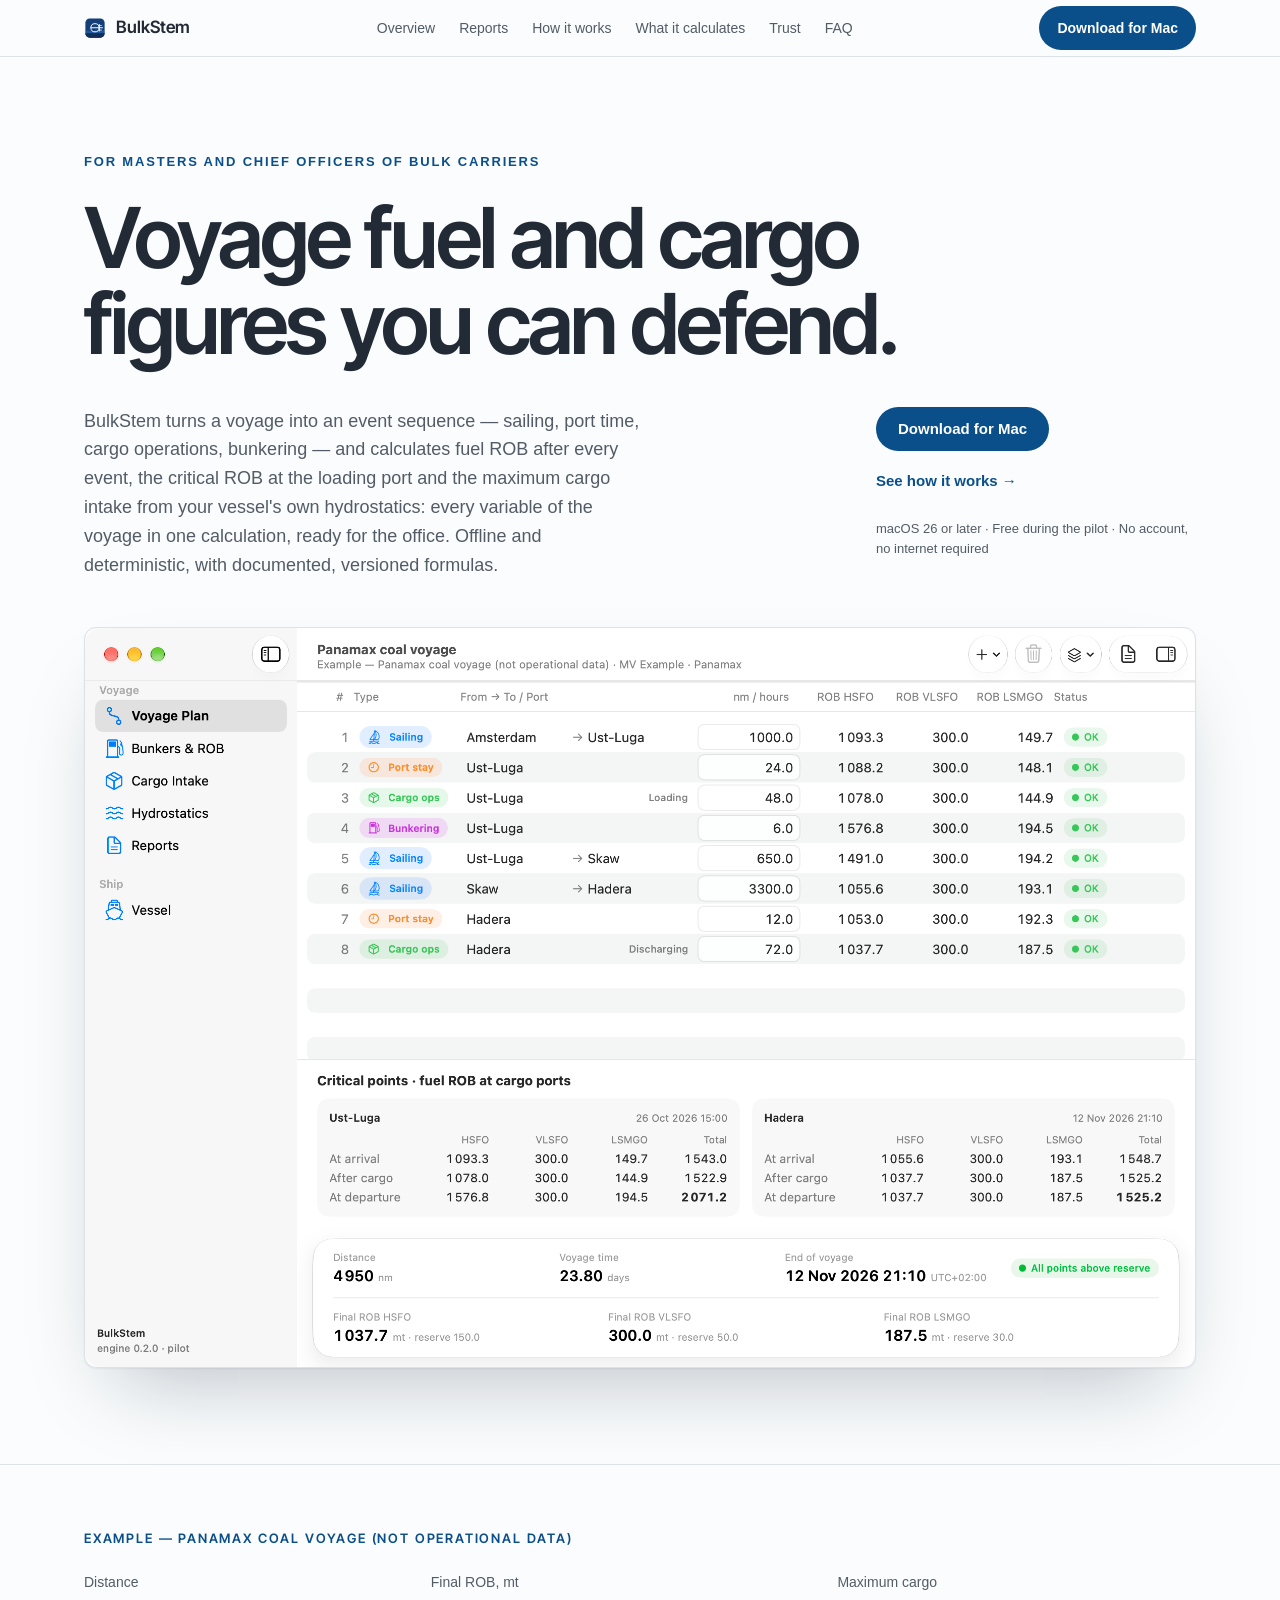
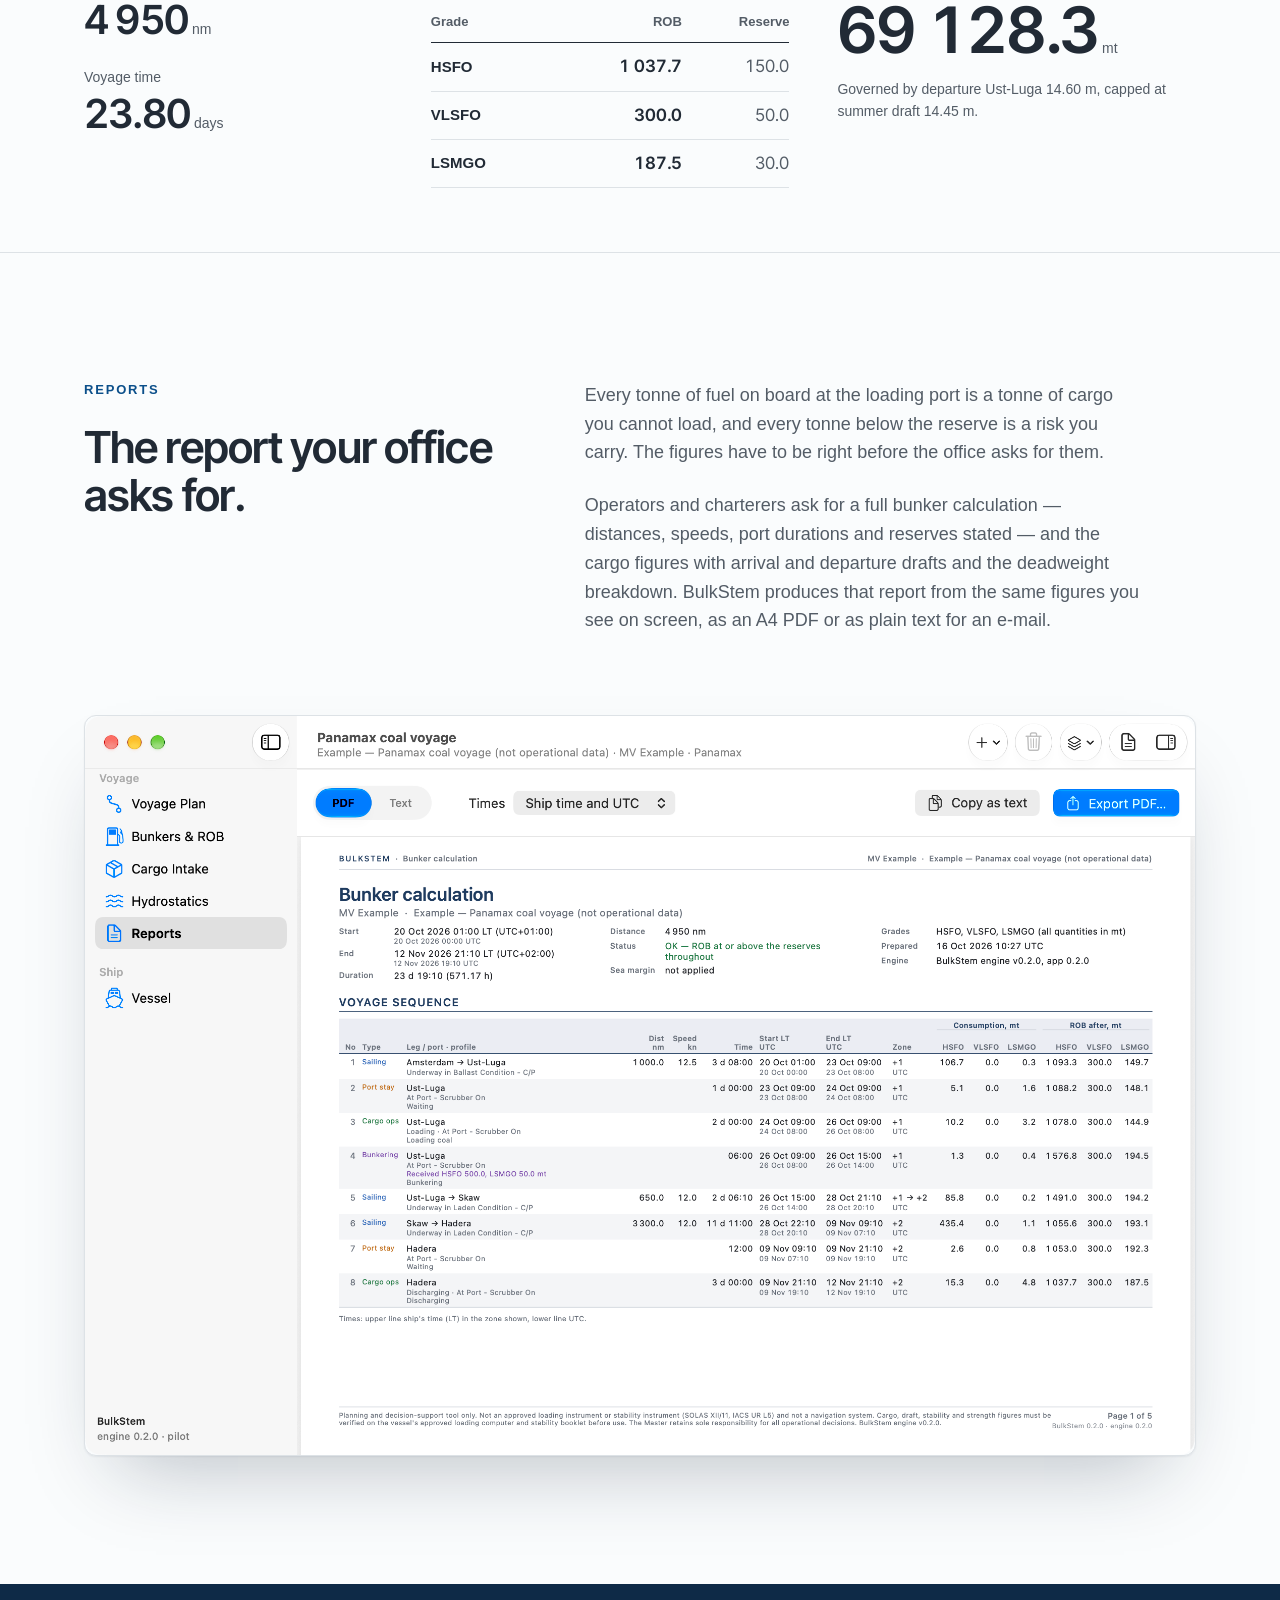
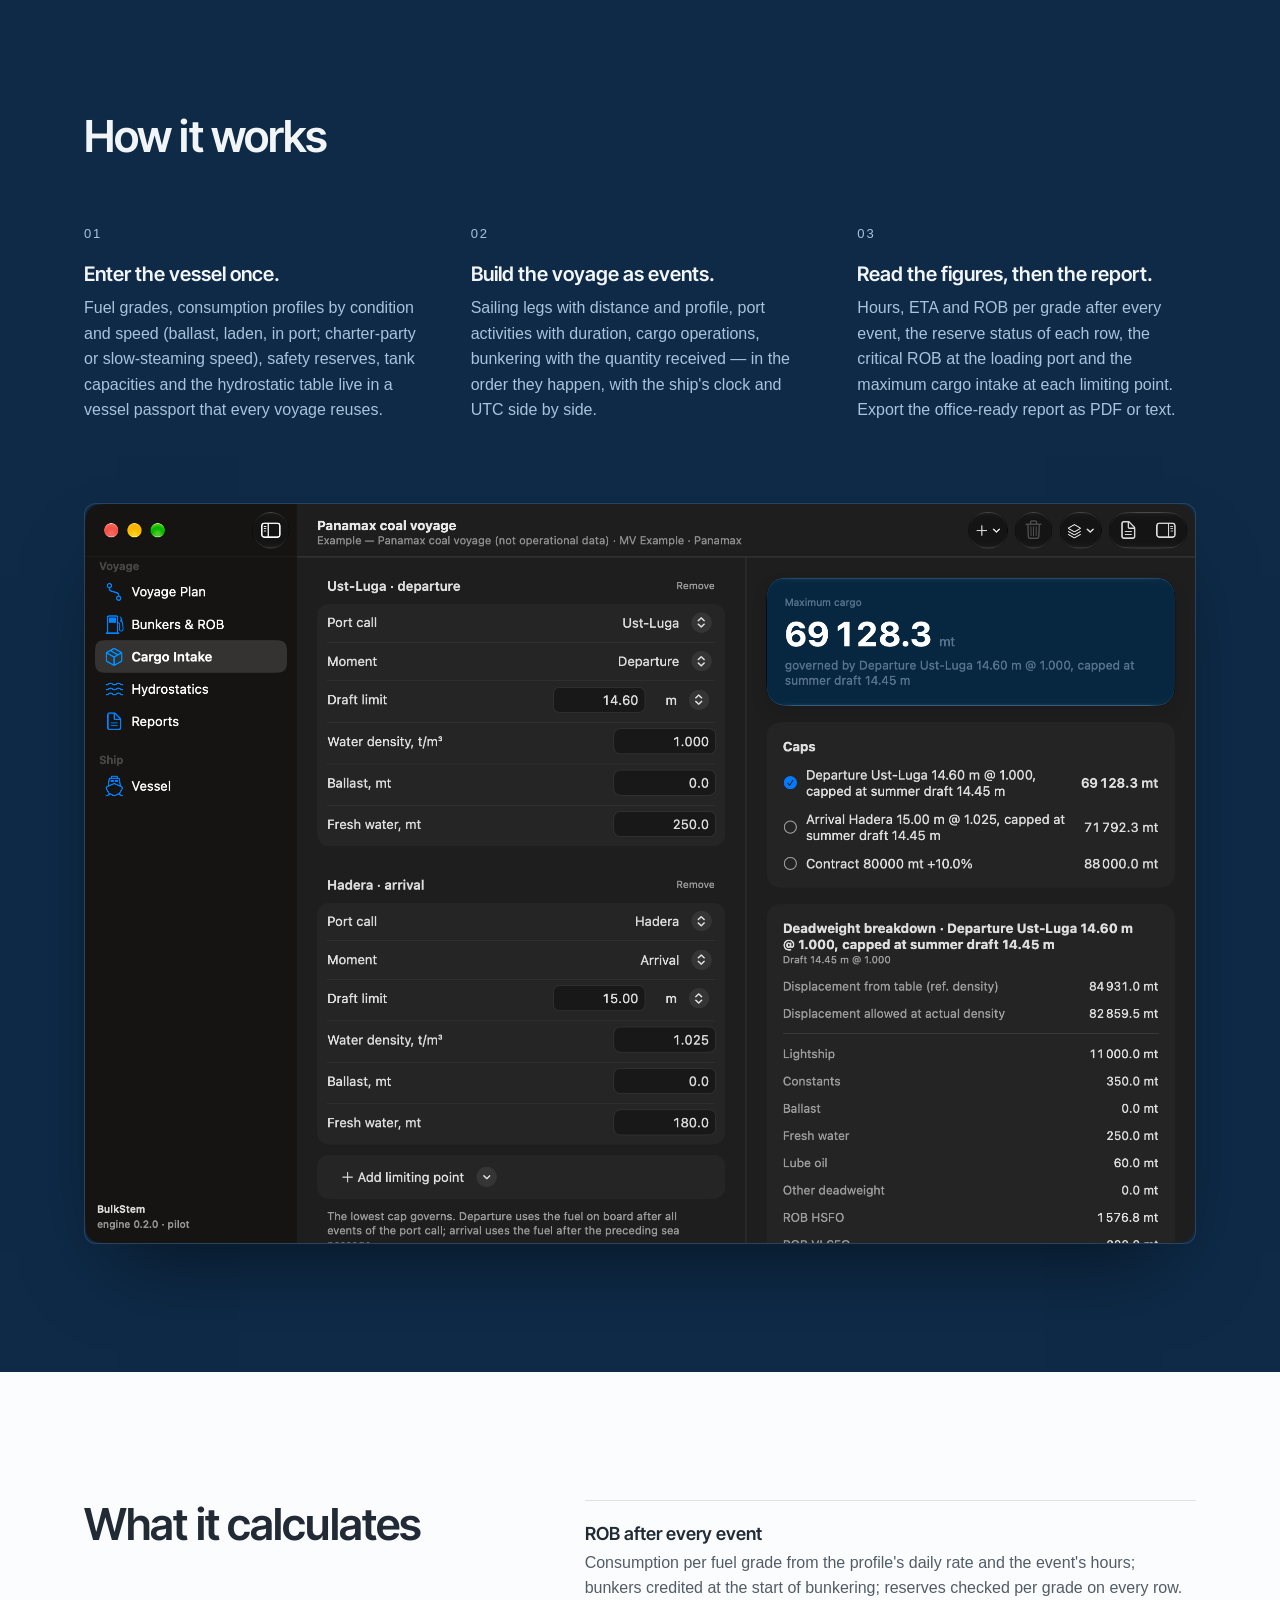
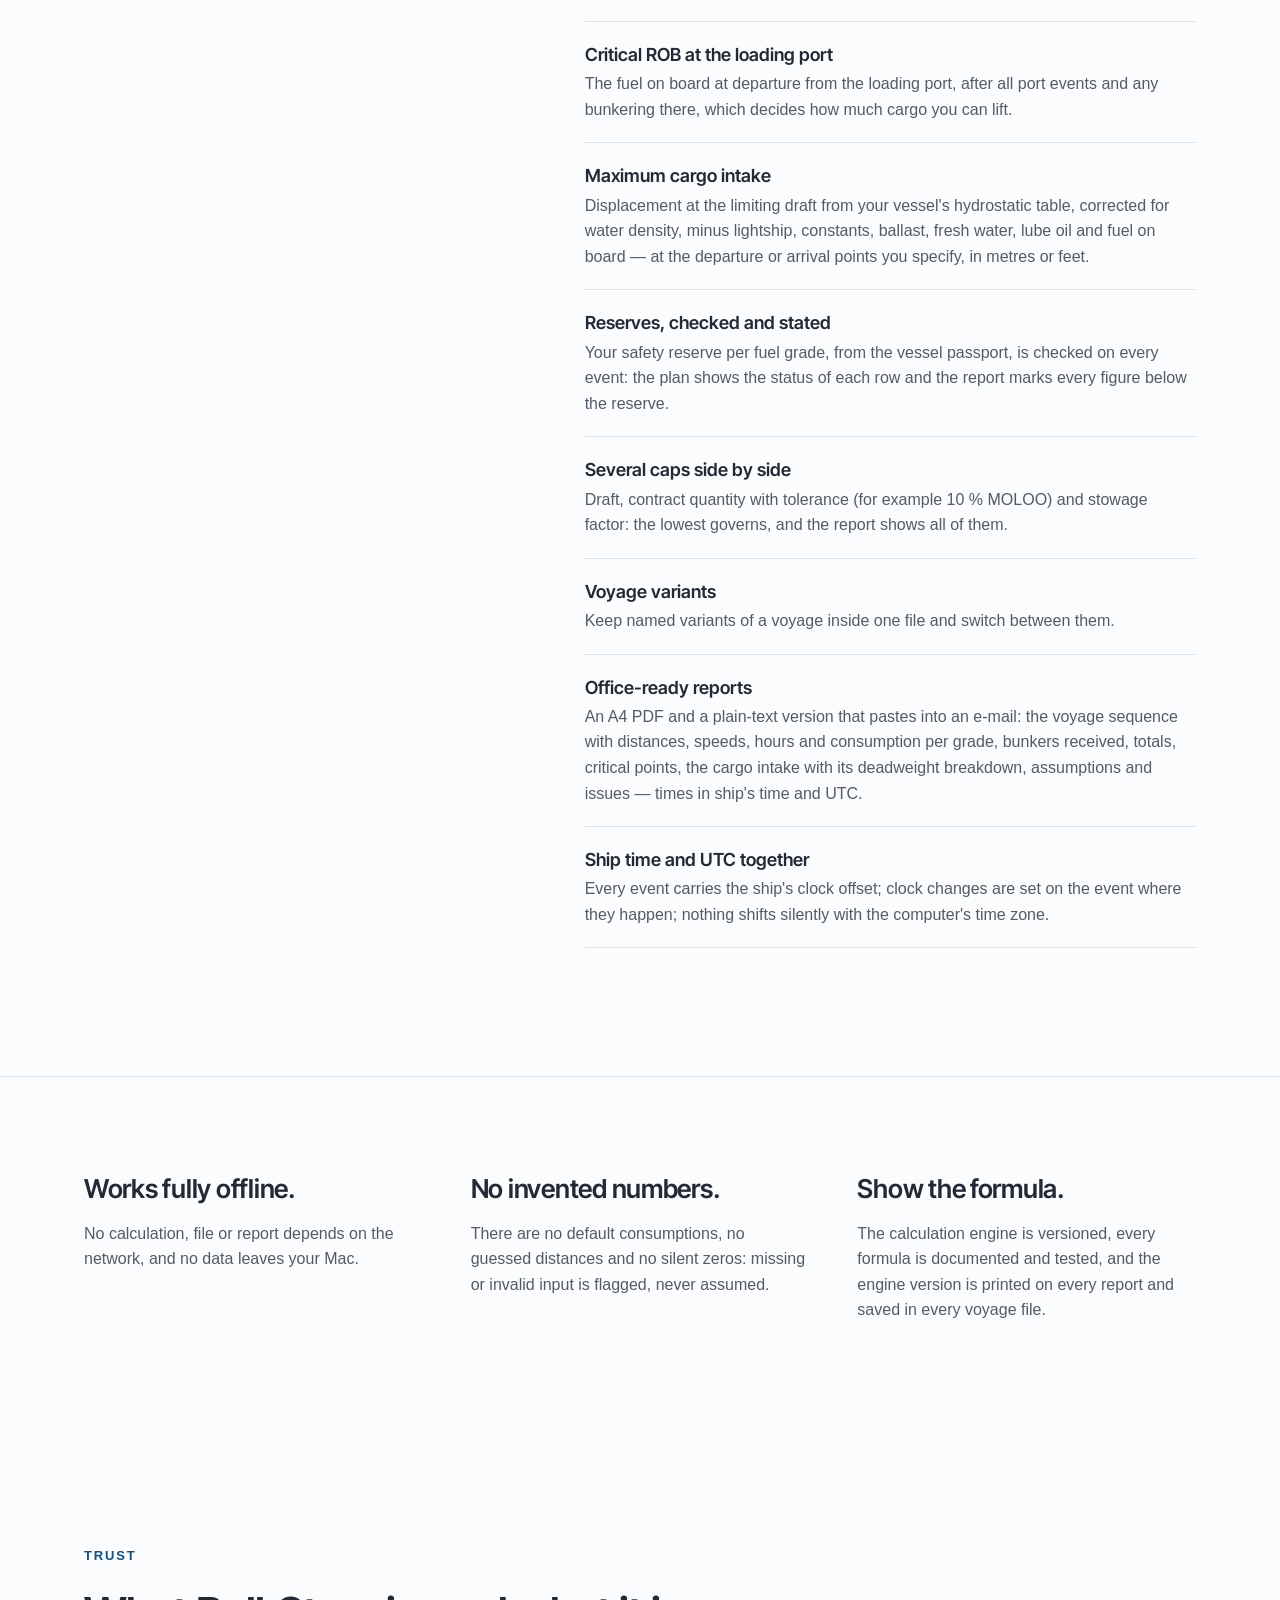
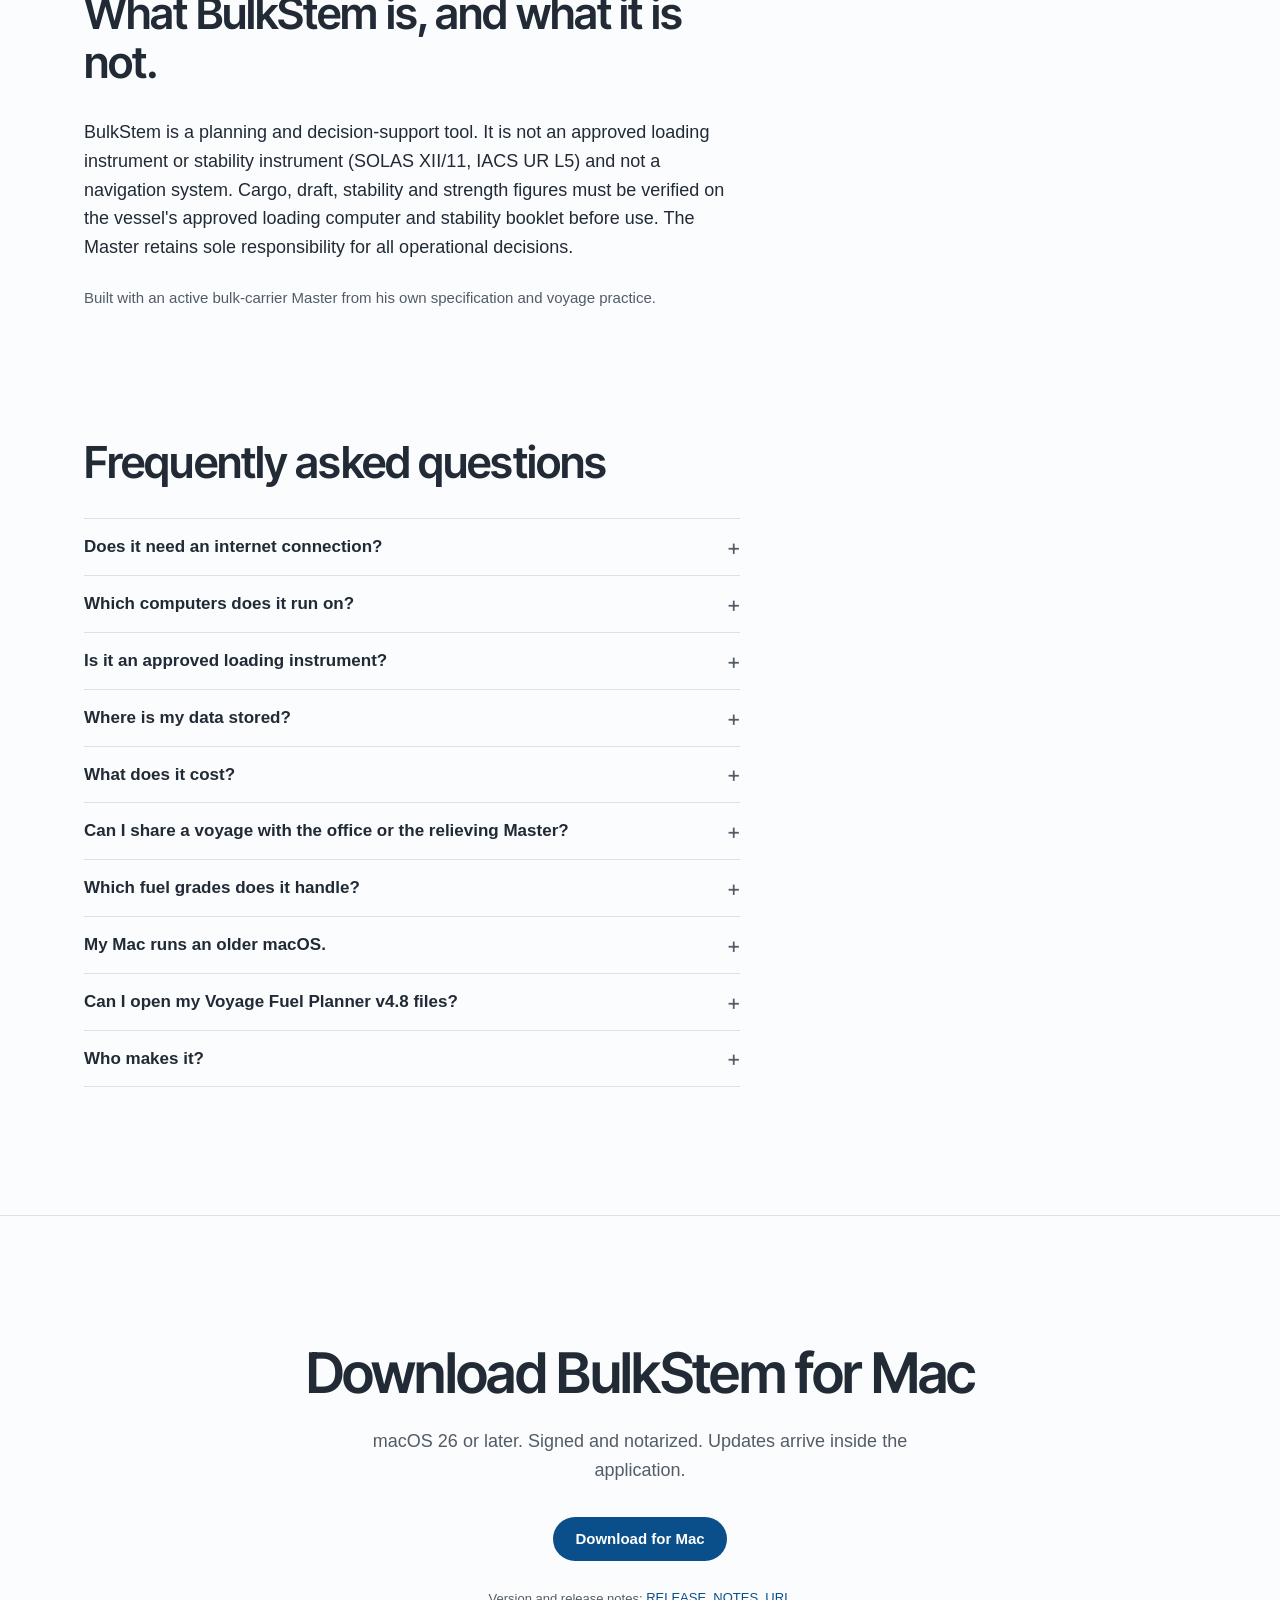
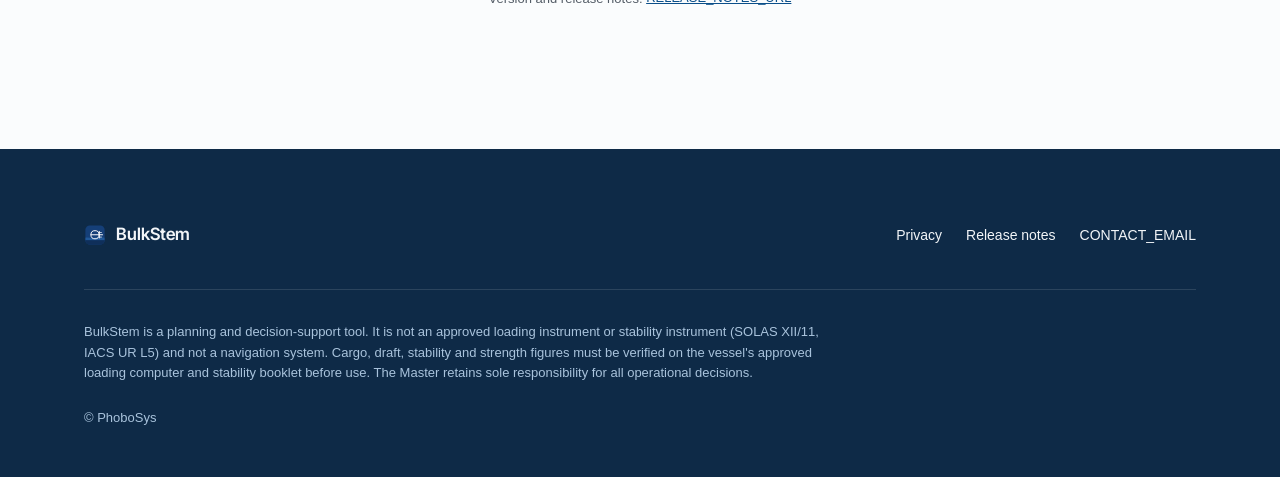
==== commit 8e9cce3f: "Merge 032c36777e999c0453e385c7c94e97fbc5a079bd into f0629cf9b21a12fd75616bcabb73b2a0a35ec76b" ====
--- a/index.html
+++ b/index.html
@@ -4,52 +4,277 @@
 <meta charset="utf-8">
 <meta name="viewport" content="width=device-width, initial-scale=1">
 <title>BulkStem — voyage fuel and cargo planning for bulk-carrier officers</title>
-<meta name="description" content="Fuel ROB after every event, the critical ROB at the loading port and the maximum cargo intake from your vessel's own hydrostatics: every variable of the voyage in one calculation, ready for the office.">
+<meta name="description" content="BulkStem turns a voyage into an event sequence — sailing, port time, cargo operations, bunkering — and calculates fuel ROB after every event, the critical ROB at the loading port and the maximum cargo intake from your vessel's own hydrostatics: every variable of the voyage in one calculation, ready for the office. Offline and deterministic, with documented, versioned formulas.">
 <link rel="canonical" href="https://bulkstem.com/">
 <link rel="icon" type="image/svg+xml" href="img/icon.svg">
 <link rel="icon" type="image/png" sizes="32x32" href="img/favicon-32.png">
 <link rel="apple-touch-icon" sizes="180x180" href="img/apple-touch-icon.png">
-<meta name="theme-color" content="#0E2A47">
+<meta name="theme-color" content="#FAFCFD">
 <meta property="og:type" content="website">
 <meta property="og:title" content="BulkStem — voyage fuel and cargo planning for bulk-carrier officers">
-<meta property="og:description" content="Fuel ROB after every event, the critical ROB at the loading port and the maximum cargo intake from your vessel's own hydrostatics: every variable of the voyage in one calculation, ready for the office.">
+<meta property="og:description" content="BulkStem turns a voyage into an event sequence — sailing, port time, cargo operations, bunkering — and calculates fuel ROB after every event, the critical ROB at the loading port and the maximum cargo intake from your vessel's own hydrostatics: every variable of the voyage in one calculation, ready for the office. Offline and deterministic, with documented, versioned formulas.">
 <meta property="og:url" content="https://bulkstem.com/">
 <meta property="og:image" content="https://bulkstem.com/img/og.png">
 <meta property="og:image:width" content="1200">
 <meta property="og:image:height" content="630">
 <meta name="twitter:card" content="summary_large_image">
+<meta name="twitter:title" content="BulkStem — voyage fuel and cargo planning for bulk-carrier officers">
+<meta name="twitter:description" content="BulkStem turns a voyage into an event sequence — sailing, port time, cargo operations, bunkering — and calculates fuel ROB after every event, the critical ROB at the loading port and the maximum cargo intake from your vessel's own hydrostatics: every variable of the voyage in one calculation, ready for the office. Offline and deterministic, with documented, versioned formulas.">
+<meta name="twitter:image" content="https://bulkstem.com/img/og.png">
+<script type="application/ld+json">
+{"@context":"https://schema.org","@type":"SoftwareApplication","name":"BulkStem","applicationCategory":"BusinessApplication","operatingSystem":"macOS 26 or later","url":"https://bulkstem.com/","image":"https://bulkstem.com/img/og.png","description":"BulkStem turns a voyage into an event sequence — sailing, port time, cargo operations, bunkering — and calculates fuel ROB after every event, the critical ROB at the loading port and the maximum cargo intake from your vessel's own hydrostatics: every variable of the voyage in one calculation, ready for the office. Offline and deterministic, with documented, versioned formulas.","publisher":{"@type":"Organization","name":"PhoboSys"},"offers":{"@type":"Offer","price":"0","priceCurrency":"USD","description":"Free during the pilot"}}
+</script>
 <link rel="preload" href="assets/fonts/inter-tight-latin-wght-normal.woff2" as="font" type="font/woff2" crossorigin>
 <link rel="stylesheet" href="assets/site.css">
+<script>document.documentElement.classList.add("js")</script>
+<script src="assets/site.js" defer></script>
 </head>
 <body>
-
-<main>
-  <section class="hero" aria-labelledby="hero-title">
-    <div class="ruler" aria-hidden="true"></div>
-    <div class="container">
-      <p class="brand"><img src="img/icon.svg" alt="" width="26" height="26">BulkStem</p>
+<!-- Constants replaced by the release pipeline: DOWNLOAD_URL, RELEASE_NOTES_URL, CONTACT_EMAIL — see README.md -->
+<a class="skip-link" href="#main">Skip to content</a>
+
+<header class="site-header">
+  <div class="container">
+    <a class="brand" href="#overview"><img src="img/icon.svg" alt="" width="22" height="22">BulkStem</a>
+    <nav class="site-nav" aria-label="Sections">
+      <ul>
+        <li><a href="#overview">Overview</a></li>
+        <li><a href="#reports">Reports</a></li>
+        <li><a href="#how">How it works</a></li>
+        <li><a href="#calculates">What it calculates</a></li>
+        <li><a href="#trust">Trust</a></li>
+        <li><a href="#faq">FAQ</a></li>
+      </ul>
+    </nav>
+    <a class="button" href="DOWNLOAD_URL">Download for Mac</a>
+  </div>
+</header>
+
+<main id="main">
+
+  <section class="hero" id="overview" aria-labelledby="hero-title">
+    <div class="container">
       <p class="kicker">For Masters and Chief Officers of bulk carriers</p>
       <h1 id="hero-title">Voyage fuel and cargo figures you can defend.</h1>
       <div class="hero-row">
-        <p class="lead">Fuel ROB after every event, the critical ROB at the loading port and the maximum cargo intake from your vessel's own hydrostatics: every variable of the voyage in one calculation, ready for the office.</p>
+        <p class="lead">BulkStem turns a voyage into an event sequence — sailing, port time, cargo operations, bunkering — and calculates fuel ROB after every event, the critical ROB at the loading port and the maximum cargo intake from your vessel's own hydrostatics: every variable of the voyage in one calculation, ready for the office. Offline and deterministic, with documented, versioned formulas.</p>
         <div class="hero-actions">
-          <a class="button" href="https://github.com/PhoboSys/bulkstem-site/releases/latest/download/BulkStem.zip">Download for Mac</a>
-          <p class="small">macOS 26 or later · No account, no internet required</p>
-        </div>
-      </div>
-      <figure class="window">
-        <img src="img/screenshot-plan-dark.png" width="2200" height="1464" fetchpriority="high" alt="BulkStem voyage plan window: the event sequence with ROB per fuel grade after each event and the critical points at the cargo ports">
+          <a class="button" href="DOWNLOAD_URL">Download for Mac</a>
+          <a class="text-link" href="#how">See how it works →</a>
+          <p class="small">macOS 26 or later · Free during the pilot · No account, no internet required</p>
+        </div>
+      </div>
+      <figure class="window-frame">
+        <img src="img/screenshot-plan.png" width="2200" height="1464" fetchpriority="high" alt="BulkStem voyage plan window: the event sequence with ROB per fuel grade after each event and the critical points at the cargo ports">
       </figure>
     </div>
   </section>
+
+  <section class="figures" aria-labelledby="figures-title">
+    <div class="container reveal">
+      <h2 class="kicker" id="figures-title">Example — Panamax coal voyage (not operational data)</h2>
+      <div class="figures-grid">
+        <div class="figure-pair">
+          <p><span class="figure-label">Distance</span><span class="figure-value">4&nbsp;950<span class="unit">nm</span></span></p>
+          <p><span class="figure-label">Voyage time</span><span class="figure-value">23.80<span class="unit">days</span></span></p>
+        </div>
+        <table class="rob-table">
+          <caption>Final ROB, mt</caption>
+          <thead>
+            <tr><th scope="col">Grade</th><th scope="col">ROB</th><th scope="col">Reserve</th></tr>
+          </thead>
+          <tbody>
+            <tr><th scope="row">HSFO</th><td>1&nbsp;037.7</td><td class="reserve">150.0</td></tr>
+            <tr><th scope="row">VLSFO</th><td>300.0</td><td class="reserve">50.0</td></tr>
+            <tr><th scope="row">LSMGO</th><td>187.5</td><td class="reserve">30.0</td></tr>
+          </tbody>
+        </table>
+        <div>
+          <p><span class="figure-label">Maximum cargo</span><span class="figure-value figure-value--xl">69&nbsp;128.3<span class="unit">mt</span></span></p>
+          <p class="figure-note">Governed by departure Ust-Luga 14.60 m, capped at summer draft 14.45 m.</p>
+        </div>
+      </div>
+    </div>
+  </section>
+
+  <section class="section" id="reports" aria-labelledby="reports-title">
+    <div class="container">
+      <div class="split reveal">
+        <div>
+          <p class="kicker">Reports</p>
+          <h2 class="section-title" id="reports-title">The report your office asks for.</h2>
+        </div>
+        <div class="split-body">
+          <p class="text-lg">Every tonne of fuel on board at the loading port is a tonne of cargo you cannot load, and every tonne below the reserve is a risk you carry. The figures have to be right before the office asks for them.</p>
+          <p class="text-lg">Operators and charterers ask for a full bunker calculation — distances, speeds, port durations and reserves stated — and the cargo figures with arrival and departure drafts and the deadweight breakdown. BulkStem produces that report from the same figures you see on screen, as an A4 PDF or as plain text for an e-mail.</p>
+        </div>
+      </div>
+      <figure class="window-frame reveal">
+        <img src="img/screenshot-report.png" width="2200" height="1464" loading="lazy" decoding="async" alt="BulkStem A4 PDF report: the bunker calculation with the voyage sequence, bunkers received, totals and critical points">
+      </figure>
+    </div>
+  </section>
+
+  <section class="section navy" id="how" aria-labelledby="how-title">
+    <div class="container">
+      <h2 class="section-title reveal" id="how-title">How it works</h2>
+      <ol class="steps reveal">
+        <li class="step">
+          <span class="step-number" aria-hidden="true">01</span>
+          <h3>Enter the vessel once.</h3>
+          <p>Fuel grades, consumption profiles by condition and speed (ballast, laden, in port; charter-party or slow-steaming speed), safety reserves, tank capacities and the hydrostatic table live in a vessel passport that every voyage reuses.</p>
+        </li>
+        <li class="step">
+          <span class="step-number" aria-hidden="true">02</span>
+          <h3>Build the voyage as events.</h3>
+          <p>Sailing legs with distance and profile, port activities with duration, cargo operations, bunkering with the quantity received — in the order they happen, with the ship's clock and UTC side by side.</p>
+        </li>
+        <li class="step">
+          <span class="step-number" aria-hidden="true">03</span>
+          <h3>Read the figures, then the report.</h3>
+          <p>Hours, ETA and ROB per grade after every event, the reserve status of each row, the critical ROB at the loading port and the maximum cargo intake at each limiting point. Export the office-ready report as PDF or text.</p>
+        </li>
+      </ol>
+      <figure class="window-frame window-frame--dark reveal">
+        <img src="img/screenshot-cargo-dark.png" width="2200" height="1464" loading="lazy" decoding="async" alt="BulkStem cargo intake window: the maximum cargo at the limiting draft with the deadweight breakdown">
+      </figure>
+    </div>
+  </section>
+
+  <section class="section" id="calculates" aria-labelledby="calculates-title">
+    <div class="container split">
+      <h2 class="section-title calc-title" id="calculates-title">What it calculates</h2>
+      <dl class="calc-list reveal">
+        <div class="calc-item">
+          <dt>ROB after every event</dt>
+          <dd>Consumption per fuel grade from the profile's daily rate and the event's hours; bunkers credited at the start of bunkering; reserves checked per grade on every row.</dd>
+        </div>
+        <div class="calc-item">
+          <dt>Critical ROB at the loading port</dt>
+          <dd>The fuel on board at departure from the loading port, after all port events and any bunkering there, which decides how much cargo you can lift.</dd>
+        </div>
+        <div class="calc-item">
+          <dt>Maximum cargo intake</dt>
+          <dd>Displacement at the limiting draft from your vessel's hydrostatic table, corrected for water density, minus lightship, constants, ballast, fresh water, lube oil and fuel on board — at the departure or arrival points you specify, in metres or feet.</dd>
+        </div>
+        <div class="calc-item">
+          <dt>Reserves, checked and stated</dt>
+          <dd>Your safety reserve per fuel grade, from the vessel passport, is checked on every event: the plan shows the status of each row and the report marks every figure below the reserve.</dd>
+        </div>
+        <div class="calc-item">
+          <dt>Several caps side by side</dt>
+          <dd>Draft, contract quantity with tolerance (for example 10 % MOLOO) and stowage factor: the lowest governs, and the report shows all of them.</dd>
+        </div>
+        <div class="calc-item">
+          <dt>Voyage variants</dt>
+          <dd>Keep named variants of a voyage inside one file and switch between them.</dd>
+        </div>
+        <div class="calc-item">
+          <dt>Office-ready reports</dt>
+          <dd>An A4 PDF and a plain-text version that pastes into an e-mail: the voyage sequence with distances, speeds, hours and consumption per grade, bunkers received, totals, critical points, the cargo intake with its deadweight breakdown, assumptions and issues — times in ship's time and UTC.</dd>
+        </div>
+        <div class="calc-item">
+          <dt>Ship time and UTC together</dt>
+          <dd>Every event carries the ship's clock offset; clock changes are set on the event where they happen; nothing shifts silently with the computer's time zone.</dd>
+        </div>
+      </dl>
+    </div>
+  </section>
+
+  <section class="principles" aria-label="Principles">
+    <div class="container principles-grid reveal">
+      <p class="principle"><strong>Works fully offline.</strong> No calculation, file or report depends on the network, and no data leaves your Mac.</p>
+      <p class="principle"><strong>No invented numbers.</strong> There are no default consumptions, no guessed distances and no silent zeros: missing or invalid input is flagged, never assumed.</p>
+      <p class="principle"><strong>Show the formula.</strong> The calculation engine is versioned, every formula is documented and tested, and the engine version is printed on every report and saved in every voyage file.</p>
+    </div>
+  </section>
+
+  <section class="section trust" id="trust" aria-labelledby="trust-title">
+    <div class="container">
+      <div class="narrow reveal">
+        <p class="kicker">Trust</p>
+        <h2 class="section-title" id="trust-title">What BulkStem is, and what it is not.</h2>
+        <p class="text-lg">BulkStem is a planning and decision-support tool. It is not an approved loading instrument or stability instrument (SOLAS XII/11, IACS UR L5) and not a navigation system. Cargo, draft, stability and strength figures must be verified on the vessel's approved loading computer and stability booklet before use. The Master retains sole responsibility for all operational decisions.</p>
+        <p class="trust-sub">Built with an active bulk-carrier Master from his own specification and voyage practice.</p>
+      </div>
+    </div>
+  </section>
+
+  <section class="section faq" id="faq" aria-labelledby="faq-title">
+    <div class="container">
+      <div class="narrow reveal">
+        <h2 class="section-title" id="faq-title">Frequently asked questions</h2>
+        <div class="faq-list">
+          <details>
+            <summary>Does it need an internet connection?<span class="faq-icon" aria-hidden="true">+</span></summary>
+            <p>No. BulkStem works fully offline. The only network use is checking for application updates, which you can trigger yourself.</p>
+          </details>
+          <details>
+            <summary>Which computers does it run on?<span class="faq-icon" aria-hidden="true">+</span></summary>
+            <p>A Mac with macOS 26 or later today. A Windows version is planned next, then iPad and iPhone; a browser version for ship PCs is under evaluation.</p>
+          </details>
+          <details>
+            <summary>Is it an approved loading instrument?<span class="faq-icon" aria-hidden="true">+</span></summary>
+            <p>No. It is a planning tool: the approved loading computer remains the authority for cargo, draft, stability and strength, and ECDIS for navigation.</p>
+          </details>
+          <details>
+            <summary>Where is my data stored?<span class="faq-icon" aria-hidden="true">+</span></summary>
+            <p>In voyage files on your Mac. A voyage file is self-contained — it carries a copy of the vessel data — so it opens with the same figures on any other Mac running BulkStem.</p>
+          </details>
+          <details>
+            <summary>What does it cost?<span class="faq-icon" aria-hidden="true">+</span></summary>
+            <p>Free during the pilot. Pricing will be announced before the public release.</p>
+          </details>
+          <details>
+            <summary>Can I share a voyage with the office or the relieving Master?<span class="faq-icon" aria-hidden="true">+</span></summary>
+            <p>Yes. Send the voyage file — it is self-contained and opens with the same figures on any Mac running BulkStem — or send the PDF or the text report.</p>
+          </details>
+          <details>
+            <summary>Which fuel grades does it handle?<span class="faq-icon" aria-hidden="true">+</span></summary>
+            <p>The grades you define in the vessel passport, typically HFO, VLSFO and LSMGO. Every consumption profile has a daily rate per grade, and every ROB, reserve and critical point is shown per grade.</p>
+          </details>
+          <details>
+            <summary>My Mac runs an older macOS.<span class="faq-icon" aria-hidden="true">+</span></summary>
+            <p>BulkStem needs macOS 26 or later. Every Mac with Apple silicon (2020 onward) and the last Intel models — the 16-inch MacBook Pro (2019), the four-port 13-inch MacBook Pro (2020), the iMac (2020) and the Mac Pro (2019) — can update to it free of charge. For older computers and for ship PCs, a browser version is planned.</p>
+          </details>
+          <details>
+            <summary>Can I open my Voyage Fuel Planner v4.8 files?<span class="faq-icon" aria-hidden="true">+</span></summary>
+            <p>Yes. Projects and condition files are imported, and BulkStem reports what the old format did not store.</p>
+          </details>
+          <details>
+            <summary>Who makes it?<span class="faq-icon" aria-hidden="true">+</span></summary>
+            <p>PhoboSys, with the Master who wrote the original specification. Contact: <a href="mailto:CONTACT_EMAIL">CONTACT_EMAIL</a>.</p>
+          </details>
+        </div>
+      </div>
+    </div>
+  </section>
+
+  <section class="section download" id="download" aria-labelledby="download-title">
+    <div class="container reveal">
+      <h2 class="download-title" id="download-title">Download BulkStem for Mac</h2>
+      <p class="lead">macOS 26 or later. Signed and notarized. Updates arrive inside the application.</p>
+      <a class="button" href="DOWNLOAD_URL">Download for Mac</a>
+      <p class="small">Version and release notes: <a href="RELEASE_NOTES_URL">RELEASE_NOTES_URL</a></p>
+    </div>
+  </section>
+
 </main>
 
 <footer class="site-footer">
   <div class="container">
-    <p class="disclaimer">Planning and decision-support tool only. Not an approved loading instrument or stability instrument (SOLAS XII/11, IACS UR L5) and not a navigation system. Cargo, draft, stability and strength figures must be verified on the vessel's approved loading computer and stability booklet before use. The Master retains sole responsibility for all operational decisions.</p>
-    <p class="copyright">© 2026 PhoboSys</p>
+    <div class="footer-row">
+      <a class="brand" href="#overview"><img src="img/icon.svg" alt="" width="22" height="22">BulkStem</a>
+      <ul class="footer-links">
+        <li><a href="privacy.html">Privacy</a></li>
+        <li><a href="RELEASE_NOTES_URL">Release notes</a></li>
+        <li><a href="mailto:CONTACT_EMAIL">CONTACT_EMAIL</a></li>
+      </ul>
+    </div>
+    <hr class="footer-rule">
+    <p class="disclaimer">BulkStem is a planning and decision-support tool. It is not an approved loading instrument or stability instrument (SOLAS XII/11, IACS UR L5) and not a navigation system. Cargo, draft, stability and strength figures must be verified on the vessel's approved loading computer and stability booklet before use. The Master retains sole responsibility for all operational decisions.</p>
+    <p class="copyright">© PhoboSys</p>
   </div>
 </footer>
-
 </body>
 </html>
--- a/assets/site.css
+++ b/assets/site.css
@@ -1,4 +1,4 @@
-/* bulkstem.com — one hero section and the download (D-229); hand-written, no scripts. Type and palette from the landing drafts (D-041, D-043). */
+/* bulkstem.com — hand-written stylesheet. Light theme always (D-043); design /v2 (D-041). */
 
 @font-face {
   font-family: "Inter Tight";
@@ -12,16 +12,18 @@
   --bg: #FAFCFD;
   --ink: #212A35;
   --muted: #535C66;
+  --rule: #DDE2E6;
+  --accent: #0B4F8A;
+  --accent-ink: #FFFFFF;
   --navy: #0E2A47;
-  --navy-deep: #0A1F36;
   --navy-ink: #F2F5F8;
   --navy-muted: #A9C3DC;
-  --action: #5EA6E0;
-  --action-hover: #7FB8E8;
-  --action-ink: #0B1F3A;
+  --navy-rule: rgba(255, 255, 255, .12);
+  --radius: 12px;
   --container: 1160px;
   --gutter: 24px;
-  --overlap: 200px;
+  --s1: 8px; --s2: 16px; --s3: 24px; --s4: 32px; --s5: 40px; --s6: 48px;
+  --s8: 64px; --s10: 80px; --s12: 96px; --s16: 128px;
   --font-body: -apple-system, "SF Pro", "Segoe UI", Roboto, sans-serif;
   --font-display: "Inter Tight", -apple-system, "SF Pro", "Segoe UI", Roboto, sans-serif;
   color-scheme: light;
@@ -29,7 +31,12 @@
 
 *, *::before, *::after { box-sizing: border-box; }
 
-html { -webkit-text-size-adjust: 100%; text-size-adjust: 100%; }
+html {
+  -webkit-text-size-adjust: 100%;
+  text-size-adjust: 100%;
+  scroll-behavior: smooth;
+  scroll-padding-top: 72px;
+}
 
 body {
   margin: 0;
@@ -41,143 +48,348 @@
 }
 
 img { display: block; max-width: 100%; height: auto; }
-p, figure, h1 { margin: 0; }
+
+a { color: var(--accent); }
+
+h1, h2, h3 { margin: 0; font-family: var(--font-display); font-weight: 600; color: inherit; }
+p, dl, dd, figure { margin: 0; }
+
+:focus-visible { outline: 2px solid var(--accent); outline-offset: 2px; }
+.navy :focus-visible, .site-footer :focus-visible { outline-color: var(--navy-ink); }
 
 .container {
-  position: relative;
   width: 100%;
   max-width: var(--container);
   margin: 0 auto;
   padding: 0 var(--gutter);
 }
 
-/* The hero: a navy first screen, the application window straddling into the light footer */
-.hero {
-  display: flow-root; /* keeps the window's negative margin inside the hero, so the window really overlaps the footer */
-  position: relative;
-  padding: 28px 0 0;
-  background: linear-gradient(180deg, var(--navy-deep) 0%, var(--navy) 62%);
+.skip-link {
+  position: absolute;
+  left: var(--s2);
+  top: -100px;
+  z-index: 100;
+  padding: 12px var(--s2);
+  background: var(--accent);
+  color: var(--accent-ink);
+  border-radius: 8px;
+  text-decoration: none;
+  font-weight: 600;
+}
+.skip-link:focus { top: 8px; }
+
+.visually-hidden {
+  position: absolute !important;
+  width: 1px; height: 1px;
+  padding: 0; margin: -1px;
+  overflow: hidden; clip: rect(0 0 0 0);
+  white-space: nowrap; border: 0;
+}
+
+/* Header */
+.site-header {
+  position: sticky;
+  top: 0;
+  z-index: 50;
+  height: 57px;
+  background: rgba(250, 252, 253, .88);
+  -webkit-backdrop-filter: blur(24px);
+  backdrop-filter: blur(24px);
+  border-bottom: 1px solid var(--rule);
+}
+.site-header .container {
+  height: 100%;
+  display: flex;
+  align-items: center;
+  justify-content: space-between;
+  gap: var(--s3);
+}
+.brand {
+  display: inline-flex;
+  align-items: center;
+  gap: 10px;
+  min-height: 44px;
+  color: var(--ink);
+  text-decoration: none;
+  font-family: var(--font-display);
+  font-weight: 600;
+  font-size: 17px;
+}
+.brand img { width: 22px; height: 22px; }
+.site-nav { display: none; }
+.site-nav ul { display: flex; gap: var(--s3); margin: 0; padding: 0; list-style: none; }
+.site-nav a {
+  display: inline-flex;
+  align-items: center;
+  min-height: 44px;
+  color: var(--muted);
+  font-size: 14px;
+  text-decoration: none;
+}
+.site-nav a:hover { color: var(--ink); }
+@media (min-width: 1100px) { .site-nav { display: block; } }
+
+/* Buttons and links */
+.button {
+  display: inline-flex;
+  align-items: center;
+  justify-content: center;
+  min-height: 44px;
+  padding: 0 22px;
+  border-radius: 999px;
+  background: var(--accent);
+  color: var(--accent-ink);
+  font-weight: 600;
+  font-size: 15px;
+  text-decoration: none;
+  white-space: nowrap;
+}
+.button:hover { background: #093F6F; }
+.site-header .button { padding: 0 18px; font-size: 14px; }
+.text-link {
+  display: inline-flex;
+  align-items: center;
+  min-height: 44px;
+  color: var(--accent);
+  font-weight: 600;
+  font-size: 15px;
+  text-decoration: none;
+}
+.text-link:hover { text-decoration: underline; }
+
+/* Shared type */
+.kicker {
+  margin-bottom: var(--s3);
+  color: var(--accent);
+  font-size: 13px;
+  font-weight: 600;
+  line-height: 1.4;
+  letter-spacing: .14em;
+  text-transform: uppercase;
+}
+.section { padding: var(--s16) 0; }
+.section-title { font-size: 44px; line-height: 1.1; letter-spacing: -.02em; }
+.lead, .text-lg { font-size: 18px; line-height: 1.6; color: var(--muted); max-width: 556px; }
+.small { font-size: 13px; line-height: 1.6; color: var(--muted); }
+
+/* Window frames: the screenshots carry their own macOS title bar; nothing is drawn around them */
+.window-frame {
+  overflow: hidden;
+  border: 1px solid var(--rule);
+  border-radius: var(--radius);
+  background: var(--bg);
+  box-shadow: 0 1px 2px rgba(15, 30, 50, .06), 0 40px 80px -32px rgba(15, 30, 50, .28);
+}
+.window-frame img { width: 100%; }
+.window-frame--dark {
+  border-color: rgba(255, 255, 255, .12);
+  background: var(--navy);
+  box-shadow: 0 40px 80px -32px rgba(0, 0, 0, .55);
+}
+
+/* Hero */
+.hero { padding: var(--s12) 0; }
+.hero h1 {
+  font-size: 84px;
+  line-height: 1.02;
+  letter-spacing: -.035em;
+  max-width: 13em;
+  text-wrap: balance;
+}
+.hero-row { display: grid; gap: var(--s4); margin-top: var(--s5); }
+.hero-row .lead { margin: 0; }
+.hero-actions { display: flex; flex-direction: column; align-items: flex-start; gap: var(--s1); }
+.hero-actions .small { margin-top: var(--s1); max-width: 320px; }
+.hero .window-frame { margin-top: var(--s6); }
+@media (min-width: 900px) {
+  .hero-row { grid-template-columns: minmax(0, 556px) auto; justify-content: space-between; align-items: start; }
+}
+
+/* Example figures strip */
+.figures { padding: var(--s8) 0; border-top: 1px solid var(--rule); border-bottom: 1px solid var(--rule); }
+.figures-grid { display: grid; gap: var(--s5); }
+.figure-label { display: block; color: var(--muted); font-size: 14px; margin-bottom: 4px; }
+.figure-value {
+  font-family: var(--font-display);
+  font-weight: 600;
+  font-size: 40px;
+  line-height: 1.1;
+  letter-spacing: -.02em;
+  white-space: nowrap;
+}
+.figure-value .unit { font-family: var(--font-body); font-weight: 400; font-size: 14px; letter-spacing: 0; color: var(--muted); margin-left: 4px; }
+.figure-pair { display: grid; gap: var(--s3); align-content: start; }
+.figure-value--xl { font-size: 64px; line-height: 1; letter-spacing: -.03em; }
+.figure-note { margin-top: var(--s2); font-size: 14px; line-height: 1.6; color: var(--muted); max-width: 360px; }
+.rob-table { width: 100%; max-width: 360px; border-collapse: collapse; font-size: 15px; }
+.rob-table caption { text-align: left; color: var(--muted); font-size: 14px; padding-bottom: var(--s1); }
+.rob-table th, .rob-table td { padding: 10px 0; border-bottom: 1px solid var(--rule); text-align: right; }
+.rob-table th:first-child, .rob-table td:first-child { text-align: left; }
+.rob-table thead th { font-size: 13px; font-weight: 600; color: var(--muted); border-bottom-color: var(--ink); }
+.rob-table tbody th { font-weight: 600; }
+.rob-table td { font-family: var(--font-display); font-weight: 600; font-size: 17px; }
+.rob-table td.reserve { font-weight: 400; color: var(--muted); }
+@media (min-width: 900px) {
+  .figures-grid { grid-template-columns: 1fr 1.2fr 1.2fr; gap: var(--s6); }
+}
+
+/* Two-column editorial sections */
+.split { display: grid; gap: var(--s4); }
+.split-body { display: grid; gap: var(--s3); }
+.split + .window-frame, .split ~ .window-frame { margin-top: var(--s10); }
+@media (min-width: 900px) {
+  .split { grid-template-columns: 5fr 7fr; gap: var(--s8); }
+}
+
+/* Navy section: How it works */
+.navy { background: var(--navy); color: var(--navy-ink); }
+.steps { display: grid; gap: var(--s5); margin: var(--s8) 0 0; padding: 0; list-style: none; }
+.step-number { display: block; margin-bottom: var(--s2); color: var(--navy-muted); font-size: 13px; letter-spacing: .14em; }
+.step h3 { font-size: 20px; line-height: 1.3; margin-bottom: var(--s1); }
+.step p { color: var(--navy-muted); }
+.navy .window-frame { margin-top: var(--s10); }
+@media (min-width: 900px) {
+  .steps { grid-template-columns: repeat(3, 1fr); gap: var(--s6); }
+}
+
+/* What it calculates */
+.calc-list { border-top: 1px solid var(--rule); }
+.calc-item { padding: 20px 0; border-bottom: 1px solid var(--rule); }
+.calc-item dt { font-family: var(--font-display); font-size: 18px; font-weight: 600; line-height: 1.4; margin-bottom: 4px; }
+.calc-item dd { color: var(--muted); }
+@media (min-width: 900px) {
+  .calc-title { position: sticky; top: 80px; align-self: start; }
+}
+
+/* Principles */
+.principles { padding: var(--s12) 0; border-top: 1px solid var(--rule); }
+.principles-grid { display: grid; gap: var(--s5); }
+.principle { color: var(--muted); }
+.principle strong {
+  display: block;
+  margin-bottom: var(--s2);
+  font-family: var(--font-display);
+  font-size: 26px;
+  line-height: 1.2;
+  font-weight: 600;
+  letter-spacing: -.01em;
+  color: var(--ink);
+}
+@media (min-width: 900px) {
+  .principles-grid { grid-template-columns: repeat(3, 1fr); gap: var(--s6); }
+}
+
+/* Narrow columns: Trust and FAQ */
+.narrow { max-width: 656px; }
+.trust .section-title { margin-bottom: var(--s4); }
+.trust .text-lg { max-width: none; color: var(--ink); }
+.trust-sub { margin-top: var(--s3); font-size: 15px; color: var(--muted); }
+.faq { padding-top: 0; }
+.faq .section-title { margin-bottom: var(--s4); }
+.faq-list { border-top: 1px solid var(--rule); }
+.faq-list details { border-bottom: 1px solid var(--rule); }
+.faq-list summary {
+  display: flex;
+  align-items: center;
+  justify-content: space-between;
+  gap: var(--s2);
+  min-height: 44px;
+  padding: var(--s2) 0;
+  font-size: 17px;
+  font-weight: 600;
+  line-height: 1.4;
+  cursor: pointer;
+  list-style: none;
+}
+.faq-list summary::-webkit-details-marker { display: none; }
+.faq-icon {
+  flex: none;
+  font-family: var(--font-display);
+  font-size: 22px;
+  font-weight: 400;
+  line-height: 1;
+  color: var(--muted);
+  transition: transform .2s ease;
+}
+.faq-list details[open] .faq-icon { transform: rotate(45deg); }
+.faq-list details p { padding: 0 0 var(--s2); color: var(--muted); }
+
+/* Download */
+.download { text-align: center; border-top: 1px solid var(--rule); }
+.download-title { font-size: 56px; line-height: 1.05; letter-spacing: -.03em; }
+.download .lead { margin: var(--s3) auto var(--s4); }
+.download .small { margin-top: var(--s2); }
+.download .small a { display: inline-flex; align-items: center; min-height: 44px; }
+
+/* Footer */
+.site-footer { background: var(--navy); color: var(--navy-ink); padding: var(--s8) 0 var(--s6); }
+.footer-row { display: flex; flex-wrap: wrap; align-items: center; justify-content: space-between; gap: var(--s2); }
+.site-footer .brand { color: var(--navy-ink); }
+.footer-links { display: flex; flex-wrap: wrap; gap: 0 var(--s3); margin: 0; padding: 0; list-style: none; }
+.footer-links a {
+  display: inline-flex;
+  align-items: center;
+  min-height: 44px;
   color: var(--navy-ink);
-}
-
-/* A draft-marks scale down the edge of the hero: the one graphic signature */
-.ruler {
-  position: absolute;
-  top: 0;
-  bottom: 0;
-  right: 0;
-  width: 22px;
-  background-image:
-    repeating-linear-gradient(to bottom, rgba(169, 195, 220, .30) 0 1px, transparent 1px 12px),
-    repeating-linear-gradient(to bottom, rgba(169, 195, 220, .60) 0 1px, transparent 1px 60px);
-  background-size: 10px 100%, 22px 100%;
-  background-repeat: no-repeat;
-  background-position: right top;
-}
-
-.brand {
-  display: flex;
-  align-items: center;
-  gap: 10px;
-  font-family: var(--font-display);
-  font-weight: 600;
-  font-size: 18px;
-}
-
-.kicker {
-  margin-top: 64px;
-  color: var(--navy-muted);
-  font-size: 13px;
-  font-weight: 600;
-  letter-spacing: .08em;
-  text-transform: uppercase;
-}
-
-h1 {
-  margin-top: 18px;
-  max-width: 13em;
-  font-family: var(--font-display);
-  font-weight: 600;
-  font-size: 84px;
-  line-height: 1.04;
-  letter-spacing: -.025em;
-}
-
-.hero-row {
-  display: grid;
-  grid-template-columns: minmax(0, 1fr) auto;
-  gap: 64px;
-  align-items: end;
-  margin-top: 36px;
-}
-
-.lead {
-  max-width: 36em;
-  color: var(--navy-muted);
-  font-size: 19px;
-  line-height: 1.55;
-}
-
-.hero-actions { display: grid; justify-items: start; gap: 12px; }
-
-.button {
-  display: inline-flex;
-  align-items: center;
-  justify-content: center;
-  min-height: 58px;
-  padding: 0 38px;
-  border-radius: 999px;
-  background: var(--action);
-  color: var(--action-ink);
-  font-weight: 600;
-  font-size: 18px;
-  text-decoration: none;
-  white-space: nowrap;
-  transition: background-color .15s ease;
-}
-.button:hover { background: var(--action-hover); }
-.button:focus-visible { outline: 2px solid var(--navy-ink); outline-offset: 3px; }
-
-.small { color: var(--navy-muted); font-size: 13.5px; }
-
-.window {
-  position: relative;
-  z-index: 1;
-  margin-top: 56px;
-  margin-bottom: calc(-1 * var(--overlap));
-  border-radius: 12px;
-  overflow: hidden;
-  box-shadow: 0 0 0 1px rgba(255, 255, 255, .10), 0 40px 90px rgba(6, 20, 36, .45);
-  animation: rise .7s cubic-bezier(.2, .7, .2, 1) both;
-}
-
-@keyframes rise {
-  from { opacity: 0; transform: translateY(16px); }
-  to { opacity: 1; transform: none; }
-}
-
-/* The footer: the honest boundaries, word for word (docs/product/disclaimers.md) */
-.site-footer { padding: calc(var(--overlap) + 48px) 0 48px; color: var(--muted); font-size: 13.5px; }
-.disclaimer { max-width: 62em; }
-.copyright { margin-top: 12px; }
-
-@media (max-width: 1000px) {
-  h1 { font-size: 64px; }
-  .hero-row { grid-template-columns: 1fr; gap: 28px; }
-}
-
+  font-size: 14px;
+  text-decoration: none;
+}
+.footer-links a:hover { text-decoration: underline; }
+.footer-rule { margin: var(--s4) 0; border: 0; border-top: 1px solid var(--navy-rule); }
+.disclaimer { max-width: 768px; font-size: 13px; line-height: 1.6; color: var(--navy-muted); }
+.copyright { margin-top: var(--s3); font-size: 13px; color: var(--navy-muted); }
+
+/* Privacy page */
+.page { padding: var(--s12) 0 var(--s16); }
+.page h1 { font-size: 44px; line-height: 1.1; letter-spacing: -.02em; margin-bottom: var(--s4); }
+.page h2 { font-size: 20px; margin: var(--s5) 0 var(--s1); }
+.page p { color: var(--muted); max-width: 656px; }
+.page .back { margin-top: var(--s5); }
+
+/* Reveal fade: only when scripts run, never under reduced motion */
+html.js .reveal { opacity: 0; transform: translateY(12px); transition: opacity .6s ease, transform .6s ease; }
+html.js .reveal.is-visible { opacity: 1; transform: none; }
+
+/* Medium screens */
+@media (max-width: 1099px) {
+  .hero h1 { font-size: 64px; }
+}
+
+/* Phones */
 @media (max-width: 639px) {
-  :root { --overlap: 64px; --gutter: 16px; }
-  h1 { font-size: 42px; }
-  .kicker { margin-top: 40px; font-size: 11px; letter-spacing: .06em; }
-  .lead { font-size: 17px; }
-  .button { width: 100%; }
-  .hero-actions { justify-items: stretch; text-align: center; }
-  .window { margin-top: 36px; }
-  .ruler { display: none; }
+  .hero { padding: 40px 0 var(--s8); }
+  .hero h1 { font-size: 42px; letter-spacing: -.03em; }
+  .hero-row { margin-top: var(--s3); gap: var(--s3); }
+  .hero-row .lead, .lead, .text-lg { font-size: 16px; }
+  .hero .window-frame { margin-top: var(--s4); }
+  .hero-actions, .download-actions { align-items: stretch; max-width: 320px; }
+  .hero-actions .button, .download .button { width: 100%; max-width: 320px; }
+  .section { padding: var(--s10) 0; }
+  .section-title { font-size: 32px; }
+  .download-title { font-size: 36px; }
+  .figure-value--xl { font-size: 36px; }
+  .figures { padding: var(--s5) 0; }
+  .principles { padding: var(--s8) 0; }
+  .principle strong { font-size: 22px; }
+  .page h1 { font-size: 32px; }
+}
+@media (max-width: 479px) {
+  :root { --gutter: 16px; }
+  .site-header .button { padding: 0 14px; }
 }
 
 @media (prefers-reduced-motion: reduce) {
-  .window { animation: none; }
-  .button { transition: none; }
-}
+  html { scroll-behavior: auto; }
+  html.js .reveal { opacity: 1; transform: none; transition: none; }
+  .faq-icon { transition: none; }
+}
+
+@media print {
+  .site-header, .skip-link { display: none; }
+  html.js .reveal { opacity: 1; transform: none; }
+  .window-frame, .window-frame--dark { box-shadow: none; }
+  details > *:not(summary) { display: block; }
+  details::details-content { content-visibility: visible; display: block; }
+  .faq-icon { display: none; }
+  .section, .principles { padding: var(--s5) 0; }
+}
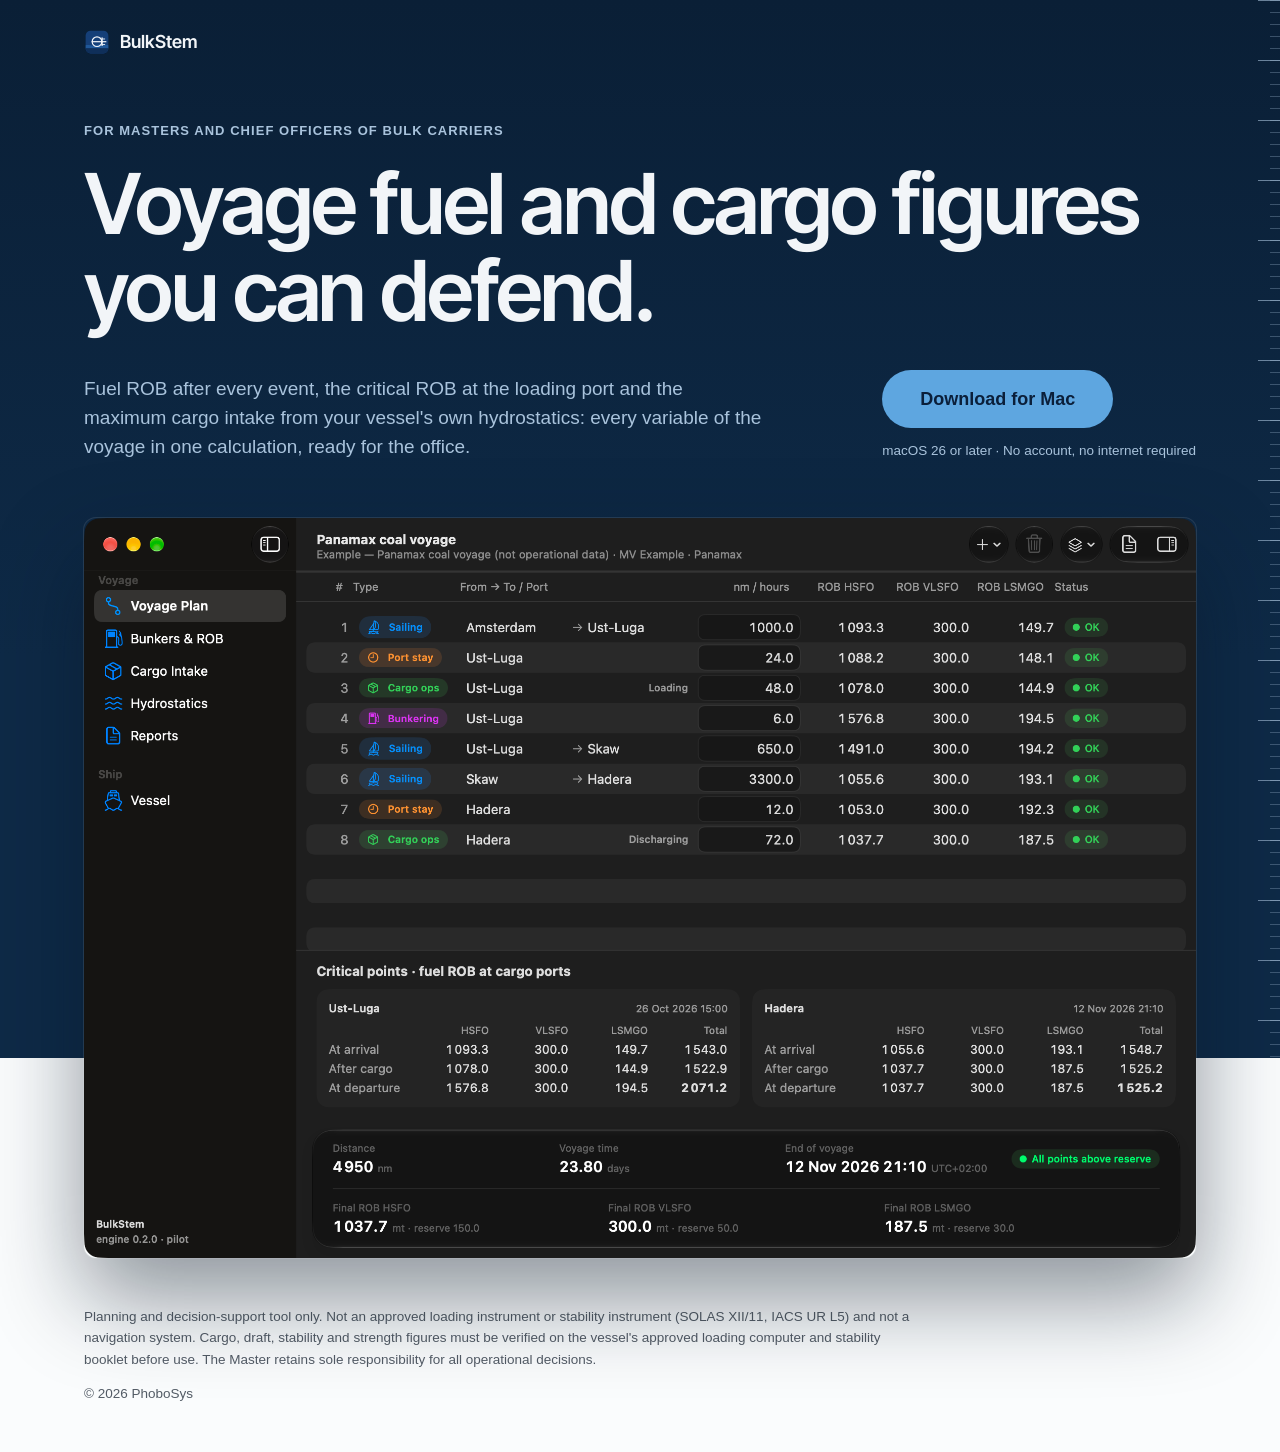
==== commit 9f989e66: "feat(site): one hero section and the download button (D-229) (#2) Approved by Roman on 2026-11-09; m" ====
--- a/index.html
+++ b/index.html
@@ -4,277 +4,52 @@
 <meta charset="utf-8">
 <meta name="viewport" content="width=device-width, initial-scale=1">
 <title>BulkStem — voyage fuel and cargo planning for bulk-carrier officers</title>
-<meta name="description" content="BulkStem turns a voyage into an event sequence — sailing, port time, cargo operations, bunkering — and calculates fuel ROB after every event, the critical ROB at the loading port and the maximum cargo intake from your vessel's own hydrostatics: every variable of the voyage in one calculation, ready for the office. Offline and deterministic, with documented, versioned formulas.">
+<meta name="description" content="Fuel ROB after every event, the critical ROB at the loading port and the maximum cargo intake from your vessel's own hydrostatics: every variable of the voyage in one calculation, ready for the office.">
 <link rel="canonical" href="https://bulkstem.com/">
 <link rel="icon" type="image/svg+xml" href="img/icon.svg">
 <link rel="icon" type="image/png" sizes="32x32" href="img/favicon-32.png">
 <link rel="apple-touch-icon" sizes="180x180" href="img/apple-touch-icon.png">
-<meta name="theme-color" content="#FAFCFD">
+<meta name="theme-color" content="#0E2A47">
 <meta property="og:type" content="website">
 <meta property="og:title" content="BulkStem — voyage fuel and cargo planning for bulk-carrier officers">
-<meta property="og:description" content="BulkStem turns a voyage into an event sequence — sailing, port time, cargo operations, bunkering — and calculates fuel ROB after every event, the critical ROB at the loading port and the maximum cargo intake from your vessel's own hydrostatics: every variable of the voyage in one calculation, ready for the office. Offline and deterministic, with documented, versioned formulas.">
+<meta property="og:description" content="Fuel ROB after every event, the critical ROB at the loading port and the maximum cargo intake from your vessel's own hydrostatics: every variable of the voyage in one calculation, ready for the office.">
 <meta property="og:url" content="https://bulkstem.com/">
 <meta property="og:image" content="https://bulkstem.com/img/og.png">
 <meta property="og:image:width" content="1200">
 <meta property="og:image:height" content="630">
 <meta name="twitter:card" content="summary_large_image">
-<meta name="twitter:title" content="BulkStem — voyage fuel and cargo planning for bulk-carrier officers">
-<meta name="twitter:description" content="BulkStem turns a voyage into an event sequence — sailing, port time, cargo operations, bunkering — and calculates fuel ROB after every event, the critical ROB at the loading port and the maximum cargo intake from your vessel's own hydrostatics: every variable of the voyage in one calculation, ready for the office. Offline and deterministic, with documented, versioned formulas.">
-<meta name="twitter:image" content="https://bulkstem.com/img/og.png">
-<script type="application/ld+json">
-{"@context":"https://schema.org","@type":"SoftwareApplication","name":"BulkStem","applicationCategory":"BusinessApplication","operatingSystem":"macOS 26 or later","url":"https://bulkstem.com/","image":"https://bulkstem.com/img/og.png","description":"BulkStem turns a voyage into an event sequence — sailing, port time, cargo operations, bunkering — and calculates fuel ROB after every event, the critical ROB at the loading port and the maximum cargo intake from your vessel's own hydrostatics: every variable of the voyage in one calculation, ready for the office. Offline and deterministic, with documented, versioned formulas.","publisher":{"@type":"Organization","name":"PhoboSys"},"offers":{"@type":"Offer","price":"0","priceCurrency":"USD","description":"Free during the pilot"}}
-</script>
 <link rel="preload" href="assets/fonts/inter-tight-latin-wght-normal.woff2" as="font" type="font/woff2" crossorigin>
 <link rel="stylesheet" href="assets/site.css">
-<script>document.documentElement.classList.add("js")</script>
-<script src="assets/site.js" defer></script>
 </head>
 <body>
-<!-- Constants replaced by the release pipeline: DOWNLOAD_URL, RELEASE_NOTES_URL, CONTACT_EMAIL — see README.md -->
-<a class="skip-link" href="#main">Skip to content</a>
 
-<header class="site-header">
-  <div class="container">
-    <a class="brand" href="#overview"><img src="img/icon.svg" alt="" width="22" height="22">BulkStem</a>
-    <nav class="site-nav" aria-label="Sections">
-      <ul>
-        <li><a href="#overview">Overview</a></li>
-        <li><a href="#reports">Reports</a></li>
-        <li><a href="#how">How it works</a></li>
-        <li><a href="#calculates">What it calculates</a></li>
-        <li><a href="#trust">Trust</a></li>
-        <li><a href="#faq">FAQ</a></li>
-      </ul>
-    </nav>
-    <a class="button" href="DOWNLOAD_URL">Download for Mac</a>
-  </div>
-</header>
-
-<main id="main">
-
-  <section class="hero" id="overview" aria-labelledby="hero-title">
+<main>
+  <section class="hero" aria-labelledby="hero-title">
+    <div class="ruler" aria-hidden="true"></div>
     <div class="container">
+      <p class="brand"><img src="img/icon.svg" alt="" width="26" height="26">BulkStem</p>
       <p class="kicker">For Masters and Chief Officers of bulk carriers</p>
       <h1 id="hero-title">Voyage fuel and cargo figures you can defend.</h1>
       <div class="hero-row">
-        <p class="lead">BulkStem turns a voyage into an event sequence — sailing, port time, cargo operations, bunkering — and calculates fuel ROB after every event, the critical ROB at the loading port and the maximum cargo intake from your vessel's own hydrostatics: every variable of the voyage in one calculation, ready for the office. Offline and deterministic, with documented, versioned formulas.</p>
+        <p class="lead">Fuel ROB after every event, the critical ROB at the loading port and the maximum cargo intake from your vessel's own hydrostatics: every variable of the voyage in one calculation, ready for the office.</p>
         <div class="hero-actions">
-          <a class="button" href="DOWNLOAD_URL">Download for Mac</a>
-          <a class="text-link" href="#how">See how it works →</a>
-          <p class="small">macOS 26 or later · Free during the pilot · No account, no internet required</p>
+          <a class="button" href="https://github.com/PhoboSys/bulkstem-site/releases/latest/download/BulkStem.zip">Download for Mac</a>
+          <p class="small">macOS 26 or later · No account, no internet required</p>
         </div>
       </div>
-      <figure class="window-frame">
-        <img src="img/screenshot-plan.png" width="2200" height="1464" fetchpriority="high" alt="BulkStem voyage plan window: the event sequence with ROB per fuel grade after each event and the critical points at the cargo ports">
+      <figure class="window">
+        <img src="img/screenshot-plan-dark.png" width="2200" height="1464" fetchpriority="high" alt="BulkStem voyage plan window: the event sequence with ROB per fuel grade after each event and the critical points at the cargo ports">
       </figure>
     </div>
   </section>
-
-  <section class="figures" aria-labelledby="figures-title">
-    <div class="container reveal">
-      <h2 class="kicker" id="figures-title">Example — Panamax coal voyage (not operational data)</h2>
-      <div class="figures-grid">
-        <div class="figure-pair">
-          <p><span class="figure-label">Distance</span><span class="figure-value">4&nbsp;950<span class="unit">nm</span></span></p>
-          <p><span class="figure-label">Voyage time</span><span class="figure-value">23.80<span class="unit">days</span></span></p>
-        </div>
-        <table class="rob-table">
-          <caption>Final ROB, mt</caption>
-          <thead>
-            <tr><th scope="col">Grade</th><th scope="col">ROB</th><th scope="col">Reserve</th></tr>
-          </thead>
-          <tbody>
-            <tr><th scope="row">HSFO</th><td>1&nbsp;037.7</td><td class="reserve">150.0</td></tr>
-            <tr><th scope="row">VLSFO</th><td>300.0</td><td class="reserve">50.0</td></tr>
-            <tr><th scope="row">LSMGO</th><td>187.5</td><td class="reserve">30.0</td></tr>
-          </tbody>
-        </table>
-        <div>
-          <p><span class="figure-label">Maximum cargo</span><span class="figure-value figure-value--xl">69&nbsp;128.3<span class="unit">mt</span></span></p>
-          <p class="figure-note">Governed by departure Ust-Luga 14.60 m, capped at summer draft 14.45 m.</p>
-        </div>
-      </div>
-    </div>
-  </section>
-
-  <section class="section" id="reports" aria-labelledby="reports-title">
-    <div class="container">
-      <div class="split reveal">
-        <div>
-          <p class="kicker">Reports</p>
-          <h2 class="section-title" id="reports-title">The report your office asks for.</h2>
-        </div>
-        <div class="split-body">
-          <p class="text-lg">Every tonne of fuel on board at the loading port is a tonne of cargo you cannot load, and every tonne below the reserve is a risk you carry. The figures have to be right before the office asks for them.</p>
-          <p class="text-lg">Operators and charterers ask for a full bunker calculation — distances, speeds, port durations and reserves stated — and the cargo figures with arrival and departure drafts and the deadweight breakdown. BulkStem produces that report from the same figures you see on screen, as an A4 PDF or as plain text for an e-mail.</p>
-        </div>
-      </div>
-      <figure class="window-frame reveal">
-        <img src="img/screenshot-report.png" width="2200" height="1464" loading="lazy" decoding="async" alt="BulkStem A4 PDF report: the bunker calculation with the voyage sequence, bunkers received, totals and critical points">
-      </figure>
-    </div>
-  </section>
-
-  <section class="section navy" id="how" aria-labelledby="how-title">
-    <div class="container">
-      <h2 class="section-title reveal" id="how-title">How it works</h2>
-      <ol class="steps reveal">
-        <li class="step">
-          <span class="step-number" aria-hidden="true">01</span>
-          <h3>Enter the vessel once.</h3>
-          <p>Fuel grades, consumption profiles by condition and speed (ballast, laden, in port; charter-party or slow-steaming speed), safety reserves, tank capacities and the hydrostatic table live in a vessel passport that every voyage reuses.</p>
-        </li>
-        <li class="step">
-          <span class="step-number" aria-hidden="true">02</span>
-          <h3>Build the voyage as events.</h3>
-          <p>Sailing legs with distance and profile, port activities with duration, cargo operations, bunkering with the quantity received — in the order they happen, with the ship's clock and UTC side by side.</p>
-        </li>
-        <li class="step">
-          <span class="step-number" aria-hidden="true">03</span>
-          <h3>Read the figures, then the report.</h3>
-          <p>Hours, ETA and ROB per grade after every event, the reserve status of each row, the critical ROB at the loading port and the maximum cargo intake at each limiting point. Export the office-ready report as PDF or text.</p>
-        </li>
-      </ol>
-      <figure class="window-frame window-frame--dark reveal">
-        <img src="img/screenshot-cargo-dark.png" width="2200" height="1464" loading="lazy" decoding="async" alt="BulkStem cargo intake window: the maximum cargo at the limiting draft with the deadweight breakdown">
-      </figure>
-    </div>
-  </section>
-
-  <section class="section" id="calculates" aria-labelledby="calculates-title">
-    <div class="container split">
-      <h2 class="section-title calc-title" id="calculates-title">What it calculates</h2>
-      <dl class="calc-list reveal">
-        <div class="calc-item">
-          <dt>ROB after every event</dt>
-          <dd>Consumption per fuel grade from the profile's daily rate and the event's hours; bunkers credited at the start of bunkering; reserves checked per grade on every row.</dd>
-        </div>
-        <div class="calc-item">
-          <dt>Critical ROB at the loading port</dt>
-          <dd>The fuel on board at departure from the loading port, after all port events and any bunkering there, which decides how much cargo you can lift.</dd>
-        </div>
-        <div class="calc-item">
-          <dt>Maximum cargo intake</dt>
-          <dd>Displacement at the limiting draft from your vessel's hydrostatic table, corrected for water density, minus lightship, constants, ballast, fresh water, lube oil and fuel on board — at the departure or arrival points you specify, in metres or feet.</dd>
-        </div>
-        <div class="calc-item">
-          <dt>Reserves, checked and stated</dt>
-          <dd>Your safety reserve per fuel grade, from the vessel passport, is checked on every event: the plan shows the status of each row and the report marks every figure below the reserve.</dd>
-        </div>
-        <div class="calc-item">
-          <dt>Several caps side by side</dt>
-          <dd>Draft, contract quantity with tolerance (for example 10 % MOLOO) and stowage factor: the lowest governs, and the report shows all of them.</dd>
-        </div>
-        <div class="calc-item">
-          <dt>Voyage variants</dt>
-          <dd>Keep named variants of a voyage inside one file and switch between them.</dd>
-        </div>
-        <div class="calc-item">
-          <dt>Office-ready reports</dt>
-          <dd>An A4 PDF and a plain-text version that pastes into an e-mail: the voyage sequence with distances, speeds, hours and consumption per grade, bunkers received, totals, critical points, the cargo intake with its deadweight breakdown, assumptions and issues — times in ship's time and UTC.</dd>
-        </div>
-        <div class="calc-item">
-          <dt>Ship time and UTC together</dt>
-          <dd>Every event carries the ship's clock offset; clock changes are set on the event where they happen; nothing shifts silently with the computer's time zone.</dd>
-        </div>
-      </dl>
-    </div>
-  </section>
-
-  <section class="principles" aria-label="Principles">
-    <div class="container principles-grid reveal">
-      <p class="principle"><strong>Works fully offline.</strong> No calculation, file or report depends on the network, and no data leaves your Mac.</p>
-      <p class="principle"><strong>No invented numbers.</strong> There are no default consumptions, no guessed distances and no silent zeros: missing or invalid input is flagged, never assumed.</p>
-      <p class="principle"><strong>Show the formula.</strong> The calculation engine is versioned, every formula is documented and tested, and the engine version is printed on every report and saved in every voyage file.</p>
-    </div>
-  </section>
-
-  <section class="section trust" id="trust" aria-labelledby="trust-title">
-    <div class="container">
-      <div class="narrow reveal">
-        <p class="kicker">Trust</p>
-        <h2 class="section-title" id="trust-title">What BulkStem is, and what it is not.</h2>
-        <p class="text-lg">BulkStem is a planning and decision-support tool. It is not an approved loading instrument or stability instrument (SOLAS XII/11, IACS UR L5) and not a navigation system. Cargo, draft, stability and strength figures must be verified on the vessel's approved loading computer and stability booklet before use. The Master retains sole responsibility for all operational decisions.</p>
-        <p class="trust-sub">Built with an active bulk-carrier Master from his own specification and voyage practice.</p>
-      </div>
-    </div>
-  </section>
-
-  <section class="section faq" id="faq" aria-labelledby="faq-title">
-    <div class="container">
-      <div class="narrow reveal">
-        <h2 class="section-title" id="faq-title">Frequently asked questions</h2>
-        <div class="faq-list">
-          <details>
-            <summary>Does it need an internet connection?<span class="faq-icon" aria-hidden="true">+</span></summary>
-            <p>No. BulkStem works fully offline. The only network use is checking for application updates, which you can trigger yourself.</p>
-          </details>
-          <details>
-            <summary>Which computers does it run on?<span class="faq-icon" aria-hidden="true">+</span></summary>
-            <p>A Mac with macOS 26 or later today. A Windows version is planned next, then iPad and iPhone; a browser version for ship PCs is under evaluation.</p>
-          </details>
-          <details>
-            <summary>Is it an approved loading instrument?<span class="faq-icon" aria-hidden="true">+</span></summary>
-            <p>No. It is a planning tool: the approved loading computer remains the authority for cargo, draft, stability and strength, and ECDIS for navigation.</p>
-          </details>
-          <details>
-            <summary>Where is my data stored?<span class="faq-icon" aria-hidden="true">+</span></summary>
-            <p>In voyage files on your Mac. A voyage file is self-contained — it carries a copy of the vessel data — so it opens with the same figures on any other Mac running BulkStem.</p>
-          </details>
-          <details>
-            <summary>What does it cost?<span class="faq-icon" aria-hidden="true">+</span></summary>
-            <p>Free during the pilot. Pricing will be announced before the public release.</p>
-          </details>
-          <details>
-            <summary>Can I share a voyage with the office or the relieving Master?<span class="faq-icon" aria-hidden="true">+</span></summary>
-            <p>Yes. Send the voyage file — it is self-contained and opens with the same figures on any Mac running BulkStem — or send the PDF or the text report.</p>
-          </details>
-          <details>
-            <summary>Which fuel grades does it handle?<span class="faq-icon" aria-hidden="true">+</span></summary>
-            <p>The grades you define in the vessel passport, typically HFO, VLSFO and LSMGO. Every consumption profile has a daily rate per grade, and every ROB, reserve and critical point is shown per grade.</p>
-          </details>
-          <details>
-            <summary>My Mac runs an older macOS.<span class="faq-icon" aria-hidden="true">+</span></summary>
-            <p>BulkStem needs macOS 26 or later. Every Mac with Apple silicon (2020 onward) and the last Intel models — the 16-inch MacBook Pro (2019), the four-port 13-inch MacBook Pro (2020), the iMac (2020) and the Mac Pro (2019) — can update to it free of charge. For older computers and for ship PCs, a browser version is planned.</p>
-          </details>
-          <details>
-            <summary>Can I open my Voyage Fuel Planner v4.8 files?<span class="faq-icon" aria-hidden="true">+</span></summary>
-            <p>Yes. Projects and condition files are imported, and BulkStem reports what the old format did not store.</p>
-          </details>
-          <details>
-            <summary>Who makes it?<span class="faq-icon" aria-hidden="true">+</span></summary>
-            <p>PhoboSys, with the Master who wrote the original specification. Contact: <a href="mailto:CONTACT_EMAIL">CONTACT_EMAIL</a>.</p>
-          </details>
-        </div>
-      </div>
-    </div>
-  </section>
-
-  <section class="section download" id="download" aria-labelledby="download-title">
-    <div class="container reveal">
-      <h2 class="download-title" id="download-title">Download BulkStem for Mac</h2>
-      <p class="lead">macOS 26 or later. Signed and notarized. Updates arrive inside the application.</p>
-      <a class="button" href="DOWNLOAD_URL">Download for Mac</a>
-      <p class="small">Version and release notes: <a href="RELEASE_NOTES_URL">RELEASE_NOTES_URL</a></p>
-    </div>
-  </section>
-
 </main>
 
 <footer class="site-footer">
   <div class="container">
-    <div class="footer-row">
-      <a class="brand" href="#overview"><img src="img/icon.svg" alt="" width="22" height="22">BulkStem</a>
-      <ul class="footer-links">
-        <li><a href="privacy.html">Privacy</a></li>
-        <li><a href="RELEASE_NOTES_URL">Release notes</a></li>
-        <li><a href="mailto:CONTACT_EMAIL">CONTACT_EMAIL</a></li>
-      </ul>
-    </div>
-    <hr class="footer-rule">
-    <p class="disclaimer">BulkStem is a planning and decision-support tool. It is not an approved loading instrument or stability instrument (SOLAS XII/11, IACS UR L5) and not a navigation system. Cargo, draft, stability and strength figures must be verified on the vessel's approved loading computer and stability booklet before use. The Master retains sole responsibility for all operational decisions.</p>
-    <p class="copyright">© PhoboSys</p>
+    <p class="disclaimer">Planning and decision-support tool only. Not an approved loading instrument or stability instrument (SOLAS XII/11, IACS UR L5) and not a navigation system. Cargo, draft, stability and strength figures must be verified on the vessel's approved loading computer and stability booklet before use. The Master retains sole responsibility for all operational decisions.</p>
+    <p class="copyright">© 2026 PhoboSys</p>
   </div>
 </footer>
+
 </body>
 </html>
--- a/assets/site.css
+++ b/assets/site.css
@@ -1,4 +1,4 @@
-/* bulkstem.com — hand-written stylesheet. Light theme always (D-043); design /v2 (D-041). */
+/* bulkstem.com — one hero section and the download (D-229); hand-written, no scripts. Type and palette from the landing drafts (D-041, D-043). */
 
 @font-face {
   font-family: "Inter Tight";
@@ -12,18 +12,16 @@
   --bg: #FAFCFD;
   --ink: #212A35;
   --muted: #535C66;
-  --rule: #DDE2E6;
-  --accent: #0B4F8A;
-  --accent-ink: #FFFFFF;
   --navy: #0E2A47;
+  --navy-deep: #0A1F36;
   --navy-ink: #F2F5F8;
   --navy-muted: #A9C3DC;
-  --navy-rule: rgba(255, 255, 255, .12);
-  --radius: 12px;
+  --action: #5EA6E0;
+  --action-hover: #7FB8E8;
+  --action-ink: #0B1F3A;
   --container: 1160px;
   --gutter: 24px;
-  --s1: 8px; --s2: 16px; --s3: 24px; --s4: 32px; --s5: 40px; --s6: 48px;
-  --s8: 64px; --s10: 80px; --s12: 96px; --s16: 128px;
+  --overlap: 200px;
   --font-body: -apple-system, "SF Pro", "Segoe UI", Roboto, sans-serif;
   --font-display: "Inter Tight", -apple-system, "SF Pro", "Segoe UI", Roboto, sans-serif;
   color-scheme: light;
@@ -31,12 +29,7 @@
 
 *, *::before, *::after { box-sizing: border-box; }
 
-html {
-  -webkit-text-size-adjust: 100%;
-  text-size-adjust: 100%;
-  scroll-behavior: smooth;
-  scroll-padding-top: 72px;
-}
+html { -webkit-text-size-adjust: 100%; text-size-adjust: 100%; }
 
 body {
   margin: 0;
@@ -48,348 +41,143 @@
 }
 
 img { display: block; max-width: 100%; height: auto; }
-
-a { color: var(--accent); }
-
-h1, h2, h3 { margin: 0; font-family: var(--font-display); font-weight: 600; color: inherit; }
-p, dl, dd, figure { margin: 0; }
-
-:focus-visible { outline: 2px solid var(--accent); outline-offset: 2px; }
-.navy :focus-visible, .site-footer :focus-visible { outline-color: var(--navy-ink); }
+p, figure, h1 { margin: 0; }
 
 .container {
+  position: relative;
   width: 100%;
   max-width: var(--container);
   margin: 0 auto;
   padding: 0 var(--gutter);
 }
 
-.skip-link {
-  position: absolute;
-  left: var(--s2);
-  top: -100px;
-  z-index: 100;
-  padding: 12px var(--s2);
-  background: var(--accent);
-  color: var(--accent-ink);
-  border-radius: 8px;
-  text-decoration: none;
-  font-weight: 600;
-}
-.skip-link:focus { top: 8px; }
-
-.visually-hidden {
-  position: absolute !important;
-  width: 1px; height: 1px;
-  padding: 0; margin: -1px;
-  overflow: hidden; clip: rect(0 0 0 0);
-  white-space: nowrap; border: 0;
+/* The hero: a navy first screen, the application window straddling into the light footer */
+.hero {
+  display: flow-root; /* keeps the window's negative margin inside the hero, so the window really overlaps the footer */
+  position: relative;
+  padding: 28px 0 0;
+  background: linear-gradient(180deg, var(--navy-deep) 0%, var(--navy) 62%);
+  color: var(--navy-ink);
 }
 
-/* Header */
-.site-header {
-  position: sticky;
+/* A draft-marks scale down the edge of the hero: the one graphic signature */
+.ruler {
+  position: absolute;
   top: 0;
-  z-index: 50;
-  height: 57px;
-  background: rgba(250, 252, 253, .88);
-  -webkit-backdrop-filter: blur(24px);
-  backdrop-filter: blur(24px);
-  border-bottom: 1px solid var(--rule);
+  bottom: 0;
+  right: 0;
+  width: 22px;
+  background-image:
+    repeating-linear-gradient(to bottom, rgba(169, 195, 220, .30) 0 1px, transparent 1px 12px),
+    repeating-linear-gradient(to bottom, rgba(169, 195, 220, .60) 0 1px, transparent 1px 60px);
+  background-size: 10px 100%, 22px 100%;
+  background-repeat: no-repeat;
+  background-position: right top;
 }
-.site-header .container {
-  height: 100%;
+
+.brand {
   display: flex;
   align-items: center;
-  justify-content: space-between;
-  gap: var(--s3);
-}
-.brand {
-  display: inline-flex;
-  align-items: center;
   gap: 10px;
-  min-height: 44px;
-  color: var(--ink);
-  text-decoration: none;
   font-family: var(--font-display);
   font-weight: 600;
-  font-size: 17px;
+  font-size: 18px;
 }
-.brand img { width: 22px; height: 22px; }
-.site-nav { display: none; }
-.site-nav ul { display: flex; gap: var(--s3); margin: 0; padding: 0; list-style: none; }
-.site-nav a {
-  display: inline-flex;
-  align-items: center;
-  min-height: 44px;
-  color: var(--muted);
-  font-size: 14px;
-  text-decoration: none;
+
+.kicker {
+  margin-top: 64px;
+  color: var(--navy-muted);
+  font-size: 13px;
+  font-weight: 600;
+  letter-spacing: .08em;
+  text-transform: uppercase;
 }
-.site-nav a:hover { color: var(--ink); }
-@media (min-width: 1100px) { .site-nav { display: block; } }
 
-/* Buttons and links */
+h1 {
+  margin-top: 18px;
+  max-width: 13em;
+  font-family: var(--font-display);
+  font-weight: 600;
+  font-size: 84px;
+  line-height: 1.04;
+  letter-spacing: -.025em;
+}
+
+.hero-row {
+  display: grid;
+  grid-template-columns: minmax(0, 1fr) auto;
+  gap: 64px;
+  align-items: end;
+  margin-top: 36px;
+}
+
+.lead {
+  max-width: 36em;
+  color: var(--navy-muted);
+  font-size: 19px;
+  line-height: 1.55;
+}
+
+.hero-actions { display: grid; justify-items: start; gap: 12px; }
+
 .button {
   display: inline-flex;
   align-items: center;
   justify-content: center;
-  min-height: 44px;
-  padding: 0 22px;
+  min-height: 58px;
+  padding: 0 38px;
   border-radius: 999px;
-  background: var(--accent);
-  color: var(--accent-ink);
+  background: var(--action);
+  color: var(--action-ink);
   font-weight: 600;
-  font-size: 15px;
+  font-size: 18px;
   text-decoration: none;
   white-space: nowrap;
+  transition: background-color .15s ease;
 }
-.button:hover { background: #093F6F; }
-.site-header .button { padding: 0 18px; font-size: 14px; }
-.text-link {
-  display: inline-flex;
-  align-items: center;
-  min-height: 44px;
-  color: var(--accent);
-  font-weight: 600;
-  font-size: 15px;
-  text-decoration: none;
-}
-.text-link:hover { text-decoration: underline; }
+.button:hover { background: var(--action-hover); }
+.button:focus-visible { outline: 2px solid var(--navy-ink); outline-offset: 3px; }
 
-/* Shared type */
-.kicker {
-  margin-bottom: var(--s3);
-  color: var(--accent);
-  font-size: 13px;
-  font-weight: 600;
-  line-height: 1.4;
-  letter-spacing: .14em;
-  text-transform: uppercase;
-}
-.section { padding: var(--s16) 0; }
-.section-title { font-size: 44px; line-height: 1.1; letter-spacing: -.02em; }
-.lead, .text-lg { font-size: 18px; line-height: 1.6; color: var(--muted); max-width: 556px; }
-.small { font-size: 13px; line-height: 1.6; color: var(--muted); }
+.small { color: var(--navy-muted); font-size: 13.5px; }
 
-/* Window frames: the screenshots carry their own macOS title bar; nothing is drawn around them */
-.window-frame {
+.window {
+  position: relative;
+  z-index: 1;
+  margin-top: 56px;
+  margin-bottom: calc(-1 * var(--overlap));
+  border-radius: 12px;
   overflow: hidden;
-  border: 1px solid var(--rule);
-  border-radius: var(--radius);
-  background: var(--bg);
-  box-shadow: 0 1px 2px rgba(15, 30, 50, .06), 0 40px 80px -32px rgba(15, 30, 50, .28);
-}
-.window-frame img { width: 100%; }
-.window-frame--dark {
-  border-color: rgba(255, 255, 255, .12);
-  background: var(--navy);
-  box-shadow: 0 40px 80px -32px rgba(0, 0, 0, .55);
+  box-shadow: 0 0 0 1px rgba(255, 255, 255, .10), 0 40px 90px rgba(6, 20, 36, .45);
+  animation: rise .7s cubic-bezier(.2, .7, .2, 1) both;
 }
 
-/* Hero */
-.hero { padding: var(--s12) 0; }
-.hero h1 {
-  font-size: 84px;
-  line-height: 1.02;
-  letter-spacing: -.035em;
-  max-width: 13em;
-  text-wrap: balance;
-}
-.hero-row { display: grid; gap: var(--s4); margin-top: var(--s5); }
-.hero-row .lead { margin: 0; }
-.hero-actions { display: flex; flex-direction: column; align-items: flex-start; gap: var(--s1); }
-.hero-actions .small { margin-top: var(--s1); max-width: 320px; }
-.hero .window-frame { margin-top: var(--s6); }
-@media (min-width: 900px) {
-  .hero-row { grid-template-columns: minmax(0, 556px) auto; justify-content: space-between; align-items: start; }
+@keyframes rise {
+  from { opacity: 0; transform: translateY(16px); }
+  to { opacity: 1; transform: none; }
 }
 
-/* Example figures strip */
-.figures { padding: var(--s8) 0; border-top: 1px solid var(--rule); border-bottom: 1px solid var(--rule); }
-.figures-grid { display: grid; gap: var(--s5); }
-.figure-label { display: block; color: var(--muted); font-size: 14px; margin-bottom: 4px; }
-.figure-value {
-  font-family: var(--font-display);
-  font-weight: 600;
-  font-size: 40px;
-  line-height: 1.1;
-  letter-spacing: -.02em;
-  white-space: nowrap;
-}
-.figure-value .unit { font-family: var(--font-body); font-weight: 400; font-size: 14px; letter-spacing: 0; color: var(--muted); margin-left: 4px; }
-.figure-pair { display: grid; gap: var(--s3); align-content: start; }
-.figure-value--xl { font-size: 64px; line-height: 1; letter-spacing: -.03em; }
-.figure-note { margin-top: var(--s2); font-size: 14px; line-height: 1.6; color: var(--muted); max-width: 360px; }
-.rob-table { width: 100%; max-width: 360px; border-collapse: collapse; font-size: 15px; }
-.rob-table caption { text-align: left; color: var(--muted); font-size: 14px; padding-bottom: var(--s1); }
-.rob-table th, .rob-table td { padding: 10px 0; border-bottom: 1px solid var(--rule); text-align: right; }
-.rob-table th:first-child, .rob-table td:first-child { text-align: left; }
-.rob-table thead th { font-size: 13px; font-weight: 600; color: var(--muted); border-bottom-color: var(--ink); }
-.rob-table tbody th { font-weight: 600; }
-.rob-table td { font-family: var(--font-display); font-weight: 600; font-size: 17px; }
-.rob-table td.reserve { font-weight: 400; color: var(--muted); }
-@media (min-width: 900px) {
-  .figures-grid { grid-template-columns: 1fr 1.2fr 1.2fr; gap: var(--s6); }
+/* The footer: the honest boundaries, word for word (docs/product/disclaimers.md) */
+.site-footer { padding: calc(var(--overlap) + 48px) 0 48px; color: var(--muted); font-size: 13.5px; }
+.disclaimer { max-width: 62em; }
+.copyright { margin-top: 12px; }
+
+@media (max-width: 1000px) {
+  h1 { font-size: 64px; }
+  .hero-row { grid-template-columns: 1fr; gap: 28px; }
 }
 
-/* Two-column editorial sections */
-.split { display: grid; gap: var(--s4); }
-.split-body { display: grid; gap: var(--s3); }
-.split + .window-frame, .split ~ .window-frame { margin-top: var(--s10); }
-@media (min-width: 900px) {
-  .split { grid-template-columns: 5fr 7fr; gap: var(--s8); }
-}
-
-/* Navy section: How it works */
-.navy { background: var(--navy); color: var(--navy-ink); }
-.steps { display: grid; gap: var(--s5); margin: var(--s8) 0 0; padding: 0; list-style: none; }
-.step-number { display: block; margin-bottom: var(--s2); color: var(--navy-muted); font-size: 13px; letter-spacing: .14em; }
-.step h3 { font-size: 20px; line-height: 1.3; margin-bottom: var(--s1); }
-.step p { color: var(--navy-muted); }
-.navy .window-frame { margin-top: var(--s10); }
-@media (min-width: 900px) {
-  .steps { grid-template-columns: repeat(3, 1fr); gap: var(--s6); }
-}
-
-/* What it calculates */
-.calc-list { border-top: 1px solid var(--rule); }
-.calc-item { padding: 20px 0; border-bottom: 1px solid var(--rule); }
-.calc-item dt { font-family: var(--font-display); font-size: 18px; font-weight: 600; line-height: 1.4; margin-bottom: 4px; }
-.calc-item dd { color: var(--muted); }
-@media (min-width: 900px) {
-  .calc-title { position: sticky; top: 80px; align-self: start; }
-}
-
-/* Principles */
-.principles { padding: var(--s12) 0; border-top: 1px solid var(--rule); }
-.principles-grid { display: grid; gap: var(--s5); }
-.principle { color: var(--muted); }
-.principle strong {
-  display: block;
-  margin-bottom: var(--s2);
-  font-family: var(--font-display);
-  font-size: 26px;
-  line-height: 1.2;
-  font-weight: 600;
-  letter-spacing: -.01em;
-  color: var(--ink);
-}
-@media (min-width: 900px) {
-  .principles-grid { grid-template-columns: repeat(3, 1fr); gap: var(--s6); }
-}
-
-/* Narrow columns: Trust and FAQ */
-.narrow { max-width: 656px; }
-.trust .section-title { margin-bottom: var(--s4); }
-.trust .text-lg { max-width: none; color: var(--ink); }
-.trust-sub { margin-top: var(--s3); font-size: 15px; color: var(--muted); }
-.faq { padding-top: 0; }
-.faq .section-title { margin-bottom: var(--s4); }
-.faq-list { border-top: 1px solid var(--rule); }
-.faq-list details { border-bottom: 1px solid var(--rule); }
-.faq-list summary {
-  display: flex;
-  align-items: center;
-  justify-content: space-between;
-  gap: var(--s2);
-  min-height: 44px;
-  padding: var(--s2) 0;
-  font-size: 17px;
-  font-weight: 600;
-  line-height: 1.4;
-  cursor: pointer;
-  list-style: none;
-}
-.faq-list summary::-webkit-details-marker { display: none; }
-.faq-icon {
-  flex: none;
-  font-family: var(--font-display);
-  font-size: 22px;
-  font-weight: 400;
-  line-height: 1;
-  color: var(--muted);
-  transition: transform .2s ease;
-}
-.faq-list details[open] .faq-icon { transform: rotate(45deg); }
-.faq-list details p { padding: 0 0 var(--s2); color: var(--muted); }
-
-/* Download */
-.download { text-align: center; border-top: 1px solid var(--rule); }
-.download-title { font-size: 56px; line-height: 1.05; letter-spacing: -.03em; }
-.download .lead { margin: var(--s3) auto var(--s4); }
-.download .small { margin-top: var(--s2); }
-.download .small a { display: inline-flex; align-items: center; min-height: 44px; }
-
-/* Footer */
-.site-footer { background: var(--navy); color: var(--navy-ink); padding: var(--s8) 0 var(--s6); }
-.footer-row { display: flex; flex-wrap: wrap; align-items: center; justify-content: space-between; gap: var(--s2); }
-.site-footer .brand { color: var(--navy-ink); }
-.footer-links { display: flex; flex-wrap: wrap; gap: 0 var(--s3); margin: 0; padding: 0; list-style: none; }
-.footer-links a {
-  display: inline-flex;
-  align-items: center;
-  min-height: 44px;
-  color: var(--navy-ink);
-  font-size: 14px;
-  text-decoration: none;
-}
-.footer-links a:hover { text-decoration: underline; }
-.footer-rule { margin: var(--s4) 0; border: 0; border-top: 1px solid var(--navy-rule); }
-.disclaimer { max-width: 768px; font-size: 13px; line-height: 1.6; color: var(--navy-muted); }
-.copyright { margin-top: var(--s3); font-size: 13px; color: var(--navy-muted); }
-
-/* Privacy page */
-.page { padding: var(--s12) 0 var(--s16); }
-.page h1 { font-size: 44px; line-height: 1.1; letter-spacing: -.02em; margin-bottom: var(--s4); }
-.page h2 { font-size: 20px; margin: var(--s5) 0 var(--s1); }
-.page p { color: var(--muted); max-width: 656px; }
-.page .back { margin-top: var(--s5); }
-
-/* Reveal fade: only when scripts run, never under reduced motion */
-html.js .reveal { opacity: 0; transform: translateY(12px); transition: opacity .6s ease, transform .6s ease; }
-html.js .reveal.is-visible { opacity: 1; transform: none; }
-
-/* Medium screens */
-@media (max-width: 1099px) {
-  .hero h1 { font-size: 64px; }
-}
-
-/* Phones */
 @media (max-width: 639px) {
-  .hero { padding: 40px 0 var(--s8); }
-  .hero h1 { font-size: 42px; letter-spacing: -.03em; }
-  .hero-row { margin-top: var(--s3); gap: var(--s3); }
-  .hero-row .lead, .lead, .text-lg { font-size: 16px; }
-  .hero .window-frame { margin-top: var(--s4); }
-  .hero-actions, .download-actions { align-items: stretch; max-width: 320px; }
-  .hero-actions .button, .download .button { width: 100%; max-width: 320px; }
-  .section { padding: var(--s10) 0; }
-  .section-title { font-size: 32px; }
-  .download-title { font-size: 36px; }
-  .figure-value--xl { font-size: 36px; }
-  .figures { padding: var(--s5) 0; }
-  .principles { padding: var(--s8) 0; }
-  .principle strong { font-size: 22px; }
-  .page h1 { font-size: 32px; }
-}
-@media (max-width: 479px) {
-  :root { --gutter: 16px; }
-  .site-header .button { padding: 0 14px; }
+  :root { --overlap: 64px; --gutter: 16px; }
+  h1 { font-size: 42px; }
+  .kicker { margin-top: 40px; font-size: 11px; letter-spacing: .06em; }
+  .lead { font-size: 17px; }
+  .button { width: 100%; }
+  .hero-actions { justify-items: stretch; text-align: center; }
+  .window { margin-top: 36px; }
+  .ruler { display: none; }
 }
 
 @media (prefers-reduced-motion: reduce) {
-  html { scroll-behavior: auto; }
-  html.js .reveal { opacity: 1; transform: none; transition: none; }
-  .faq-icon { transition: none; }
+  .window { animation: none; }
+  .button { transition: none; }
 }
-
-@media print {
-  .site-header, .skip-link { display: none; }
-  html.js .reveal { opacity: 1; transform: none; }
-  .window-frame, .window-frame--dark { box-shadow: none; }
-  details > *:not(summary) { display: block; }
-  details::details-content { content-visibility: visible; display: block; }
-  .faq-icon { display: none; }
-  .section, .principles { padding: var(--s5) 0; }
-}
